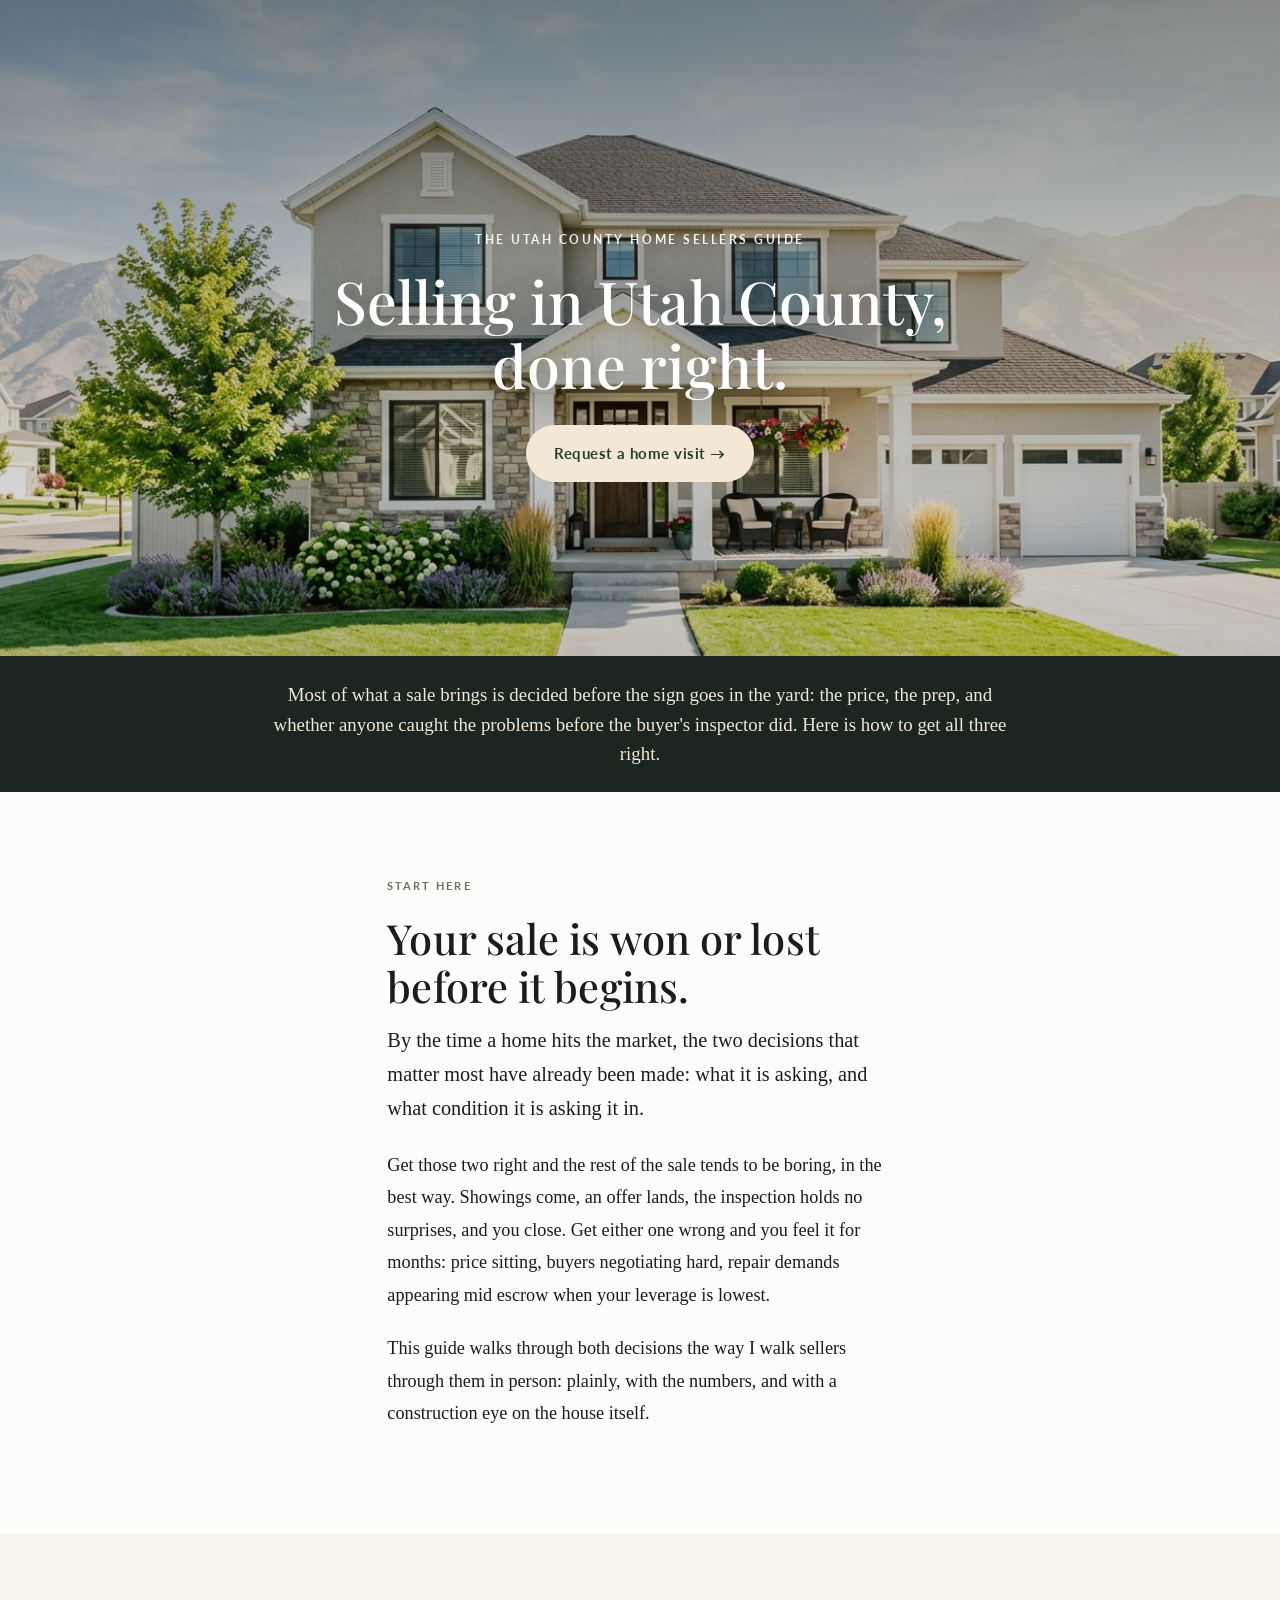
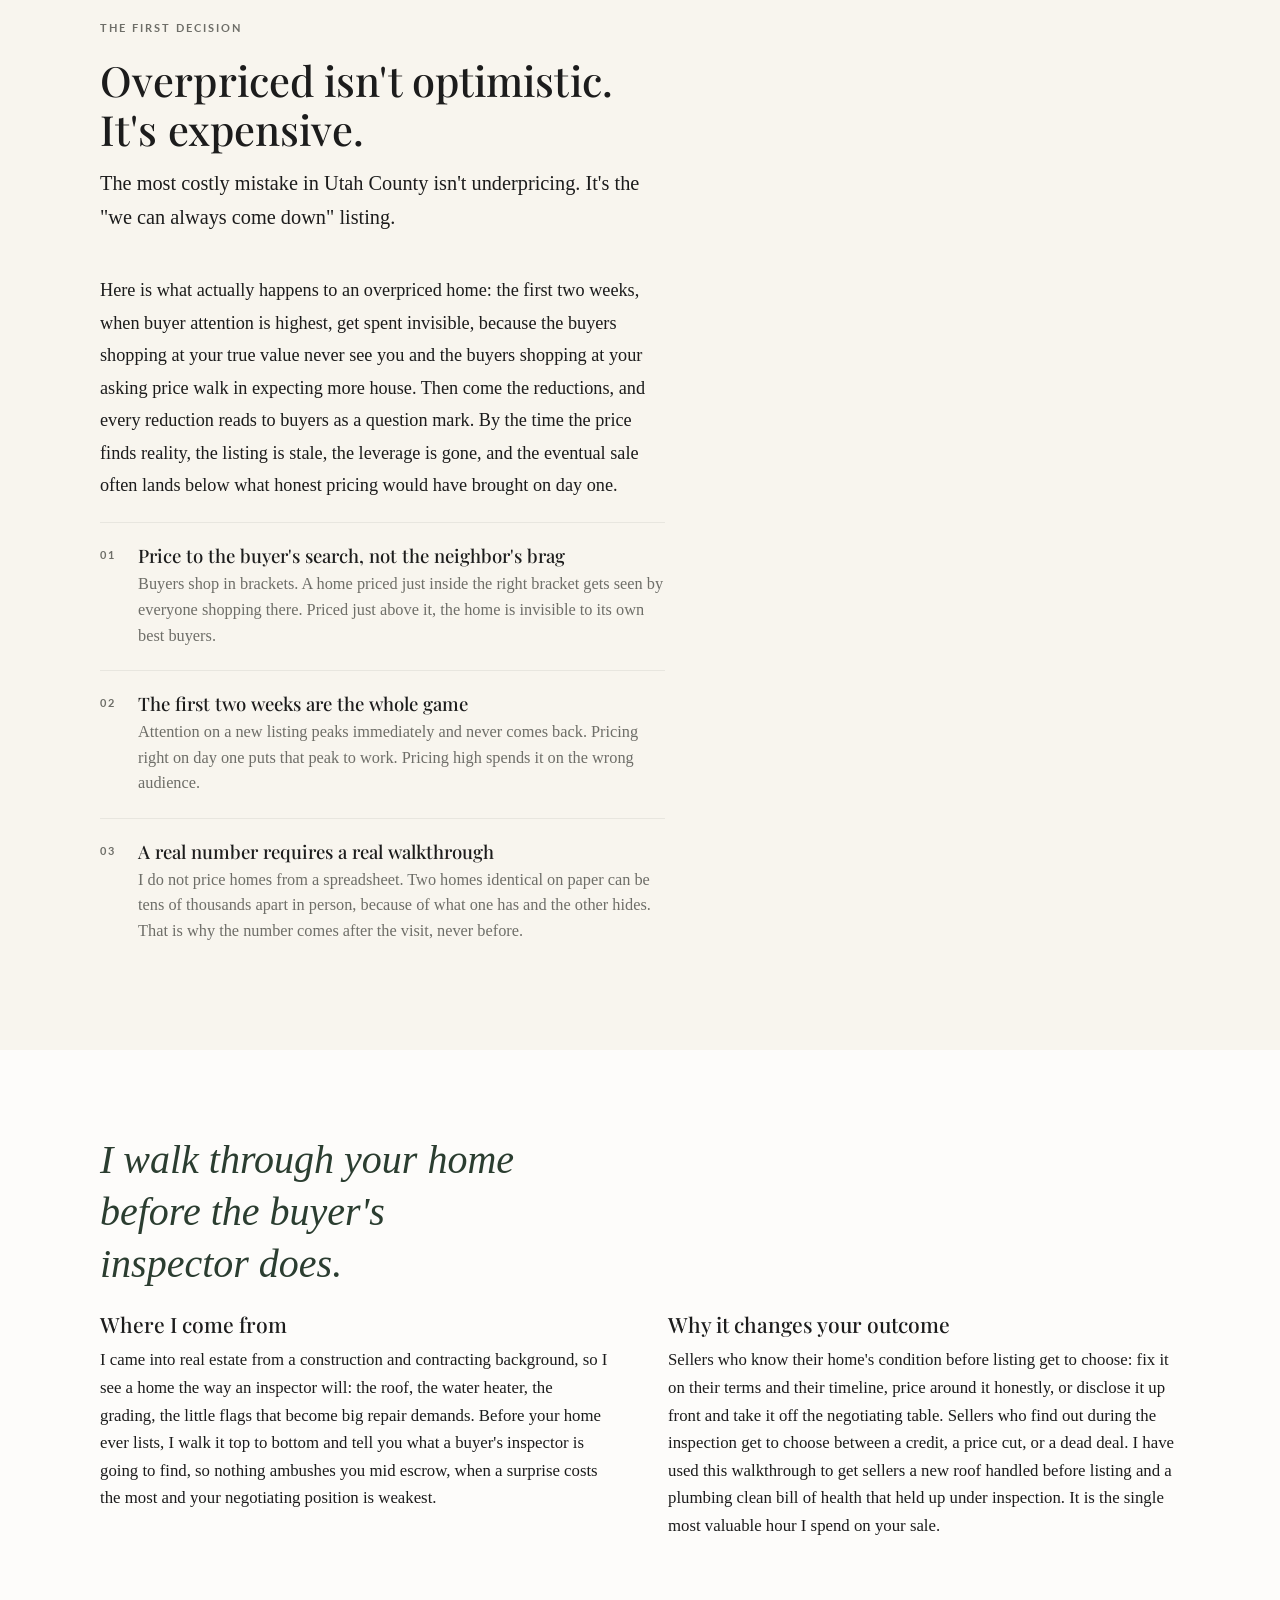
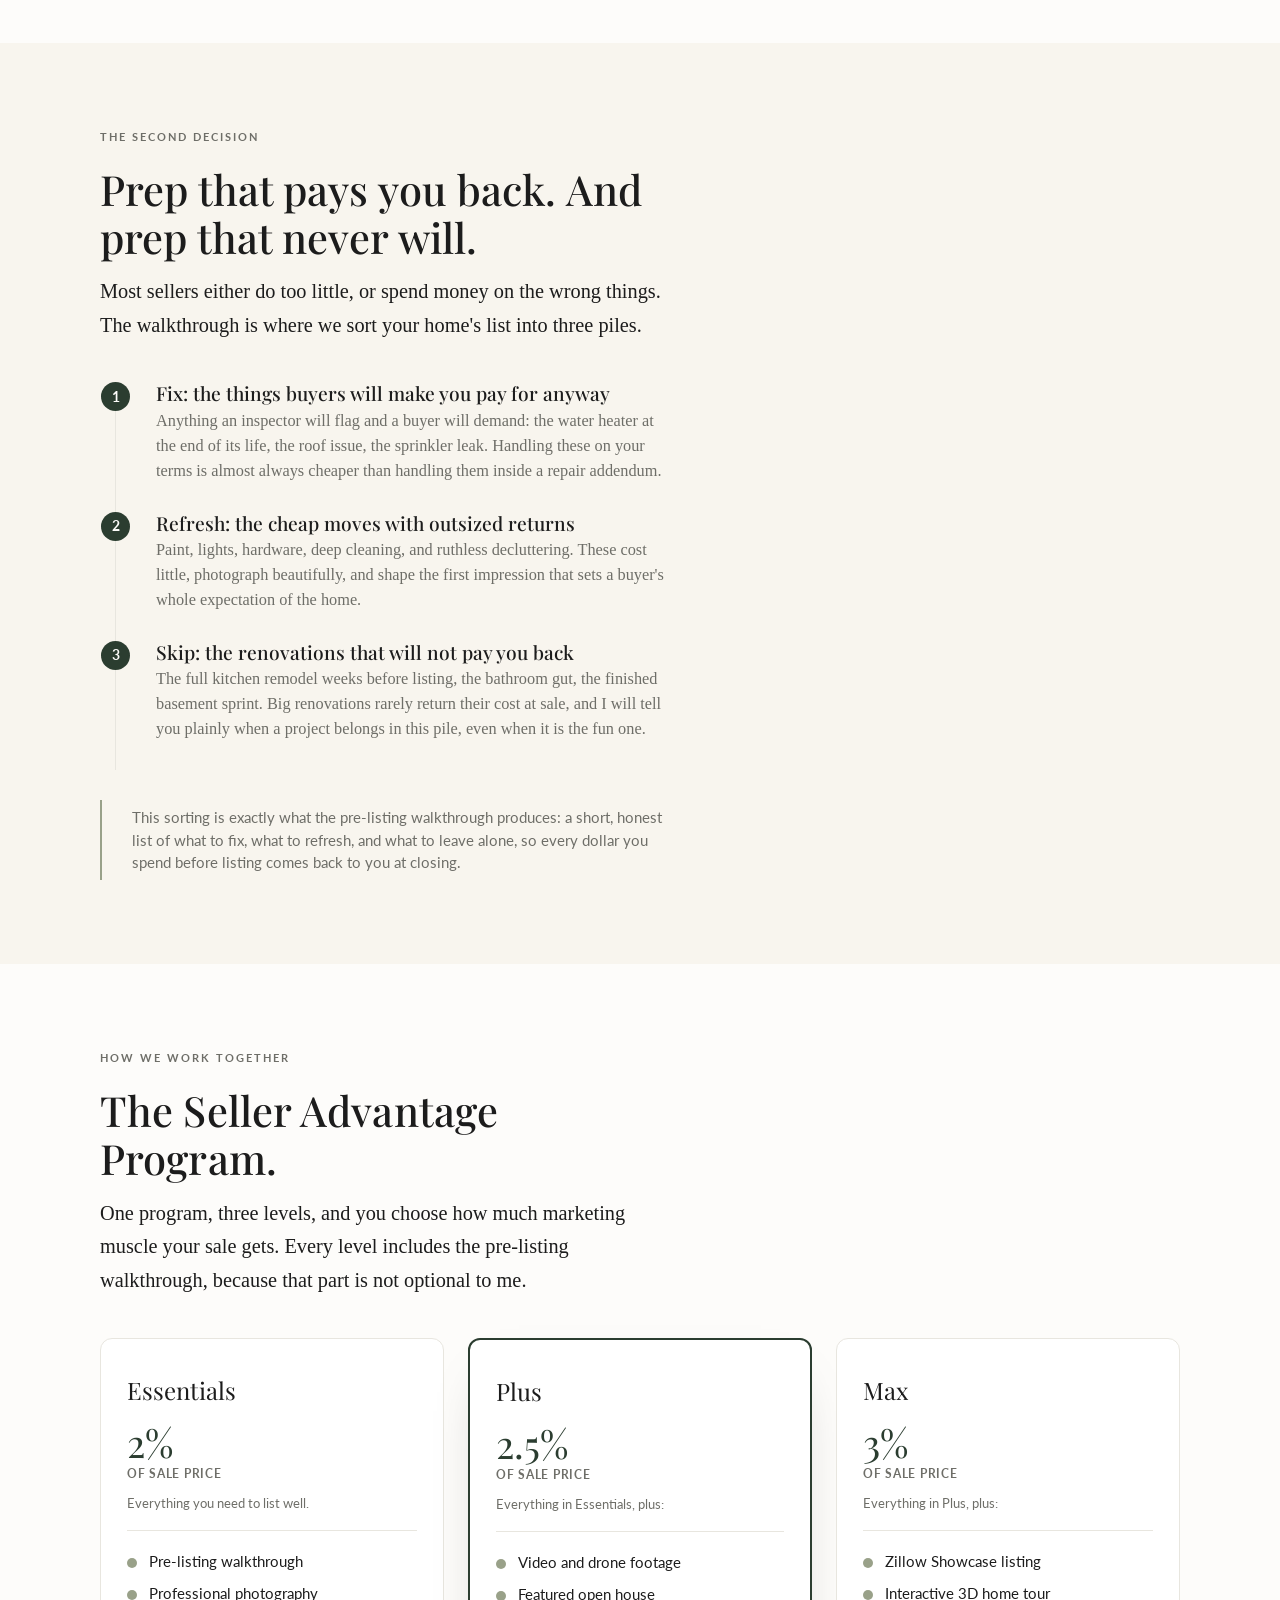
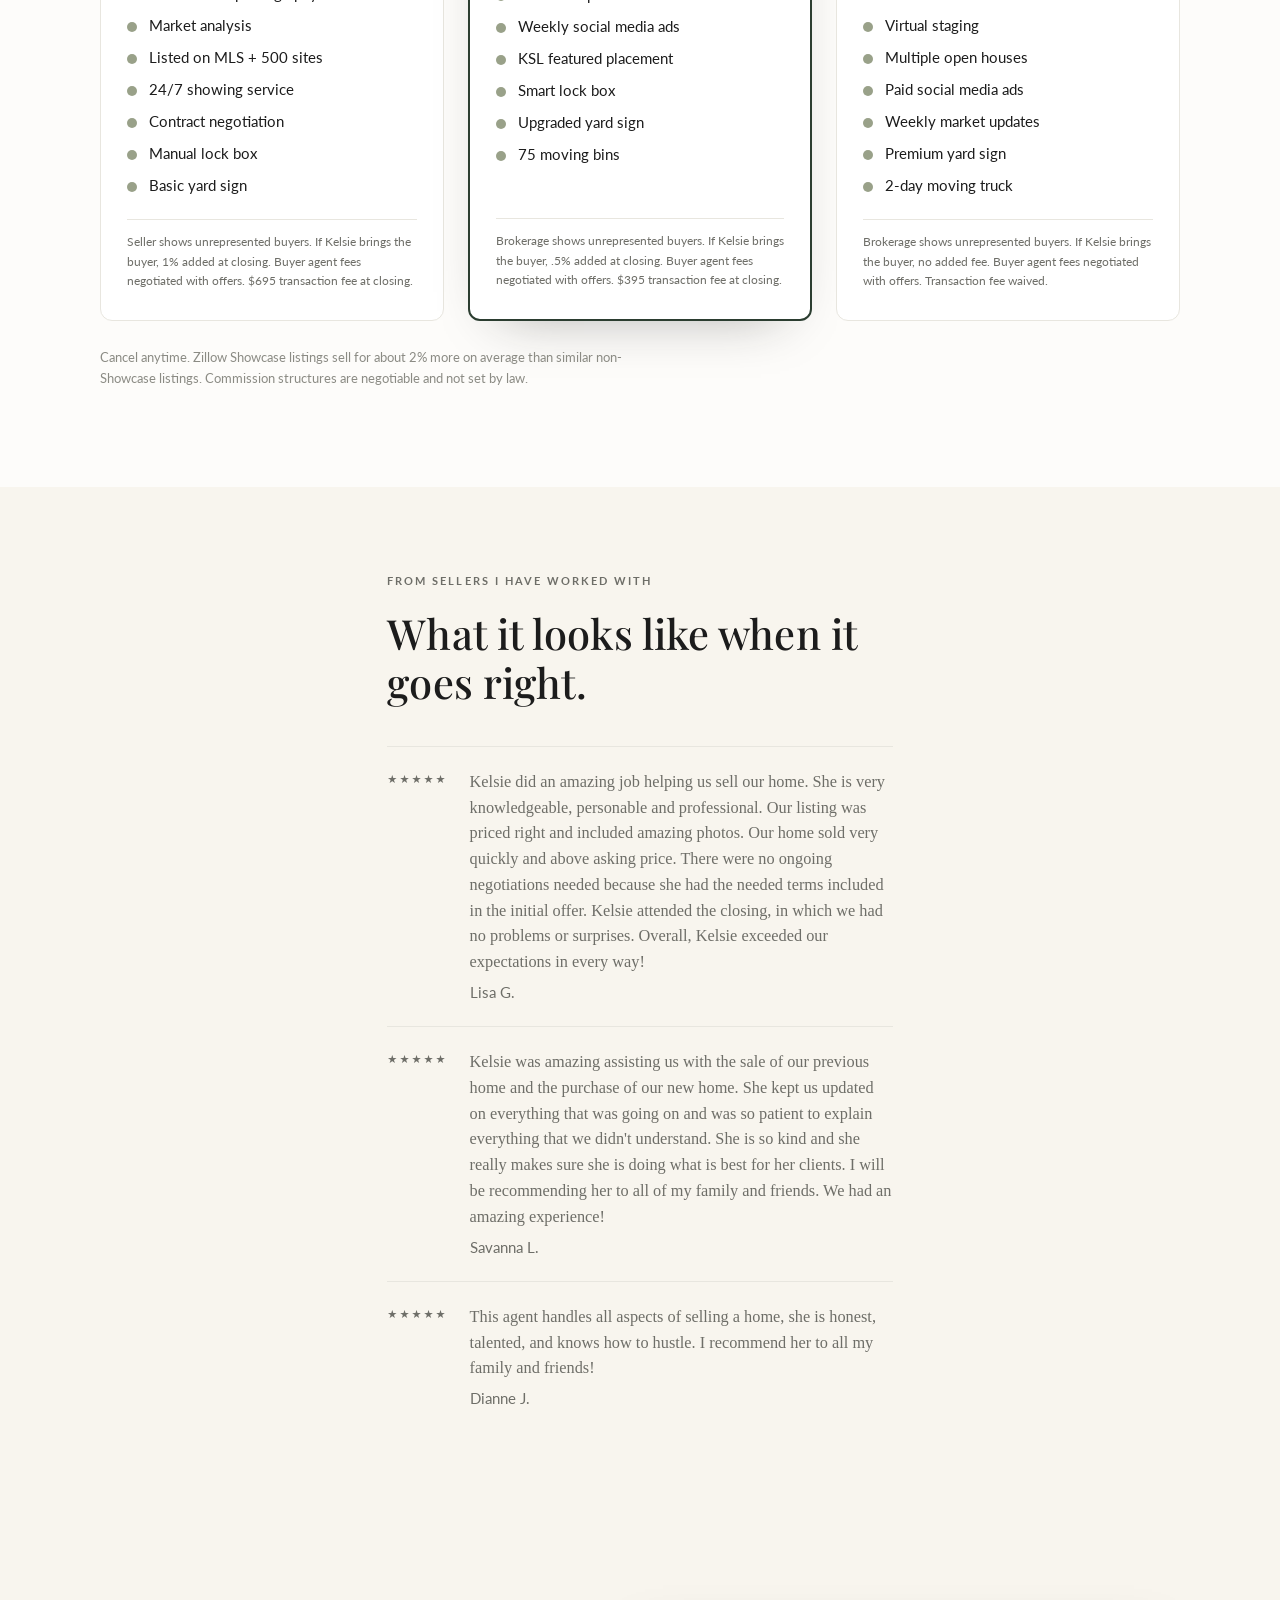
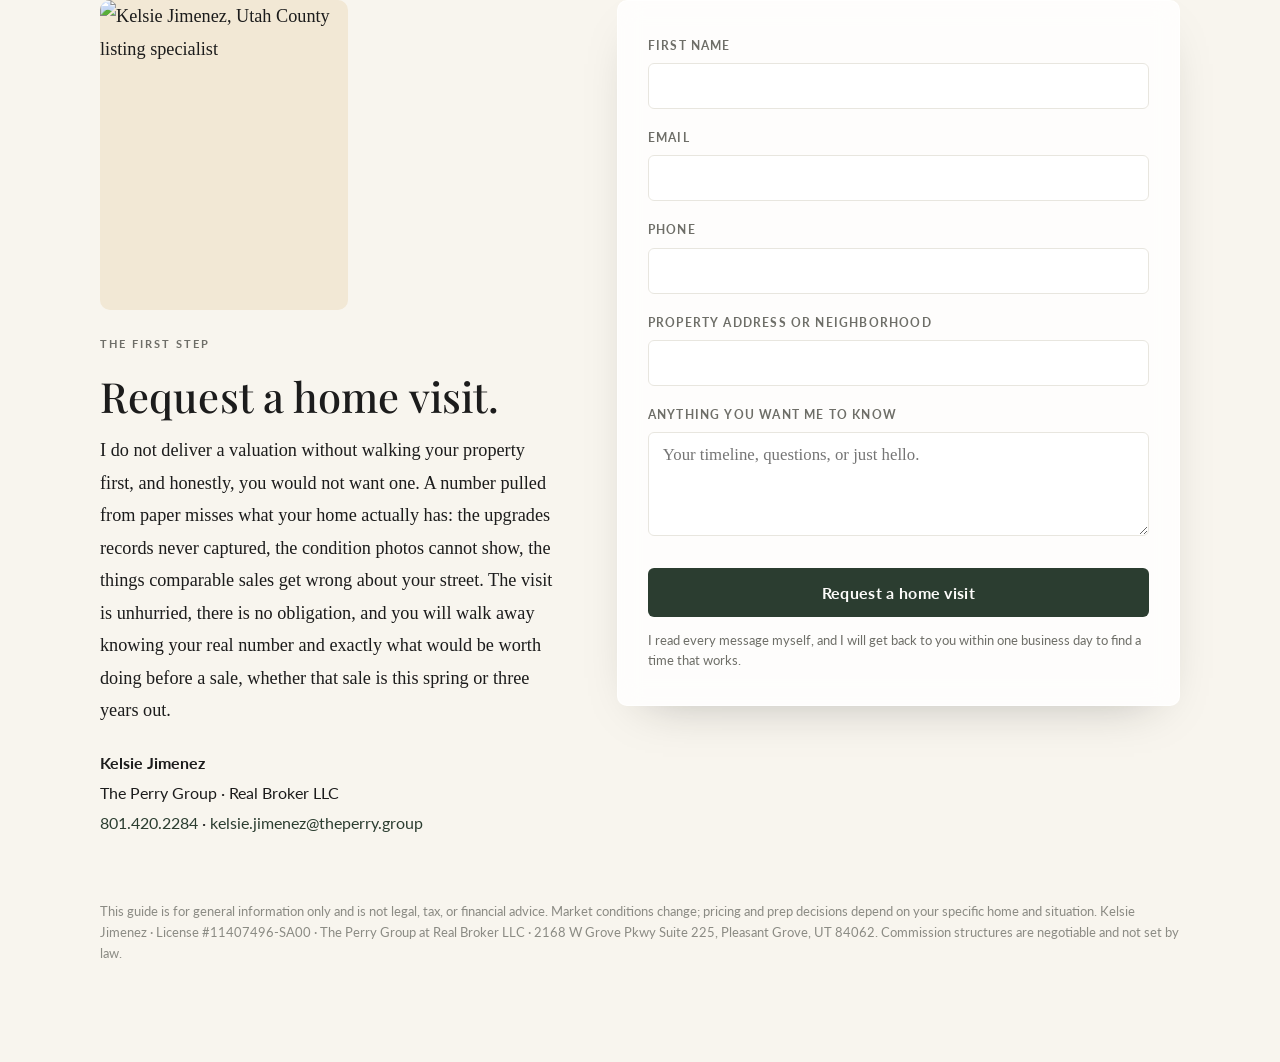
==== index.html @ 4721c277 "Convert italic accents from Playfair Display to Times New Roman italic Per CLAUDE.md brand rules: Pl" ====
<!DOCTYPE html>
<html lang="en">
<head>
<meta charset="UTF-8" />
<meta name="viewport" content="width=device-width, initial-scale=1.0" />
<title>The Utah County Home Sellers Guide | Pricing, Prep &amp; the Pre-Listing Walkthrough | Kelsie Jimenez</title>
<link rel="canonical" href="https://sellers.kelsiejimenez.com/" />
<meta name="description" content="How to sell a home in Utah County without leaving money on the table: honest pricing, prep that pays you back, and the pre-listing walkthrough that catches problems before a buyer's inspector does. From listing specialist Kelsie Jimenez." />
<meta property="og:title" content="The Utah County Home Sellers Guide | Kelsie Jimenez" />
<meta property="og:description" content="Pricing, prep, and the pre-listing walkthrough that catches problems before the buyer's inspector does. Selling in Utah County, done right." />
<meta property="og:type" content="website" />
<meta property="og:url" content="https://sellers.kelsiejimenez.com/" />
<link rel="preconnect" href="https://fonts.googleapis.com" />
<link rel="preconnect" href="https://fonts.gstatic.com" crossorigin />
<link href="https://fonts.googleapis.com/css2?family=Lato:wght@400;700&family=Playfair+Display:ital,wght@0,400;0,500;0,600;1,400;1,500&display=swap" rel="stylesheet" />
<script type="application/ld+json">
{
  "@context": "https://schema.org",
  "@type": "RealEstateAgent",
  "name": "Kelsie Jimenez",
  "image": "https://kelsiejimenez.com/wp-content/uploads/2026/06/headshot.jpg",
  "url": "https://sellers.kelsiejimenez.com/",
  "telephone": "+1-801-420-2284",
  "email": "kelsie.jimenez@theperry.group",
  "priceRange": "$$",
  "areaServed": {
    "@type": "AdministrativeArea",
    "name": "Utah County, Utah"
  },
  "worksFor": {
    "@type": "Organization",
    "name": "The Perry Group | Real Broker LLC"
  },
  "address": {
    "@type": "PostalAddress",
    "streetAddress": "2168 W Grove Pkwy, Suite 225",
    "addressLocality": "Pleasant Grove",
    "addressRegion": "UT",
    "postalCode": "84062",
    "addressCountry": "US"
  },
  "knowsAbout": [
    "Selling a home in Utah County",
    "Home pricing strategy",
    "Pre-listing home preparation",
    "Listing marketing",
    "Cedar Hills real estate"
  ],
  "description": "Kelsie Jimenez is a Utah County listing specialist with The Perry Group | Real Broker LLC. With a construction and contracting background, she walks every listing before the buyer's inspector does, so sellers price right, prep smart, and close without surprises."
}
</script>
<style>
  :root{
    --bg:#FDFCFA; --bg-warm:#F8F5EE; --sand:#F2E8D5;
    --ink:#1C1C1C; --ink-soft:#6E6E68;
    --forest:#2B3D30; --forest-2:#344A39; --bar:#1b2620; --sage:#99A189;
    --line:#E8E6DF; --glass:rgba(255,255,255,.82); --cream:#F2E8D5;
    --display:"Playfair Display", Georgia, serif;
    --body:"Times New Roman", Times, serif;
    --util:"Lato", system-ui, sans-serif;
    --maxw:1140px; --readw:62ch;
  }
  *{box-sizing:border-box;}
  html{scroll-behavior:smooth;}
  @media (prefers-reduced-motion:reduce){ html{scroll-behavior:auto;} }
  body{margin:0;background:var(--bg);color:var(--ink);font-family:var(--body);font-size:1.14rem;line-height:1.78;-webkit-font-smoothing:antialiased;text-rendering:optimizeLegibility;}
  .wrap{max-width:var(--maxw);margin:0 auto;padding:0 30px;}
  .read{max-width:var(--readw);}
  h1,h2,h3{font-family:var(--display);font-weight:500;line-height:1.16;margin:0;}
  p{margin:0 0 1.15em;}
  a{color:var(--forest);text-underline-offset:3px;}
  .label{font-family:var(--util);text-transform:uppercase;letter-spacing:.18em;font-size:.7rem;font-weight:700;color:var(--ink-soft);margin:0 0 18px;display:block;}
  section{padding:84px 0;}
  .band-warm{background:var(--bg-warm);}
  h2{font-size:clamp(1.9rem,3.4vw,2.6rem);margin-bottom:14px;letter-spacing:.1px;}
  .lede{font-size:1.27rem;line-height:1.66;color:var(--ink);}
  .section-head{margin-bottom:40px;}

  /* HERO */
  .hero{position:relative;min-height:88vh;display:flex;flex-direction:column;overflow:hidden;background:var(--forest-2);}
  .hero-img{position:absolute;inset:0;width:100%;height:100%;object-fit:cover;object-position:center;display:block;}
  .hero-scrim{position:absolute;inset:0;background:linear-gradient(180deg, rgba(18,22,18,.50) 0%, rgba(18,22,18,.26) 38%, rgba(18,22,18,.18) 62%, rgba(18,22,18,.30) 100%);}
  .hero-center{position:relative;z-index:2;flex:1;display:flex;flex-direction:column;justify-content:center;align-items:center;text-align:center;padding:96px 30px 40px;color:#fff;}
  .hero-center-inner{max-width:760px;}
  .hero-eyebrow{font-family:var(--util);font-size:11.5px;letter-spacing:.22em;text-transform:uppercase;opacity:.9;font-weight:700;margin-bottom:18px;display:block;color:#fff;}
  .hero-title{font-family:var(--display);font-weight:500;font-size:clamp(2.2rem,5.4vw,3.7rem);line-height:1.08;margin:0;color:#fff;text-shadow:0 2px 30px rgba(0,0,0,.5);}
  .hero-cta{display:inline-block;margin-top:28px;background:var(--cream);color:var(--forest);font-family:var(--util);font-size:.95rem;font-weight:700;letter-spacing:.03em;text-decoration:none;border-radius:100px;padding:15px 28px;transition:opacity .18s ease;}
  .hero-cta:hover,.hero-cta:focus{opacity:.9;outline:2px solid var(--sage);outline-offset:2px;}
  .hero-bar{position:relative;z-index:2;background:var(--bar);padding:24px 30px;}
  .hero-sub{font-family:var(--body);font-size:clamp(1.02rem,1.5vw,1.18rem);line-height:1.55;color:var(--cream);text-align:center;max-width:760px;margin:0 auto;}

  .note{margin-top:30px;padding:24px 0 4px;border-top:1px solid var(--line);}
  .note h3{font-family:var(--display);font-size:1.3rem;color:var(--forest);margin-bottom:8px;}

  .panel{border-left:2px solid var(--sage);padding:6px 0 6px 30px;margin-top:8px;}
  .panel .fine{font-family:var(--util);font-size:.92rem;line-height:1.55;color:var(--ink-soft);margin:0;}

  .pull{font-family:var(--display);font-style:italic;font-weight:400;font-size:clamp(1.7rem,3.4vw,2.5rem);line-height:1.3;color:var(--forest);max-width:22ch;margin:0 0 22px;}
  .why-grid{display:grid;grid-template-columns:1fr 1fr;gap:56px;margin-top:10px;}
  @media (max-width:820px){ .why-grid{grid-template-columns:1fr;gap:36px;} }
  .why h3{font-size:1.32rem;margin-bottom:10px;}
  .why p{font-size:1.05rem;line-height:1.64;}

  .step{position:relative;padding:0 0 28px 40px;margin-left:15px;border-left:1px solid var(--line);}
  .step:last-child{padding-bottom:0;}
  .step::before{content:attr(data-n);position:absolute;left:-15px;top:0;width:29px;height:29px;border-radius:50%;background:var(--forest);color:var(--bg);font-family:var(--util);font-size:.85rem;font-weight:700;display:flex;align-items:center;justify-content:center;}
  .step h3{font-size:1.2rem;margin-bottom:3px;}
  .step p{margin:0;font-size:1.02rem;line-height:1.55;color:var(--ink-soft);}

  .mistake{display:grid;grid-template-columns:auto 1fr;gap:22px;padding:22px 0;border-top:1px solid var(--line);}
  .mistake h3{font-size:1.16rem;margin-bottom:4px;}
  .mistake p{margin:0;font-size:1.02rem;line-height:1.58;color:var(--ink-soft);}

  /* PROGRAM TIERS */
  .tiers{display:grid;grid-template-columns:repeat(3,1fr);gap:24px;margin-top:8px;}
  @media (max-width:900px){ .tiers{grid-template-columns:1fr;max-width:480px;margin-left:auto;margin-right:auto;} }
  .tier{background:#fff;border:1px solid var(--line);border-radius:12px;padding:30px 26px;display:flex;flex-direction:column;}
  .tier.featured{border:2px solid var(--forest);box-shadow:0 22px 55px -32px rgba(28,28,26,.4);}
  .tier-name{font-family:var(--display);font-size:1.5rem;margin-bottom:2px;}
  .tier-pct{font-family:var(--display);font-size:2.4rem;color:var(--forest);line-height:1;margin:10px 0 2px;}
  .tier-pct span{font-family:var(--util);font-size:.78rem;color:var(--ink-soft);font-weight:700;letter-spacing:.06em;text-transform:uppercase;display:block;margin-top:6px;}
  .tier-tag{font-family:var(--util);font-size:.8rem;color:var(--ink-soft);margin:12px 0 16px;line-height:1.5;}
  .tier ul{list-style:none;margin:0 0 18px;padding:14px 0 0;border-top:1px solid var(--line);flex:1;}
  .tier li{font-family:var(--util);font-size:.92rem;line-height:1.5;padding:5px 0 5px 22px;position:relative;color:var(--ink);}
  .tier li::before{content:"";position:absolute;left:0;top:13px;width:10px;height:10px;border-radius:50%;background:var(--sage);}
  .tier li.plusline{color:var(--ink-soft);font-style:italic;padding-left:0;}
  .tier li.plusline::before{display:none;}
  .tier-fine{font-family:var(--util);font-size:.78rem;color:var(--ink-soft);line-height:1.55;margin:0;padding-top:12px;border-top:1px solid var(--line);}

  .close-grid{display:grid;grid-template-columns:0.9fr 1.1fr;gap:56px;align-items:start;}
  @media (max-width:860px){ .close-grid{grid-template-columns:1fr;gap:38px;} }
  .headshot{width:248px;max-width:62%;aspect-ratio:4/5;border-radius:10px;overflow:hidden;background:var(--sand);margin-bottom:24px;}
  .headshot img{width:100%;height:100%;object-fit:cover;display:block;}
  .close-copy .contact{font-family:var(--util);font-size:1rem;line-height:1.9;margin-top:20px;}
  .close-copy .contact a{color:var(--forest);text-decoration:none;}
  .close-copy .contact a:hover,.close-copy .contact a:focus{text-decoration:underline;}

  form{background:var(--glass);backdrop-filter:blur(12px);-webkit-backdrop-filter:blur(12px);border:1px solid rgba(255,255,255,.7);border-radius:10px;padding:34px 30px;box-shadow:0 18px 50px -28px rgba(28,28,26,.35);}
  .field{margin-bottom:18px;}
  label{display:block;font-family:var(--util);font-size:.74rem;font-weight:700;letter-spacing:.1em;text-transform:uppercase;color:var(--ink-soft);margin-bottom:7px;}
  input,textarea{width:100%;font-family:var(--body);font-size:1.05rem;color:var(--ink);background:#fff;border:1px solid var(--line);border-radius:6px;padding:12px 14px;}
  textarea{min-height:104px;resize:vertical;}
  input:focus,textarea:focus{outline:2px solid var(--sage);outline-offset:1px;border-color:var(--forest);}
  .btn{appearance:none;cursor:pointer;width:100%;background:var(--forest);color:var(--bg);font-family:var(--util);font-size:1rem;font-weight:700;letter-spacing:.02em;border:none;border-radius:6px;padding:15px 18px;margin-top:4px;transition:background .18s ease;}
  .btn:hover,.btn:focus{background:var(--forest-2);outline:2px solid var(--sage);outline-offset:2px;}
  .form-note{font-family:var(--util);font-size:.82rem;color:var(--ink-soft);margin:14px 0 0;line-height:1.5;}

  .disclaimer{font-size:.8rem;line-height:1.62;color:#8B8B84;font-family:var(--util);}

  .reveal{opacity:0;transform:translateY(12px);transition:opacity .6s ease, transform .6s ease;}
  .reveal.in{opacity:1;transform:none;}
  @media (prefers-reduced-motion:reduce){ .reveal{opacity:1;transform:none;transition:none;} }
  a.skip{position:absolute;left:-9999px;}
  a.skip:focus{left:16px;top:16px;position:fixed;background:var(--bg);color:var(--forest);padding:10px 16px;border-radius:4px;z-index:50;border:1px solid var(--line);}

  /* italic-accent-fix: 2026-07-03 */
  /* Italic display accents use Times New Roman. Playfair Display italic capitals (Q, J, Z) render poorly. */
  h1 em, h2 em, h3 em, h4 em, h5 em, h6 em,
  .section-title em, .nextband h2 em, .w-hero h2 em, .offramp h2,
  .pull, .letter-quote, .kelsie-note-text, .opt__no {
    font-family: 'Times New Roman', Georgia, serif;
    font-style: italic;
  }
  </style></head>
<body>
<a class="skip" href="#start">Skip to guide</a>

<header class="hero">
  <img class="hero-img" src="hero.jpg" alt="A well-kept Utah County home in warm morning light" />
  <div class="hero-scrim"></div>
  <div class="hero-center">
    <div class="hero-center-inner">
      <span class="hero-eyebrow">The Utah County Home Sellers Guide</span>
      <h1 class="hero-title">Selling in Utah County, done right.</h1>
      <a class="hero-cta" href="#visit">Request a home visit &rarr;</a>
    </div>
  </div>
  <div class="hero-bar">
    <p class="hero-sub">Most of what a sale brings is decided before the sign goes in the yard: the price, the prep, and whether anyone caught the problems before the buyer's inspector did. Here is how to get all three right.</p>
  </div>
</header>

<!-- START -->
<section id="start">
  <div class="wrap read reveal">
    <span class="label">Start here</span>
    <h2>Your sale is won or lost before it begins.</h2>
    <p class="lede">By the time a home hits the market, the two decisions that matter most have already been made: what it is asking, and what condition it is asking it in.</p>
    <p>Get those two right and the rest of the sale tends to be boring, in the best way. Showings come, an offer lands, the inspection holds no surprises, and you close. Get either one wrong and you feel it for months: price sitting, buyers negotiating hard, repair demands appearing mid escrow when your leverage is lowest.</p>
    <p>This guide walks through both decisions the way I walk sellers through them in person: plainly, with the numbers, and with a construction eye on the house itself.</p>
  </div>
</section>

<!-- PRICING -->
<section class="band-warm">
  <div class="wrap reveal">
    <div class="section-head read">
      <span class="label">The first decision</span>
      <h2>Overpriced isn't optimistic. It's expensive.</h2>
      <p class="lede">The most costly mistake in Utah County isn't underpricing. It's the "we can always come down" listing.</p>
    </div>
    <div class="read">
      <p>Here is what actually happens to an overpriced home: the first two weeks, when buyer attention is highest, get spent invisible, because the buyers shopping at your true value never see you and the buyers shopping at your asking price walk in expecting more house. Then come the reductions, and every reduction reads to buyers as a question mark. By the time the price finds reality, the listing is stale, the leverage is gone, and the eventual sale often lands below what honest pricing would have brought on day one.</p>
      <div class="mistake">
        <div class="label" style="margin:0;">01</div>
        <div><h3>Price to the buyer's search, not the neighbor's brag</h3><p>Buyers shop in brackets. A home priced just inside the right bracket gets seen by everyone shopping there. Priced just above it, the home is invisible to its own best buyers.</p></div>
      </div>
      <div class="mistake">
        <div class="label" style="margin:0;">02</div>
        <div><h3>The first two weeks are the whole game</h3><p>Attention on a new listing peaks immediately and never comes back. Pricing right on day one puts that peak to work. Pricing high spends it on the wrong audience.</p></div>
      </div>
      <div class="mistake">
        <div class="label" style="margin:0;">03</div>
        <div><h3>A real number requires a real walkthrough</h3><p>I do not price homes from a spreadsheet. Two homes identical on paper can be tens of thousands apart in person, because of what one has and the other hides. That is why the number comes after the visit, never before.</p></div>
      </div>
    </div>
  </div>
</section>

<!-- DIFFERENTIATOR -->
<section>
  <div class="wrap reveal">
    <p class="pull">I walk through your home before the buyer's inspector does.</p>
    <div class="why-grid">
      <div class="why"><h3>Where I come from</h3><p>I came into real estate from a construction and contracting background, so I see a home the way an inspector will: the roof, the water heater, the grading, the little flags that become big repair demands. Before your home ever lists, I walk it top to bottom and tell you what a buyer's inspector is going to find, so nothing ambushes you mid escrow, when a surprise costs the most and your negotiating position is weakest.</p></div>
      <div class="why"><h3>Why it changes your outcome</h3><p>Sellers who know their home's condition before listing get to choose: fix it on their terms and their timeline, price around it honestly, or disclose it up front and take it off the negotiating table. Sellers who find out during the inspection get to choose between a credit, a price cut, or a dead deal. I have used this walkthrough to get sellers a new roof handled before listing and a plumbing clean bill of health that held up under inspection. It is the single most valuable hour I spend on your sale.</p></div>
    </div>
  </div>
</section>

<!-- PREP -->
<section class="band-warm">
  <div class="wrap reveal">
    <div class="section-head read">
      <span class="label">The second decision</span>
      <h2>Prep that pays you back. And prep that never will.</h2>
      <p class="lede">Most sellers either do too little, or spend money on the wrong things. The walkthrough is where we sort your home's list into three piles.</p>
    </div>
    <div class="read">
      <div class="step" data-n="1">
        <h3>Fix: the things buyers will make you pay for anyway</h3>
        <p>Anything an inspector will flag and a buyer will demand: the water heater at the end of its life, the roof issue, the sprinkler leak. Handling these on your terms is almost always cheaper than handling them inside a repair addendum.</p>
      </div>
      <div class="step" data-n="2">
        <h3>Refresh: the cheap moves with outsized returns</h3>
        <p>Paint, lights, hardware, deep cleaning, and ruthless decluttering. These cost little, photograph beautifully, and shape the first impression that sets a buyer's whole expectation of the home.</p>
      </div>
      <div class="step" data-n="3">
        <h3>Skip: the renovations that will not pay you back</h3>
        <p>The full kitchen remodel weeks before listing, the bathroom gut, the finished basement sprint. Big renovations rarely return their cost at sale, and I will tell you plainly when a project belongs in this pile, even when it is the fun one.</p>
      </div>
      <div class="panel" style="margin-top:30px;"><p class="fine">This sorting is exactly what the pre-listing walkthrough produces: a short, honest list of what to fix, what to refresh, and what to leave alone, so every dollar you spend before listing comes back to you at closing.</p></div>
    </div>
  </div>
</section>

<!-- SELLER ADVANTAGE PROGRAM -->
<section>
  <div class="wrap reveal">
    <div class="section-head read">
      <span class="label">How we work together</span>
      <h2>The Seller Advantage Program.</h2>
      <p class="lede">One program, three levels, and you choose how much marketing muscle your sale gets. Every level includes the pre-listing walkthrough, because that part is not optional to me.</p>
    </div>
    <div class="tiers">
      <div class="tier">
        <div class="tier-name">Essentials</div>
        <div class="tier-pct">2%<span>of sale price</span></div>
        <p class="tier-tag">Everything you need to list well.</p>
        <ul>
          <li>Pre-listing walkthrough</li>
          <li>Professional photography</li>
          <li>Market analysis</li>
          <li>Listed on MLS + 500 sites</li>
          <li>24/7 showing service</li>
          <li>Contract negotiation</li>
          <li>Manual lock box</li>
          <li>Basic yard sign</li>
        </ul>
        <p class="tier-fine">Seller shows unrepresented buyers. If Kelsie brings the buyer, 1% added at closing. Buyer agent fees negotiated with offers. $695 transaction fee at closing.</p>
      </div>
      <div class="tier featured">
        <div class="tier-name">Plus</div>
        <div class="tier-pct">2.5%<span>of sale price</span></div>
        <p class="tier-tag">Everything in Essentials, plus:</p>
        <ul>
          <li>Video and drone footage</li>
          <li>Featured open house</li>
          <li>Weekly social media ads</li>
          <li>KSL featured placement</li>
          <li>Smart lock box</li>
          <li>Upgraded yard sign</li>
          <li>75 moving bins</li>
        </ul>
        <p class="tier-fine">Brokerage shows unrepresented buyers. If Kelsie brings the buyer, .5% added at closing. Buyer agent fees negotiated with offers. $395 transaction fee at closing.</p>
      </div>
      <div class="tier">
        <div class="tier-name">Max</div>
        <div class="tier-pct">3%<span>of sale price</span></div>
        <p class="tier-tag">Everything in Plus, plus:</p>
        <ul>
          <li>Zillow Showcase listing</li>
          <li>Interactive 3D home tour</li>
          <li>Virtual staging</li>
          <li>Multiple open houses</li>
          <li>Paid social media ads</li>
          <li>Weekly market updates</li>
          <li>Premium yard sign</li>
          <li>2-day moving truck</li>
        </ul>
        <p class="tier-fine">Brokerage shows unrepresented buyers. If Kelsie brings the buyer, no added fee. Buyer agent fees negotiated with offers. Transaction fee waived.</p>
      </div>
    </div>
    <div class="read" style="margin-top:26px;">
      <p class="disclaimer">Cancel anytime. Zillow Showcase listings sell for about 2% more on average than similar non-Showcase listings. Commission structures are negotiable and not set by law.</p>
    </div>
  </div>
</section>

<!-- REVIEWS -->
<section class="band-warm">
  <div class="wrap read reveal">
    <div class="section-head">
      <span class="label">From sellers I have worked with</span>
      <h2>What it looks like when it goes right.</h2>
    </div>
    <div class="mistake">
      <div class="label" style="margin:0;">&#9733;&#9733;&#9733;&#9733;&#9733;</div>
      <div><p>Kelsie did an amazing job helping us sell our home. She is very knowledgeable, personable and professional. Our listing was priced right and included amazing photos. Our home sold very quickly and above asking price. There were no ongoing negotiations needed because she had the needed terms included in the initial offer. Kelsie attended the closing, in which we had no problems or surprises. Overall, Kelsie exceeded our expectations in every way!</p><p class="fine" style="margin-top:6px;font-family:var(--util);font-size:.92rem;color:var(--ink-soft);">Lisa G.</p></div>
    </div>
    <div class="mistake">
      <div class="label" style="margin:0;">&#9733;&#9733;&#9733;&#9733;&#9733;</div>
      <div><p>Kelsie was amazing assisting us with the sale of our previous home and the purchase of our new home. She kept us updated on everything that was going on and was so patient to explain everything that we didn't understand. She is so kind and she really makes sure she is doing what is best for her clients. I will be recommending her to all of my family and friends. We had an amazing experience!</p><p class="fine" style="margin-top:6px;font-family:var(--util);font-size:.92rem;color:var(--ink-soft);">Savanna L.</p></div>
    </div>
    <div class="mistake">
      <div class="label" style="margin:0;">&#9733;&#9733;&#9733;&#9733;&#9733;</div>
      <div><p>This agent handles all aspects of selling a home, she is honest, talented, and knows how to hustle. I recommend her to all my family and friends!</p><p class="fine" style="margin-top:6px;font-family:var(--util);font-size:.92rem;color:var(--ink-soft);">Dianne J.</p></div>
    </div>
  </div>
</section>

<!-- CONTACT / HOME VISIT -->
<section class="band-warm" id="visit">
  <div class="wrap reveal">
    <div class="close-grid">
      <div class="close-copy">
        <div class="headshot"><img src="https://kelsiejimenez.com/wp-content/uploads/2026/06/headshot.jpg" alt="Kelsie Jimenez, Utah County listing specialist" /></div>
        <span class="label">The first step</span>
        <h2>Request a home visit.</h2>
        <p>I do not deliver a valuation without walking your property first, and honestly, you would not want one. A number pulled from paper misses what your home actually has: the upgrades records never captured, the condition photos cannot show, the things comparable sales get wrong about your street. The visit is unhurried, there is no obligation, and you will walk away knowing your real number and exactly what would be worth doing before a sale, whether that sale is this spring or three years out.</p>
        <div class="contact">
          <p><strong>Kelsie Jimenez</strong><br />The Perry Group &middot; Real Broker LLC<br /><a href="tel:8014202284">801.420.2284</a> &middot; <a href="mailto:kelsie.jimenez@theperry.group">kelsie.jimenez@theperry.group</a></p>
        </div>
      </div>
      <!-- TODO: wire Formspree endpoint after DNS propagates. Replace YOUR_SELLERS_FORM_ID with the real form ID. -->
      <form action="https://formspree.io/f/YOUR_SELLERS_FORM_ID" method="POST">
        <input type="hidden" name="_subject" value="Home visit request from your sellers guide" />
        <input type="text" name="_gotcha" tabindex="-1" autocomplete="off" style="position:absolute;left:-9999px;" aria-hidden="true" />
        <div class="field"><label for="name">First name</label><input id="name" name="name" type="text" autocomplete="given-name" required /></div>
        <div class="field"><label for="email">Email</label><input id="email" name="email" type="email" autocomplete="email" required /></div>
        <div class="field"><label for="phone">Phone</label><input id="phone" name="phone" type="tel" autocomplete="tel" required /></div>
        <div class="field"><label for="address">Property address or neighborhood</label><input id="address" name="address" type="text" autocomplete="street-address" /></div>
        <div class="field"><label for="message">Anything you want me to know</label><textarea id="message" name="message" placeholder="Your timeline, questions, or just hello."></textarea></div>
        <button class="btn" type="submit">Request a home visit</button>
        <p class="form-note">I read every message myself, and I will get back to you within one business day to find a time that works.</p>
      </form>
    </div>
    <div style="margin-top:44px;"><p class="disclaimer">This guide is for general information only and is not legal, tax, or financial advice. Market conditions change; pricing and prep decisions depend on your specific home and situation. Kelsie Jimenez &middot; License #11407496-SA00 &middot; The Perry Group at Real Broker LLC &middot; 2168 W Grove Pkwy Suite 225, Pleasant Grove, UT 84062. Commission structures are negotiable and not set by law.</p></div>
  </div>
</section>

<script>
  (function(){
    var reduce = window.matchMedia && window.matchMedia('(prefers-reduced-motion: reduce)').matches;
    var items = document.querySelectorAll('.reveal');
    if(reduce || !('IntersectionObserver' in window)){ items.forEach(function(el){el.classList.add('in');}); return; }
    var obs = new IntersectionObserver(function(entries){ entries.forEach(function(e){ if(e.isIntersecting){ e.target.classList.add('in'); obs.unobserve(e.target); } }); }, {threshold:0.12});
    items.forEach(function(el){ obs.observe(el); });
  })();
</script>
</body>
</html>
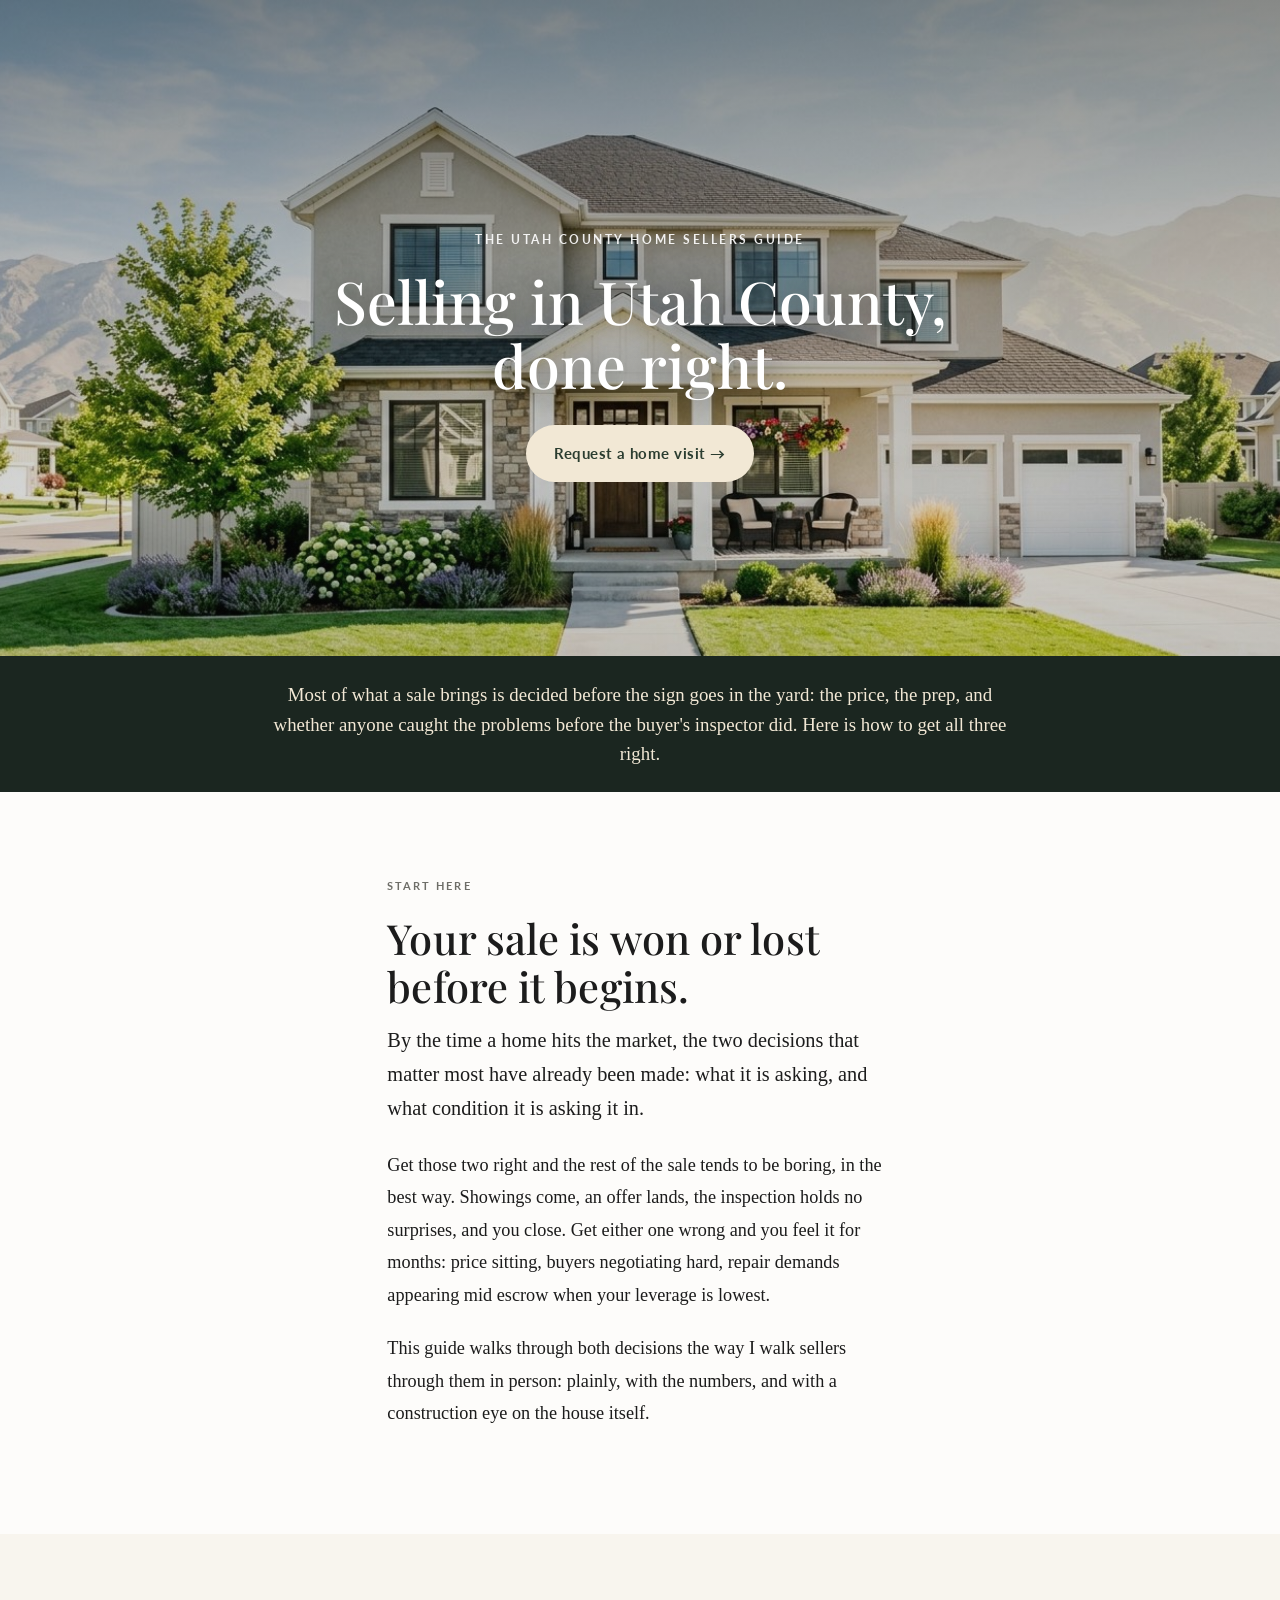
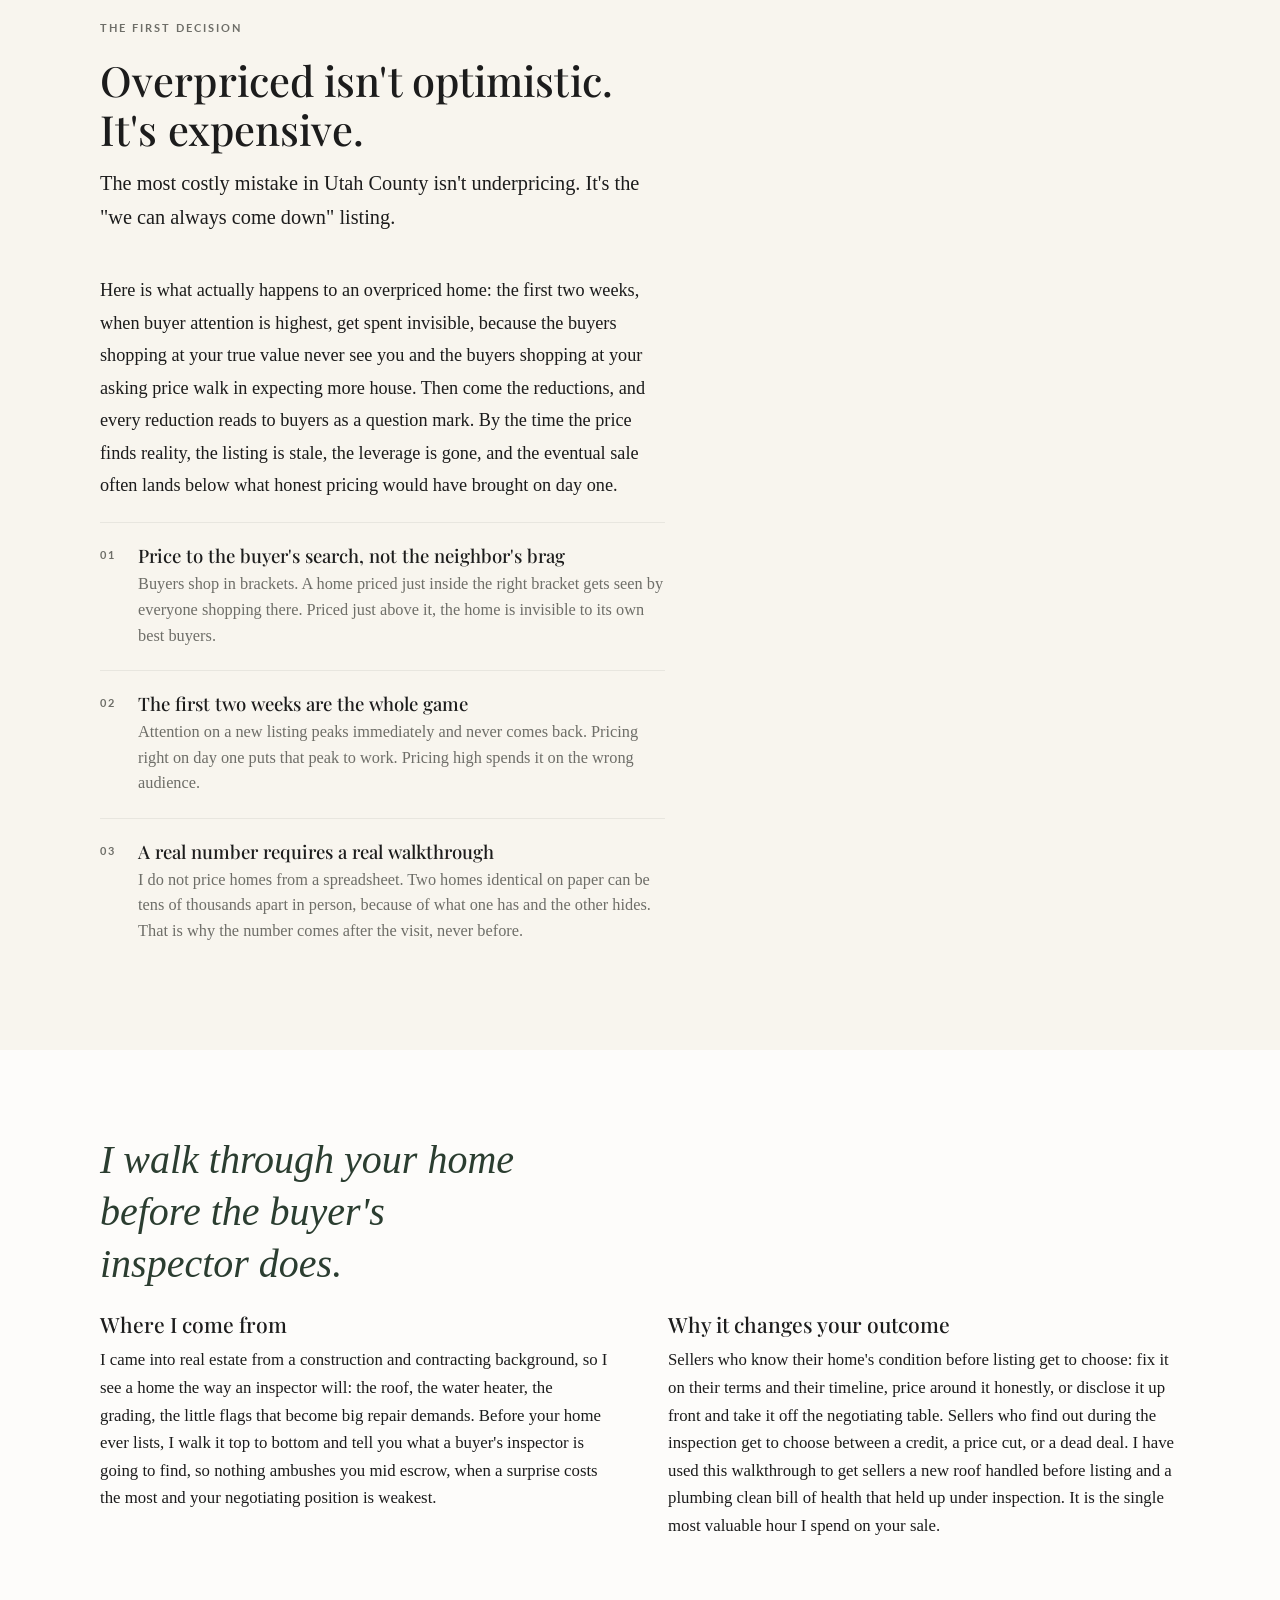
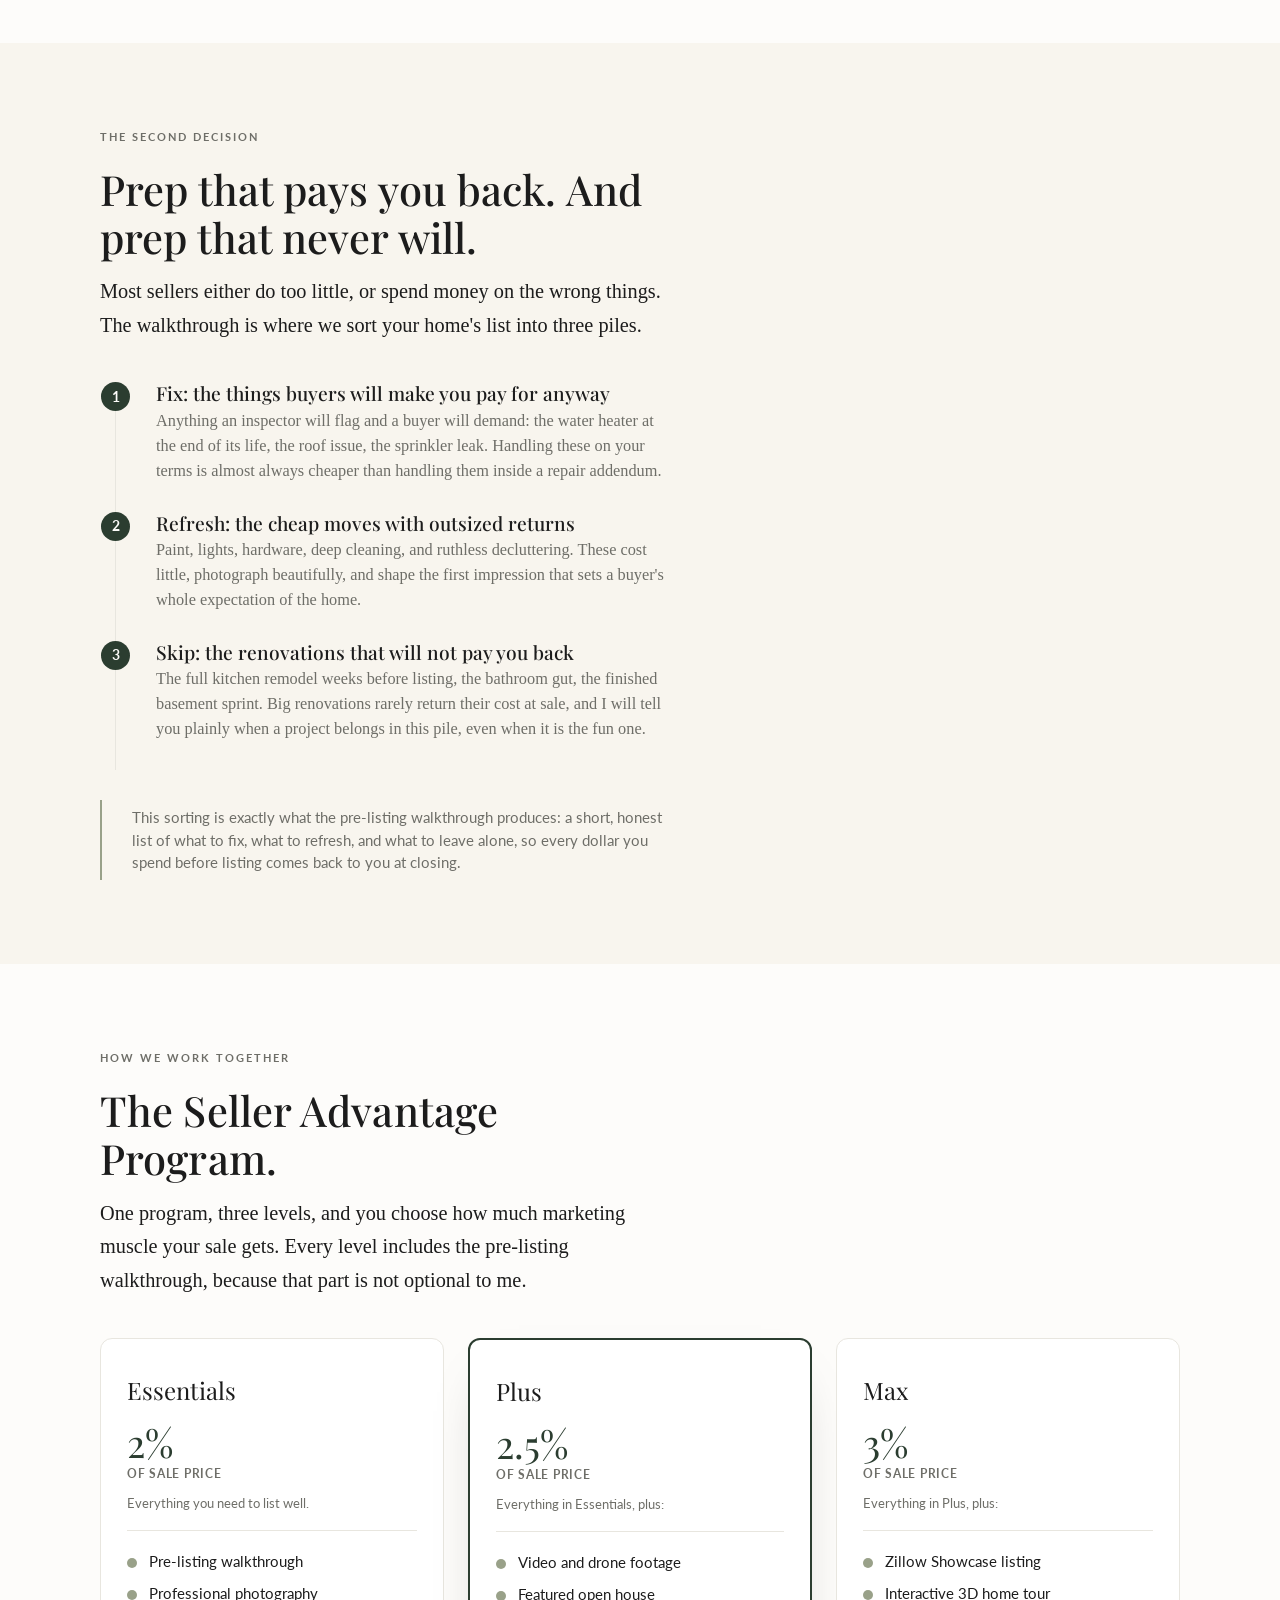
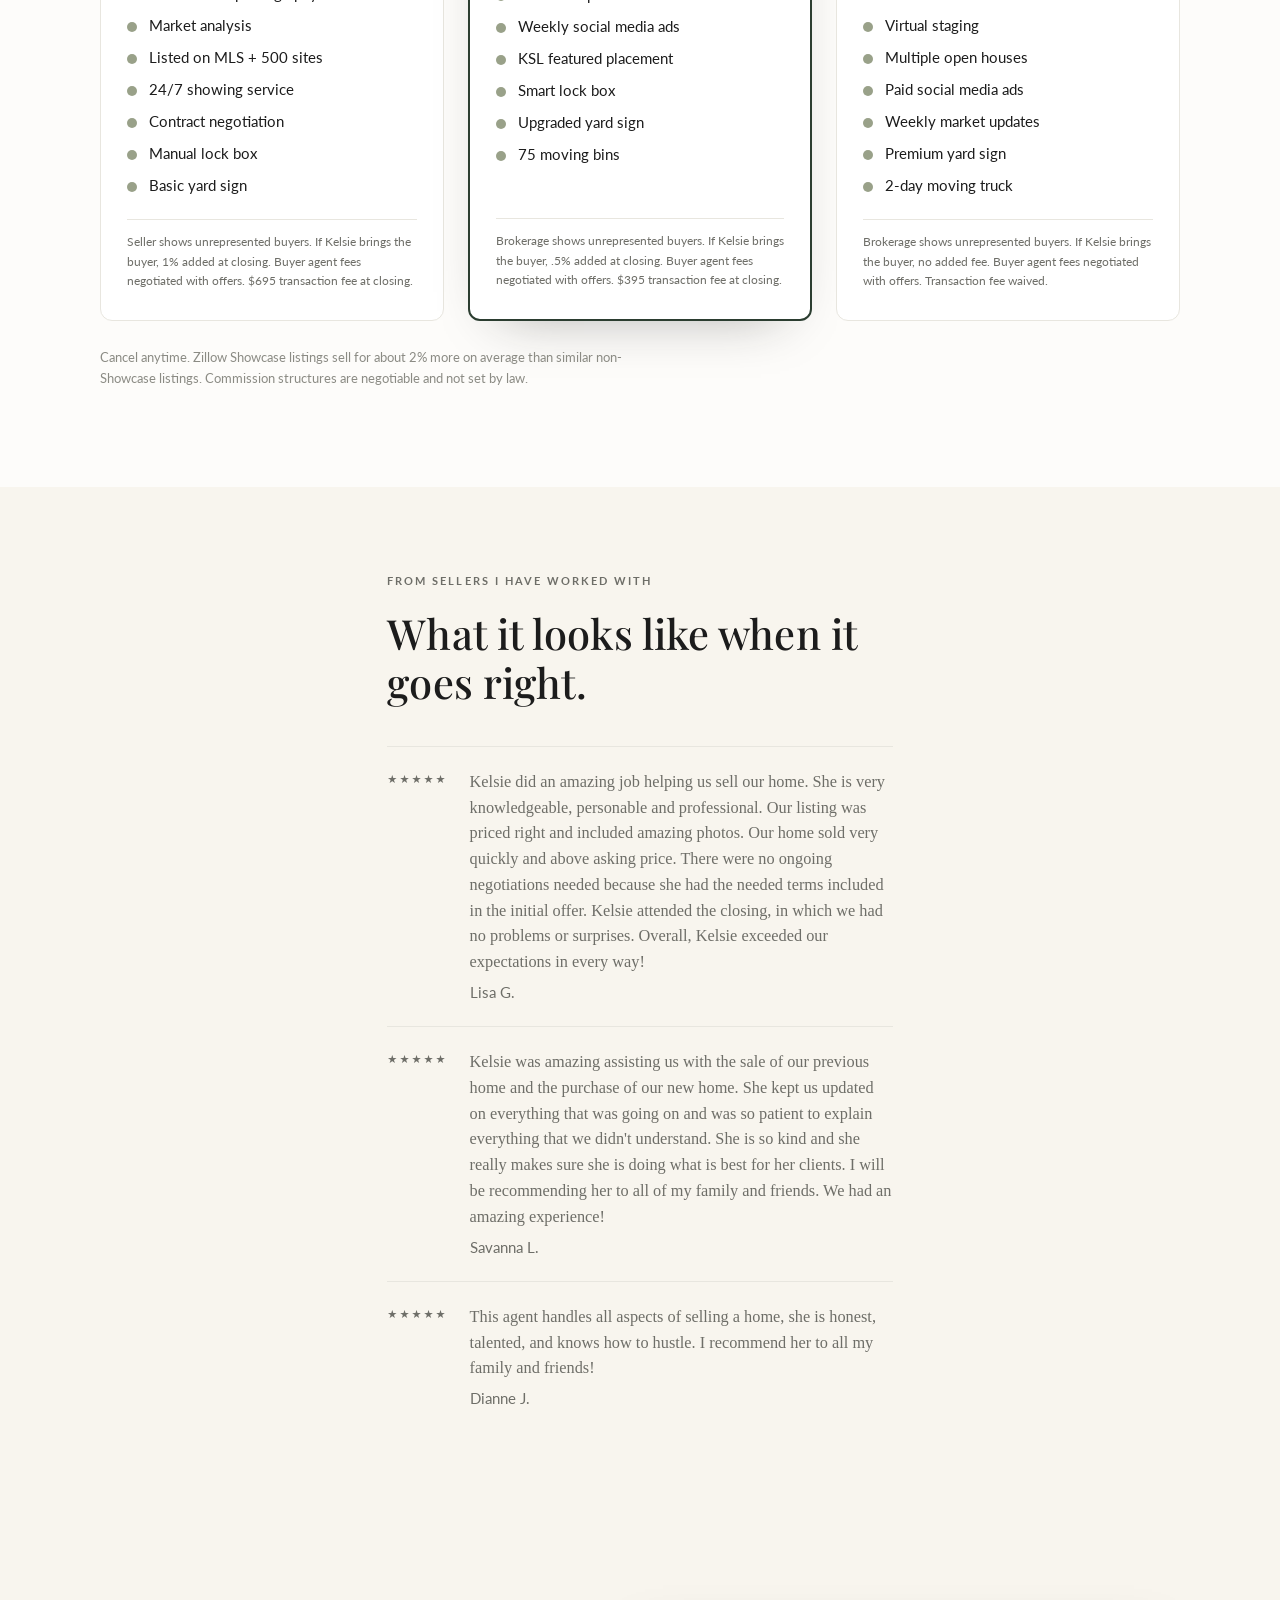
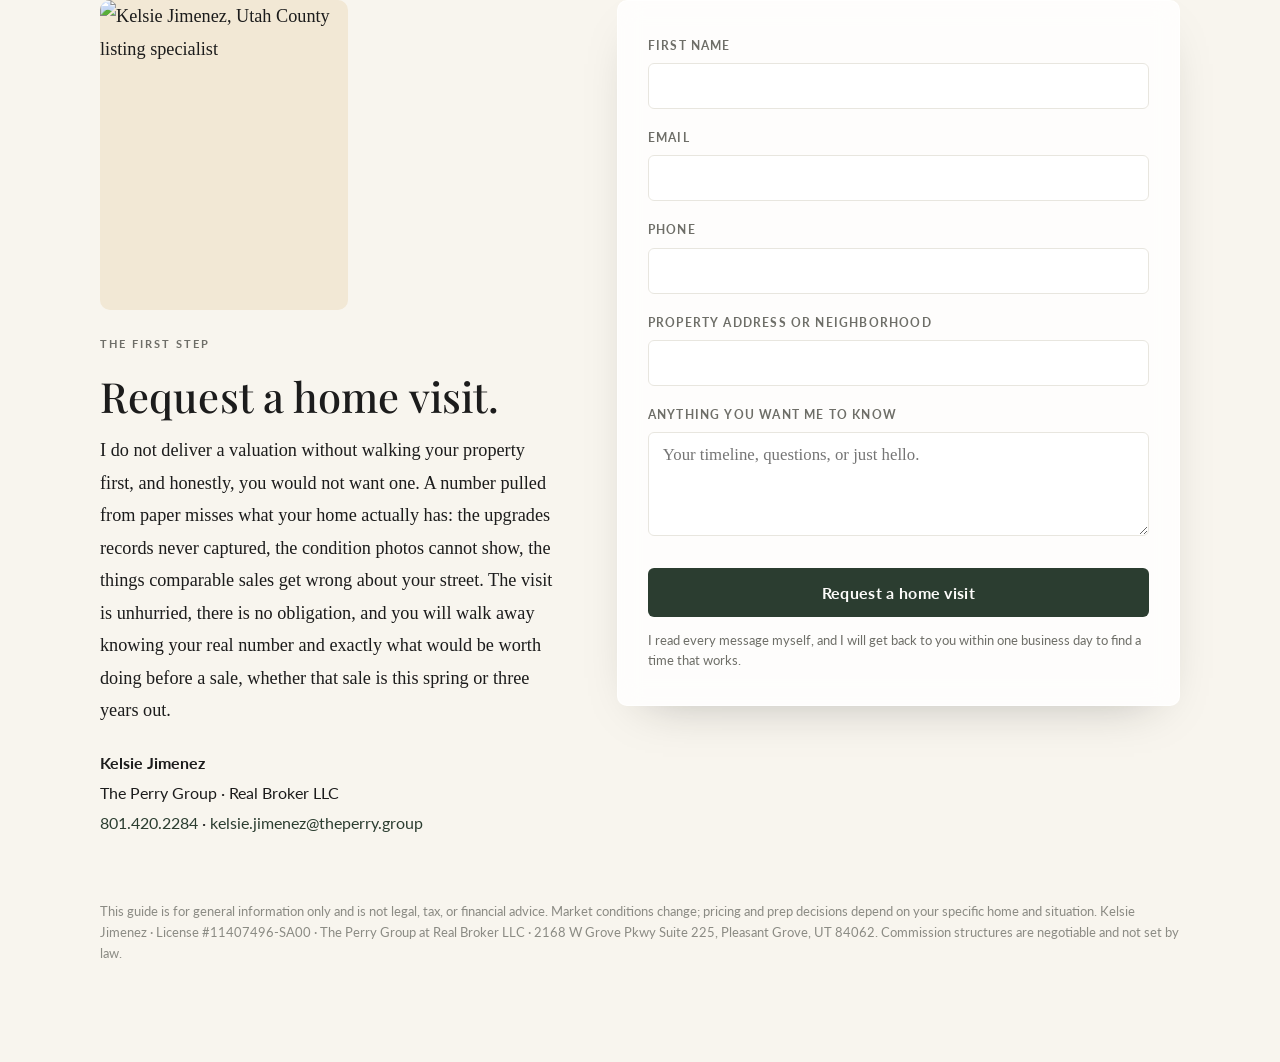
==== commit 24179c1e: "Force real content change to trigger Pages redeploy Previous empty commits (c1879ec, 39d81c4) report" ====
--- a/index.html
+++ b/index.html
@@ -1,4 +1,5 @@
 <!DOCTYPE html>
+<!-- deploy sync 2026-07-03 -->
 <html lang="en">
 <head>
 <meta charset="UTF-8" />
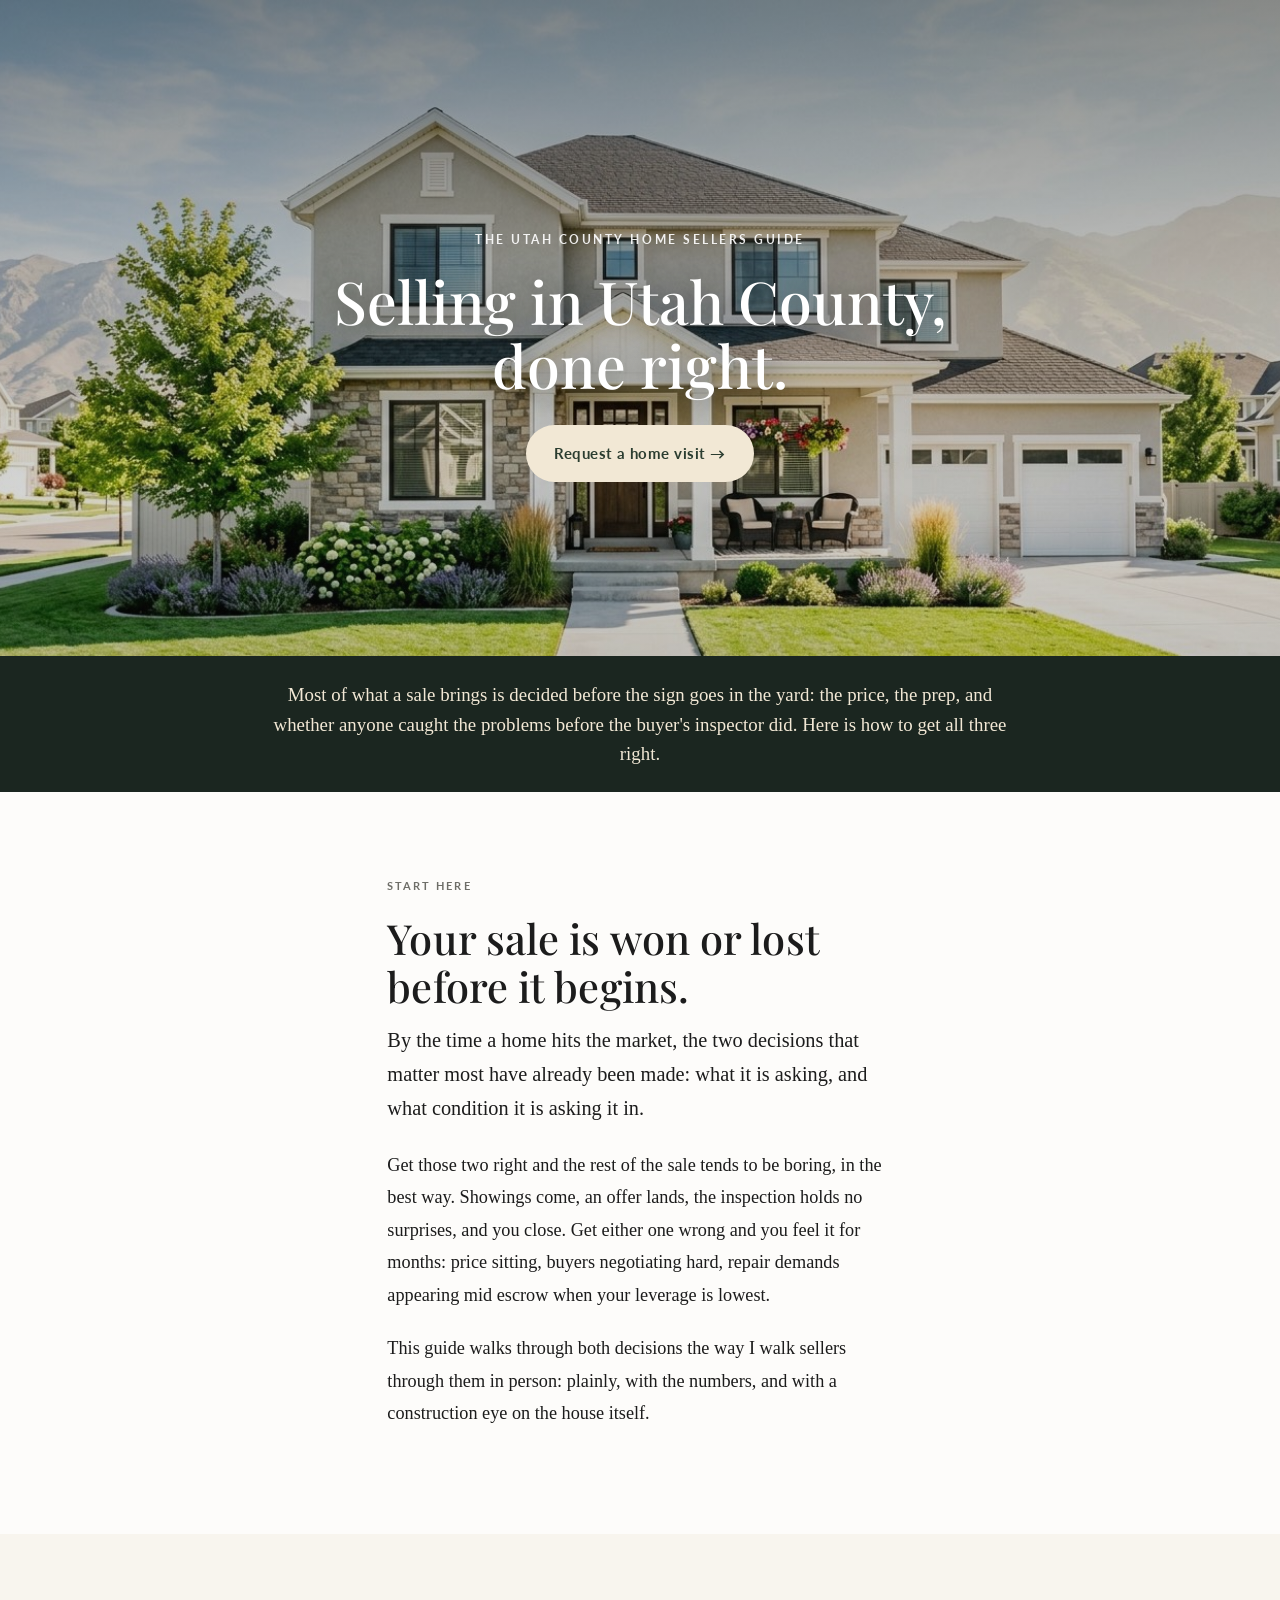
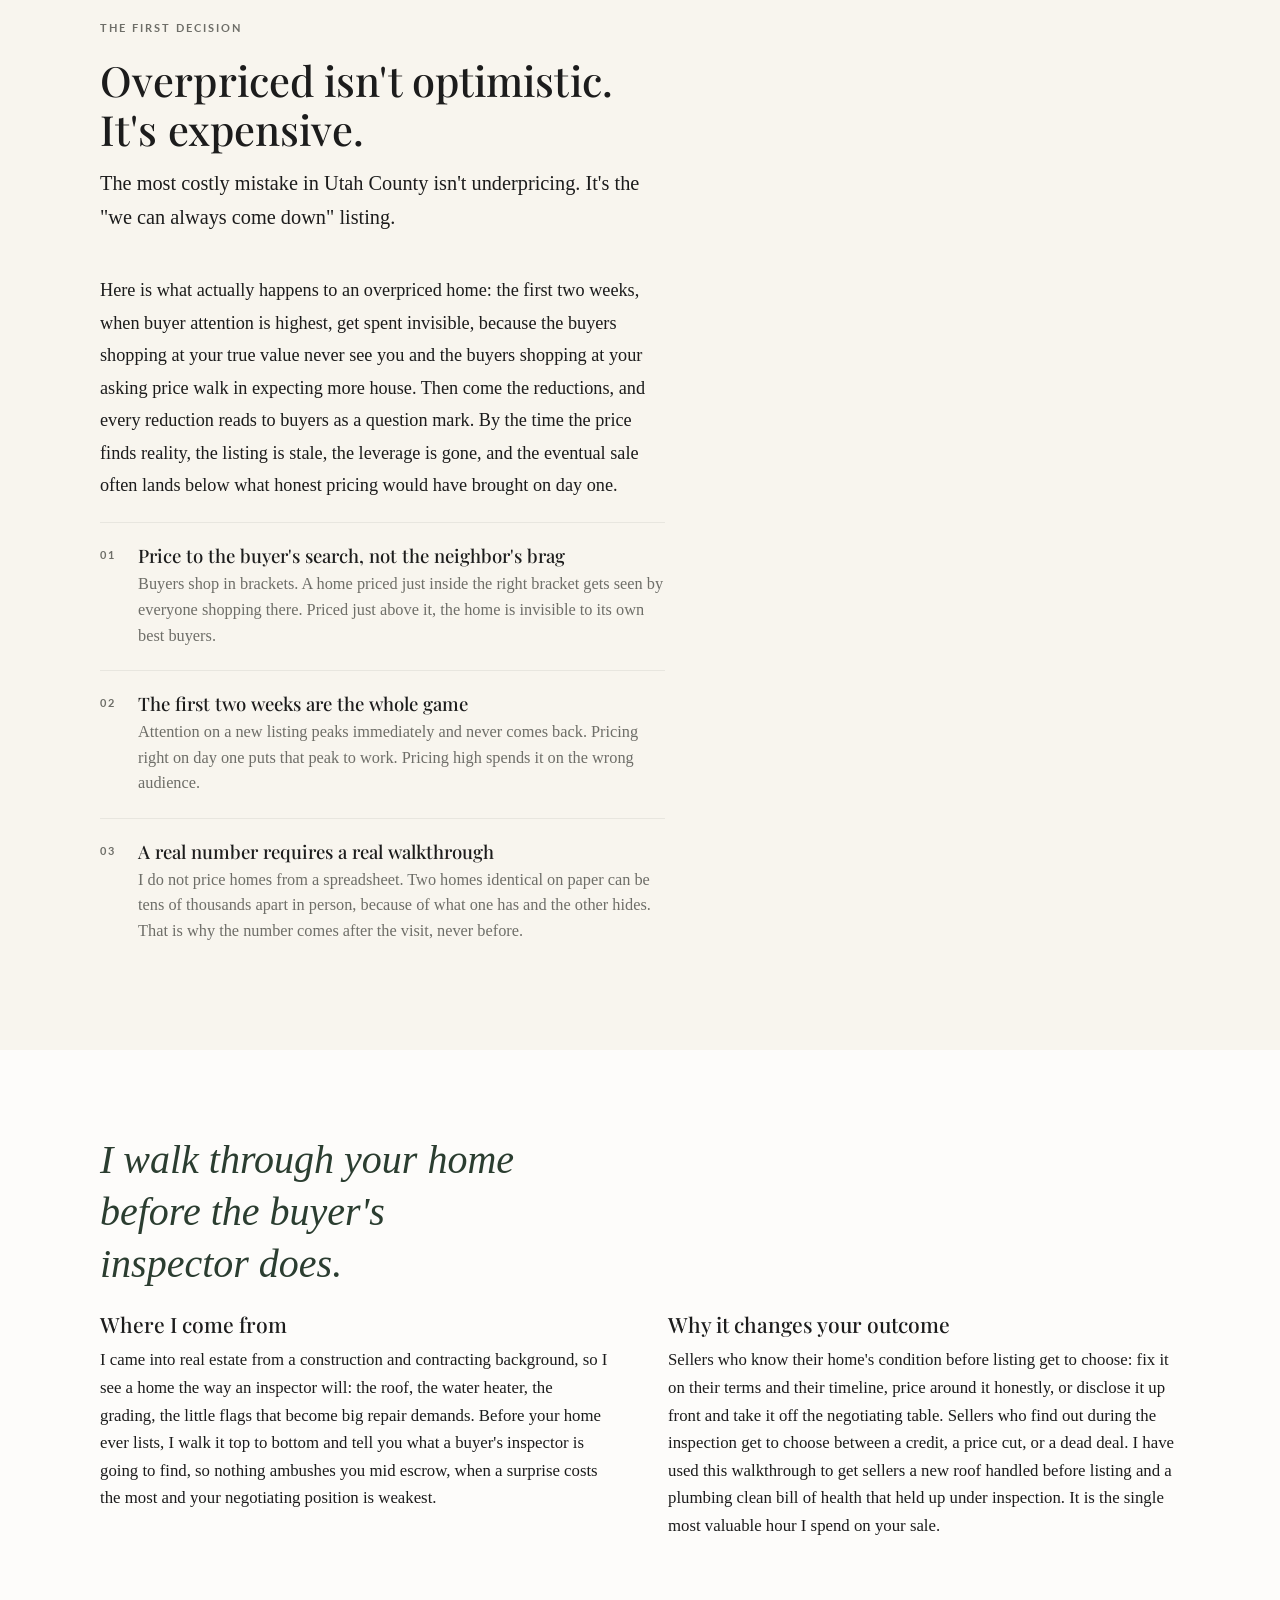
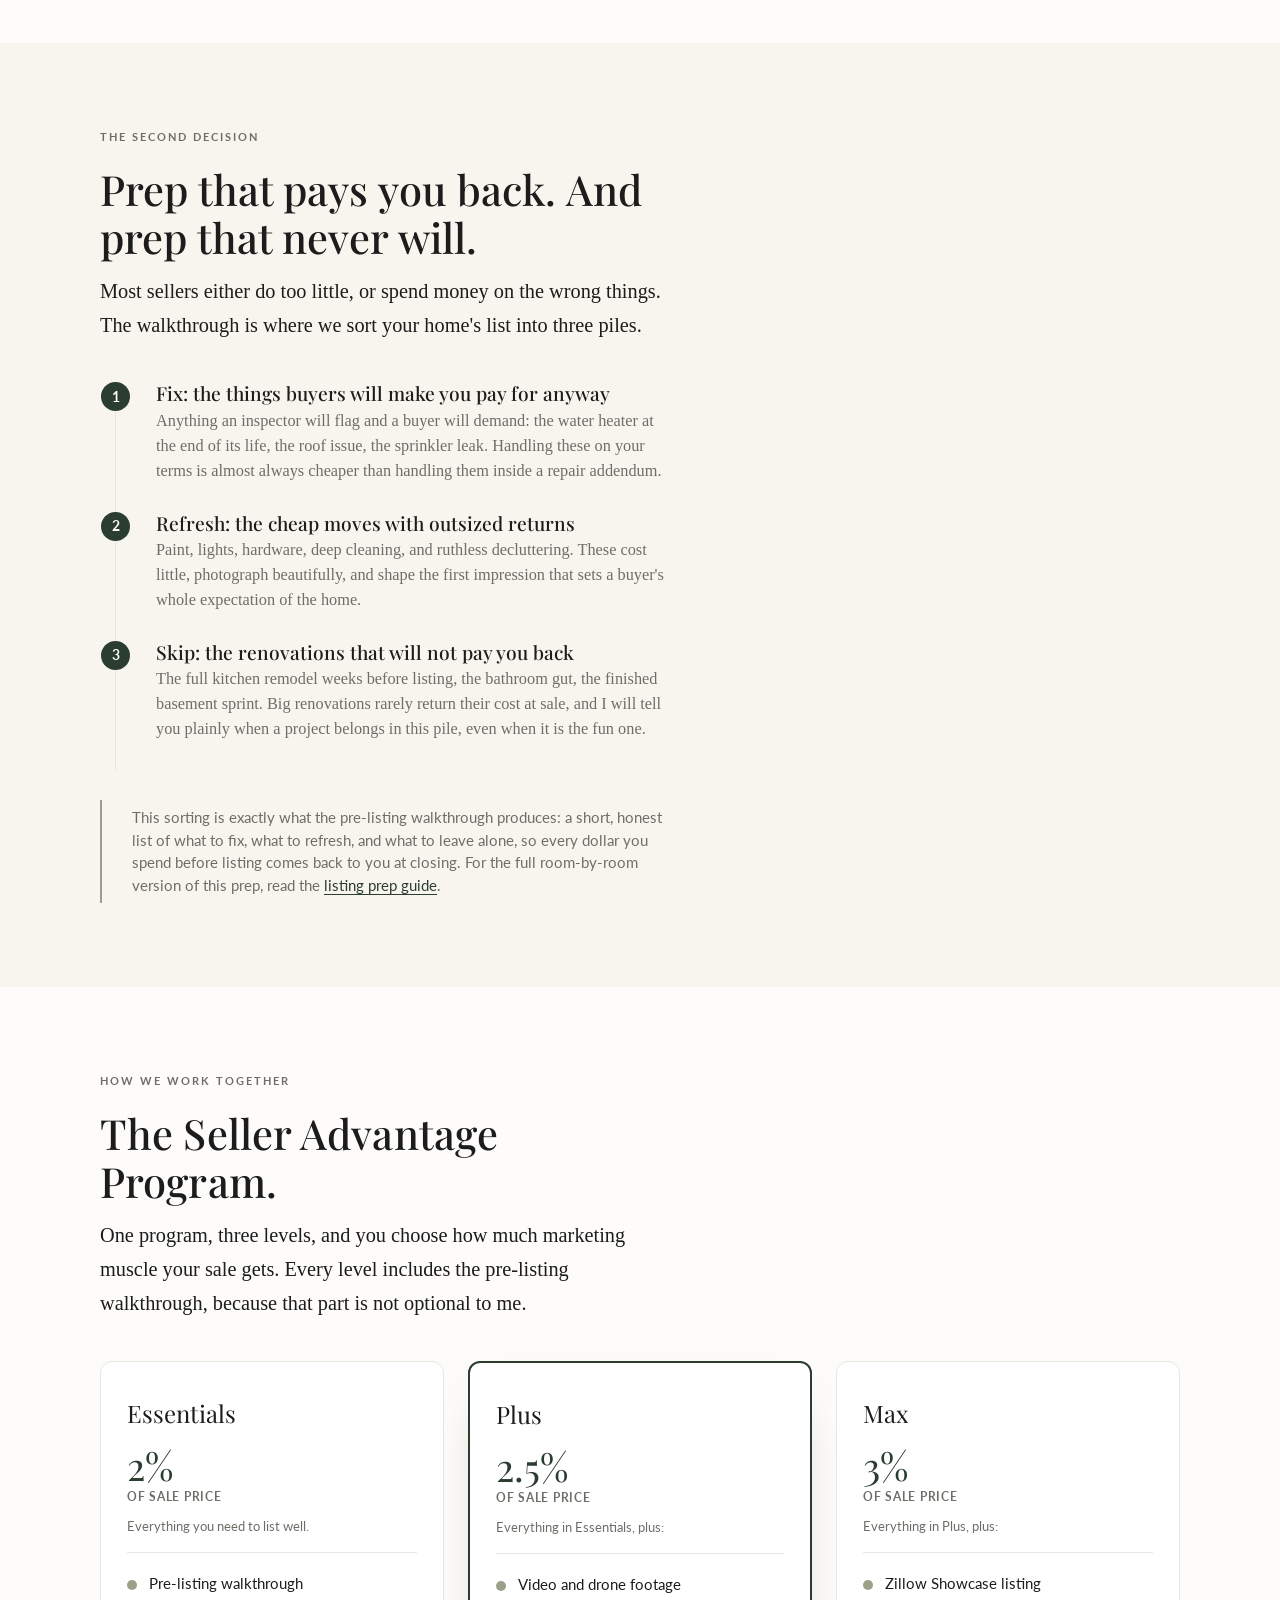
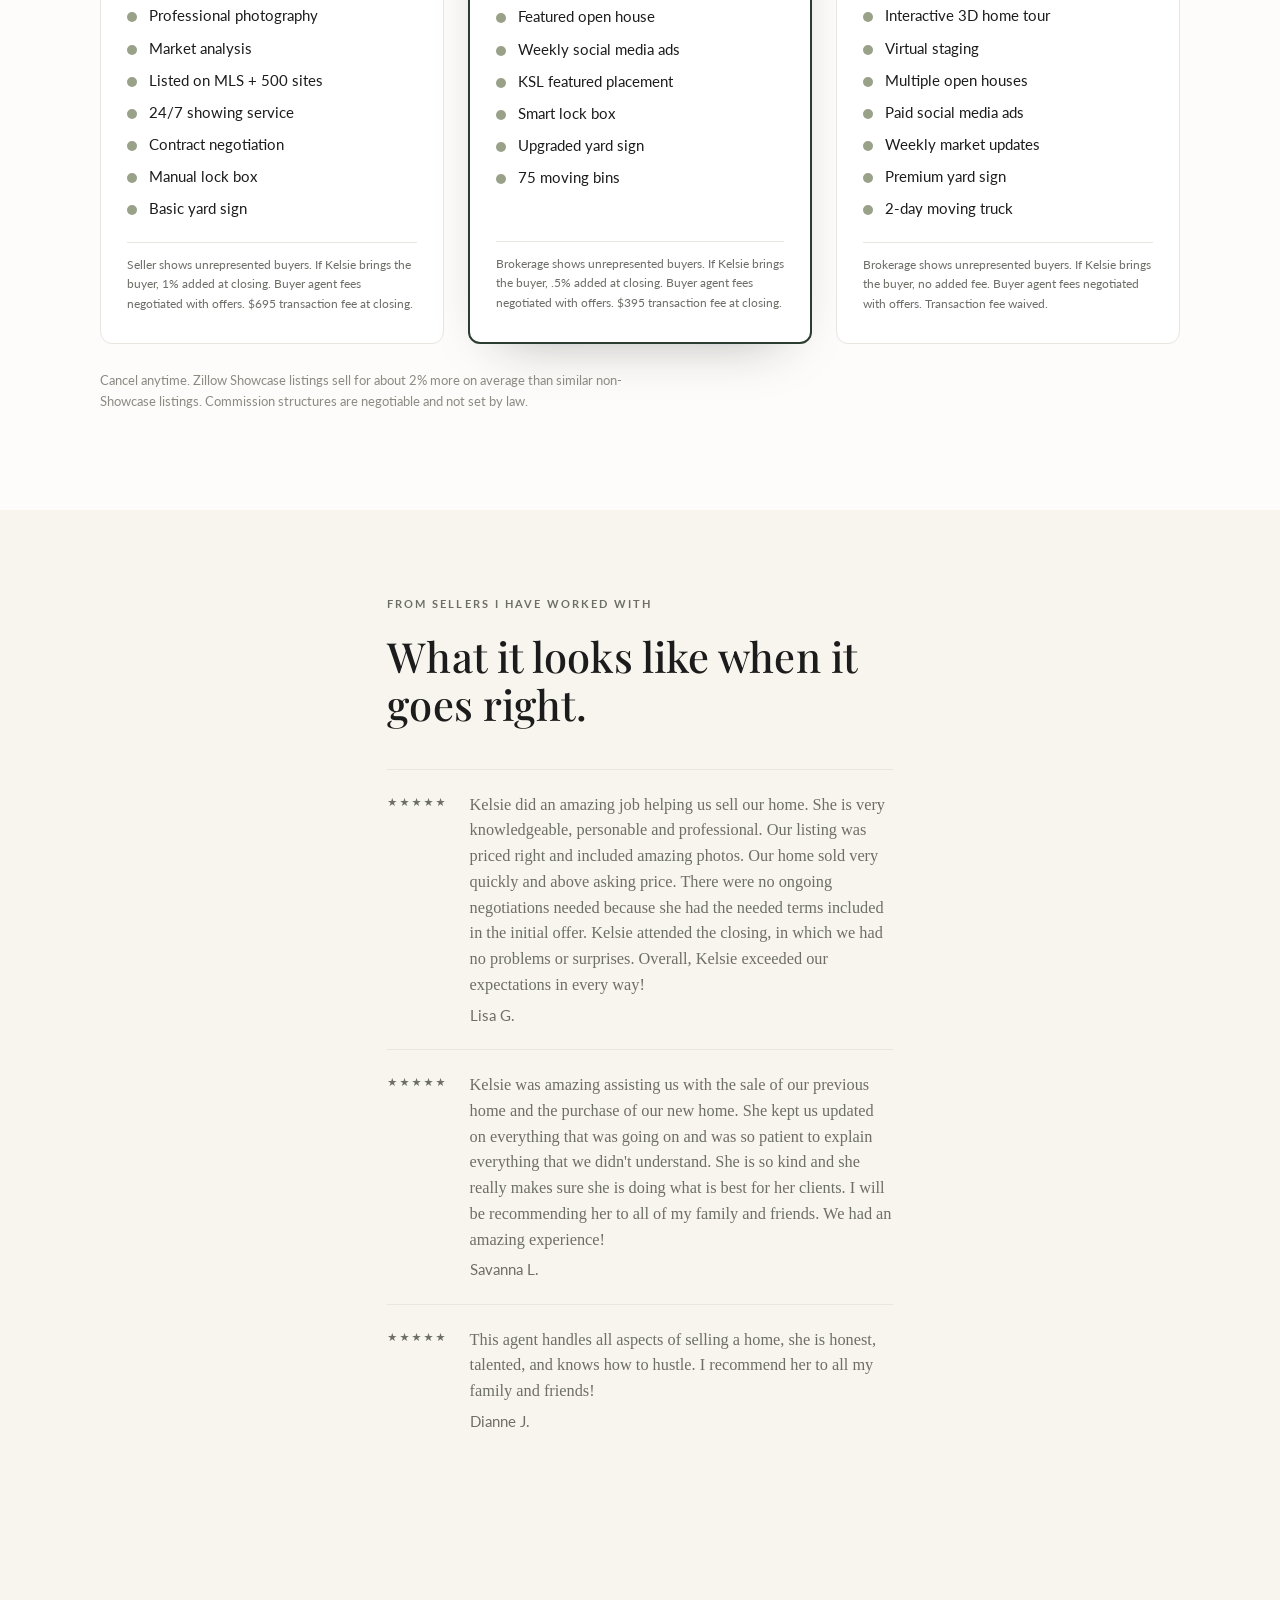
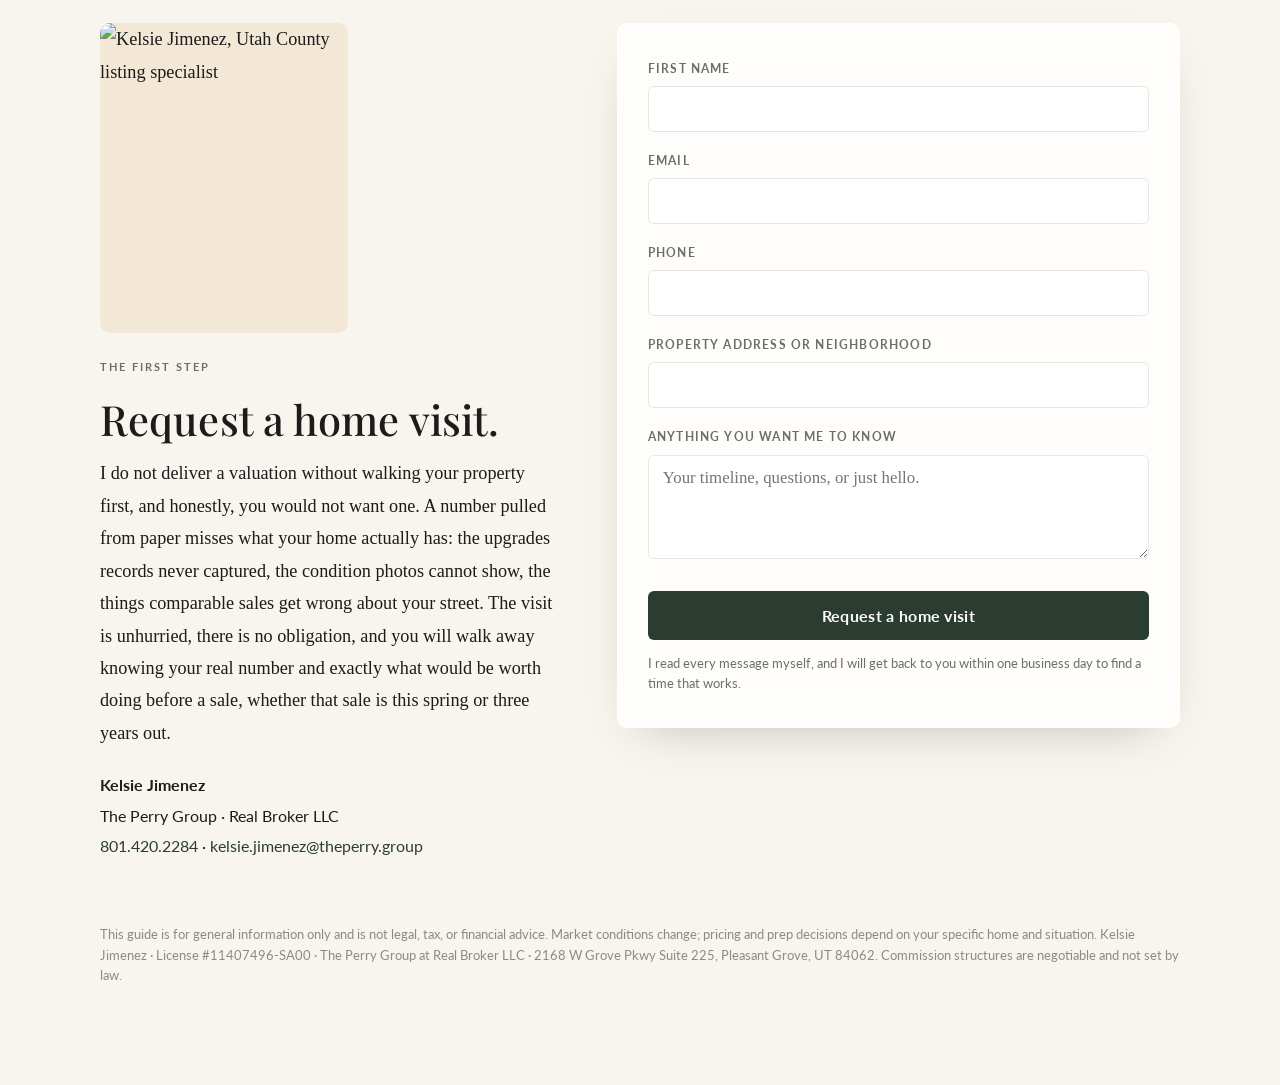
==== commit 45b32792: "Cross-link from sellers-guide prep panel to listing-prep-guide" ====
--- a/index.html
+++ b/index.html
@@ -250,7 +250,7 @@
         <h3>Skip: the renovations that will not pay you back</h3>
         <p>The full kitchen remodel weeks before listing, the bathroom gut, the finished basement sprint. Big renovations rarely return their cost at sale, and I will tell you plainly when a project belongs in this pile, even when it is the fun one.</p>
       </div>
-      <div class="panel" style="margin-top:30px;"><p class="fine">This sorting is exactly what the pre-listing walkthrough produces: a short, honest list of what to fix, what to refresh, and what to leave alone, so every dollar you spend before listing comes back to you at closing.</p></div>
+      <div class="panel" style="margin-top:30px;"><p class="fine">This sorting is exactly what the pre-listing walkthrough produces: a short, honest list of what to fix, what to refresh, and what to leave alone, so every dollar you spend before listing comes back to you at closing. For the full room-by-room version of this prep, read the <a href="https://listingprep.kelsiejimenez.com/">listing prep guide</a>.</p></div>
     </div>
   </div>
 </section>
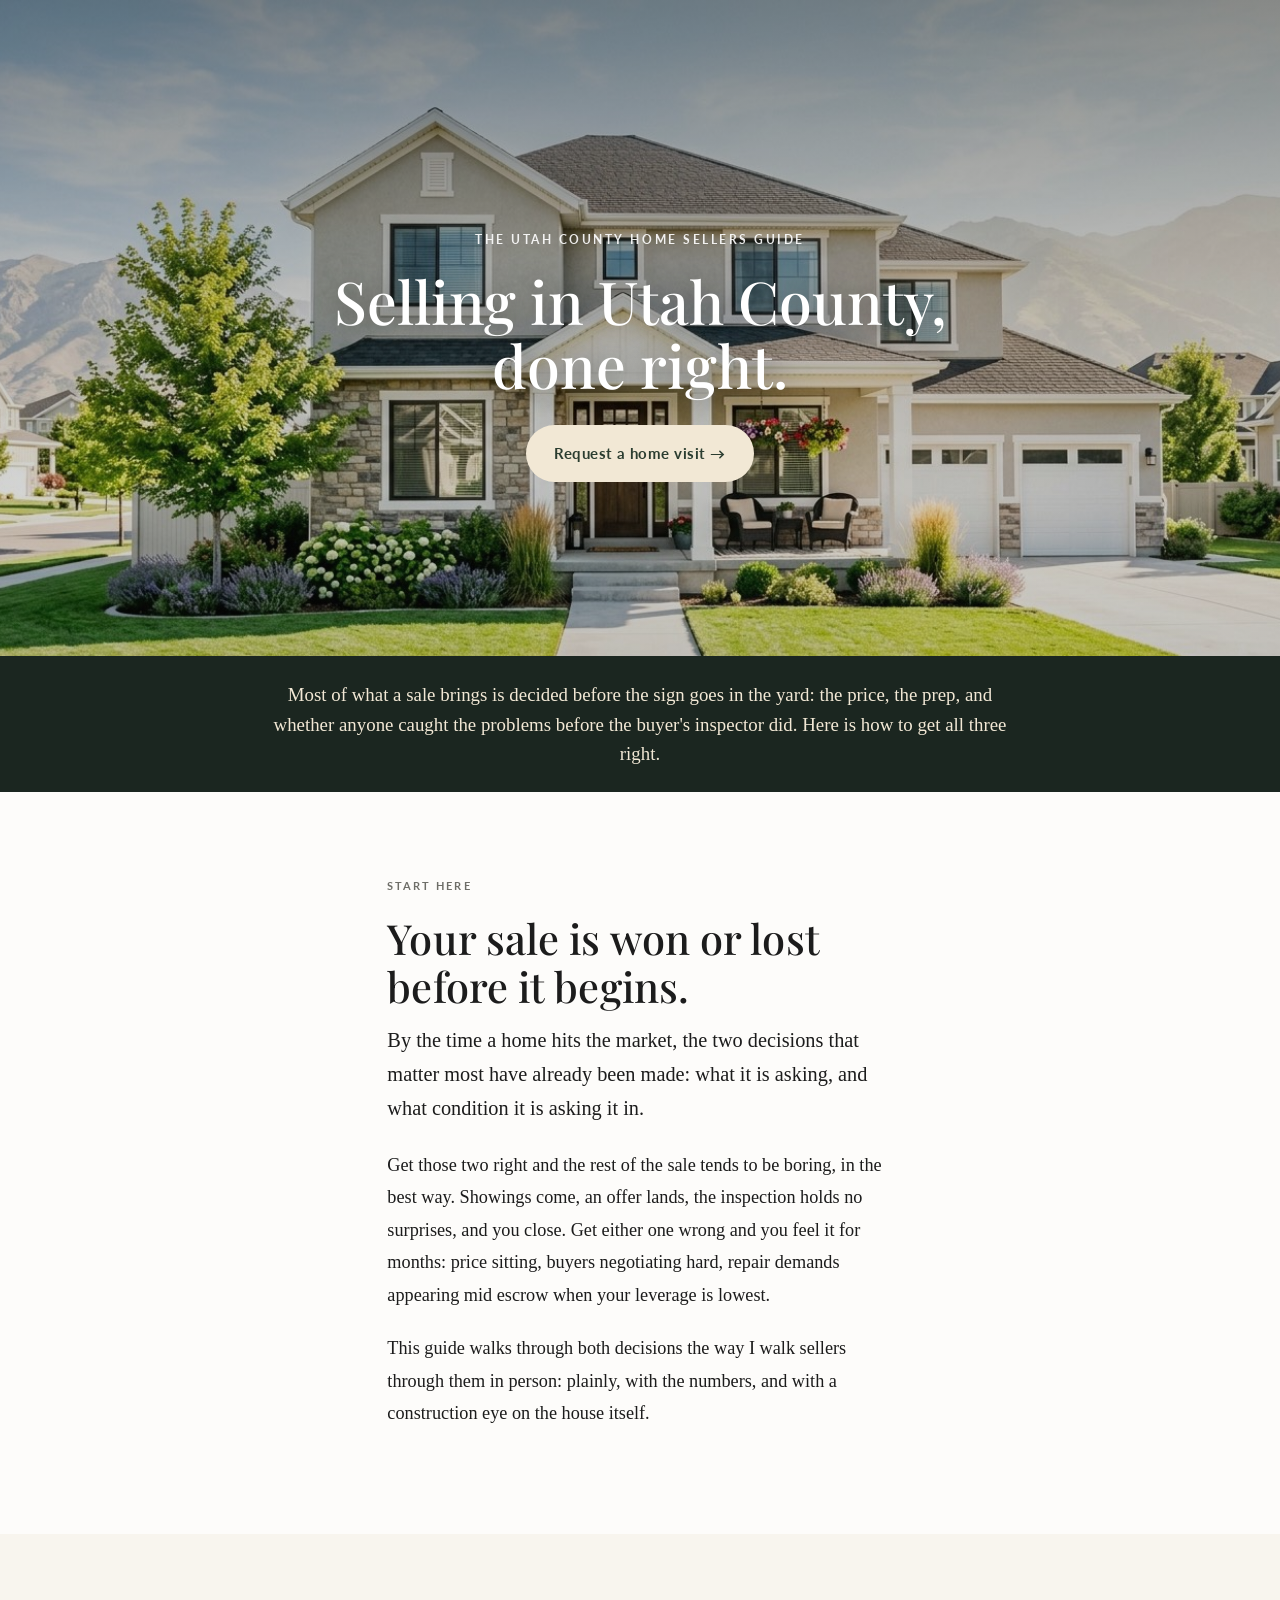
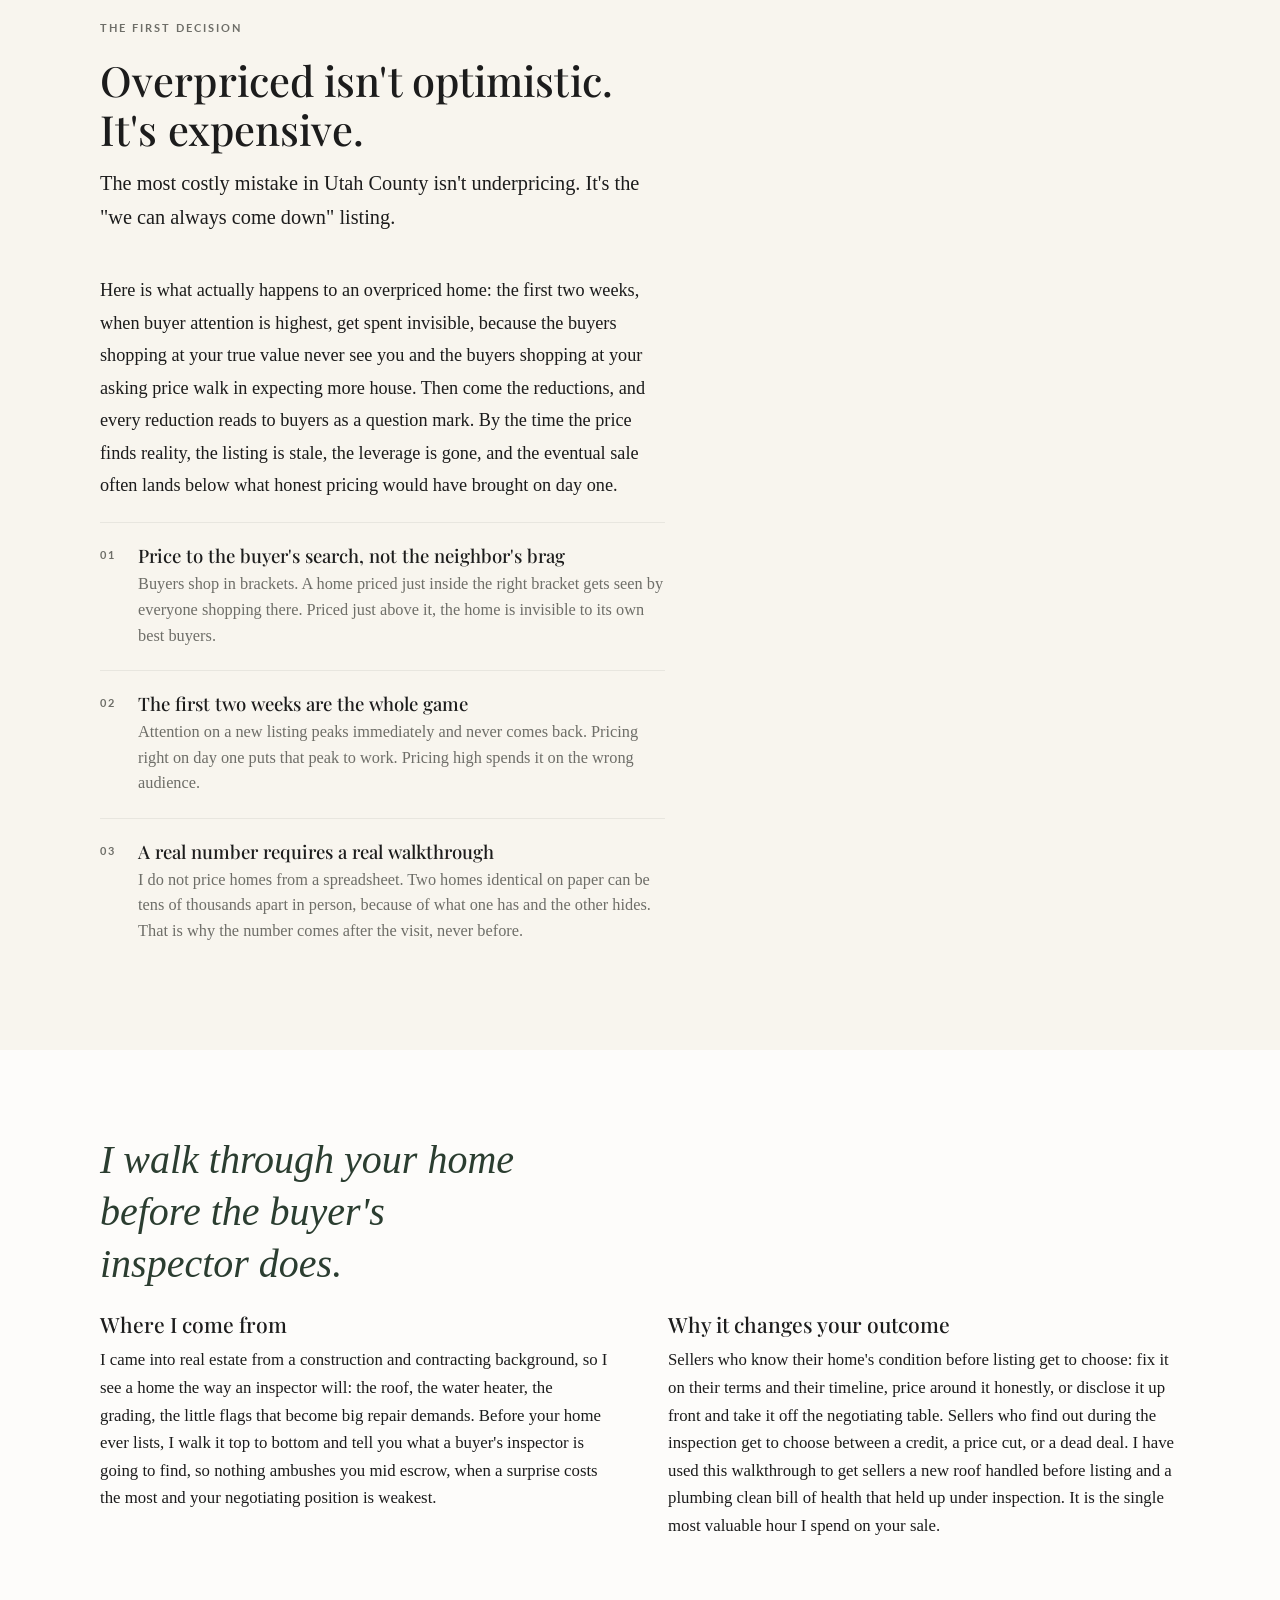
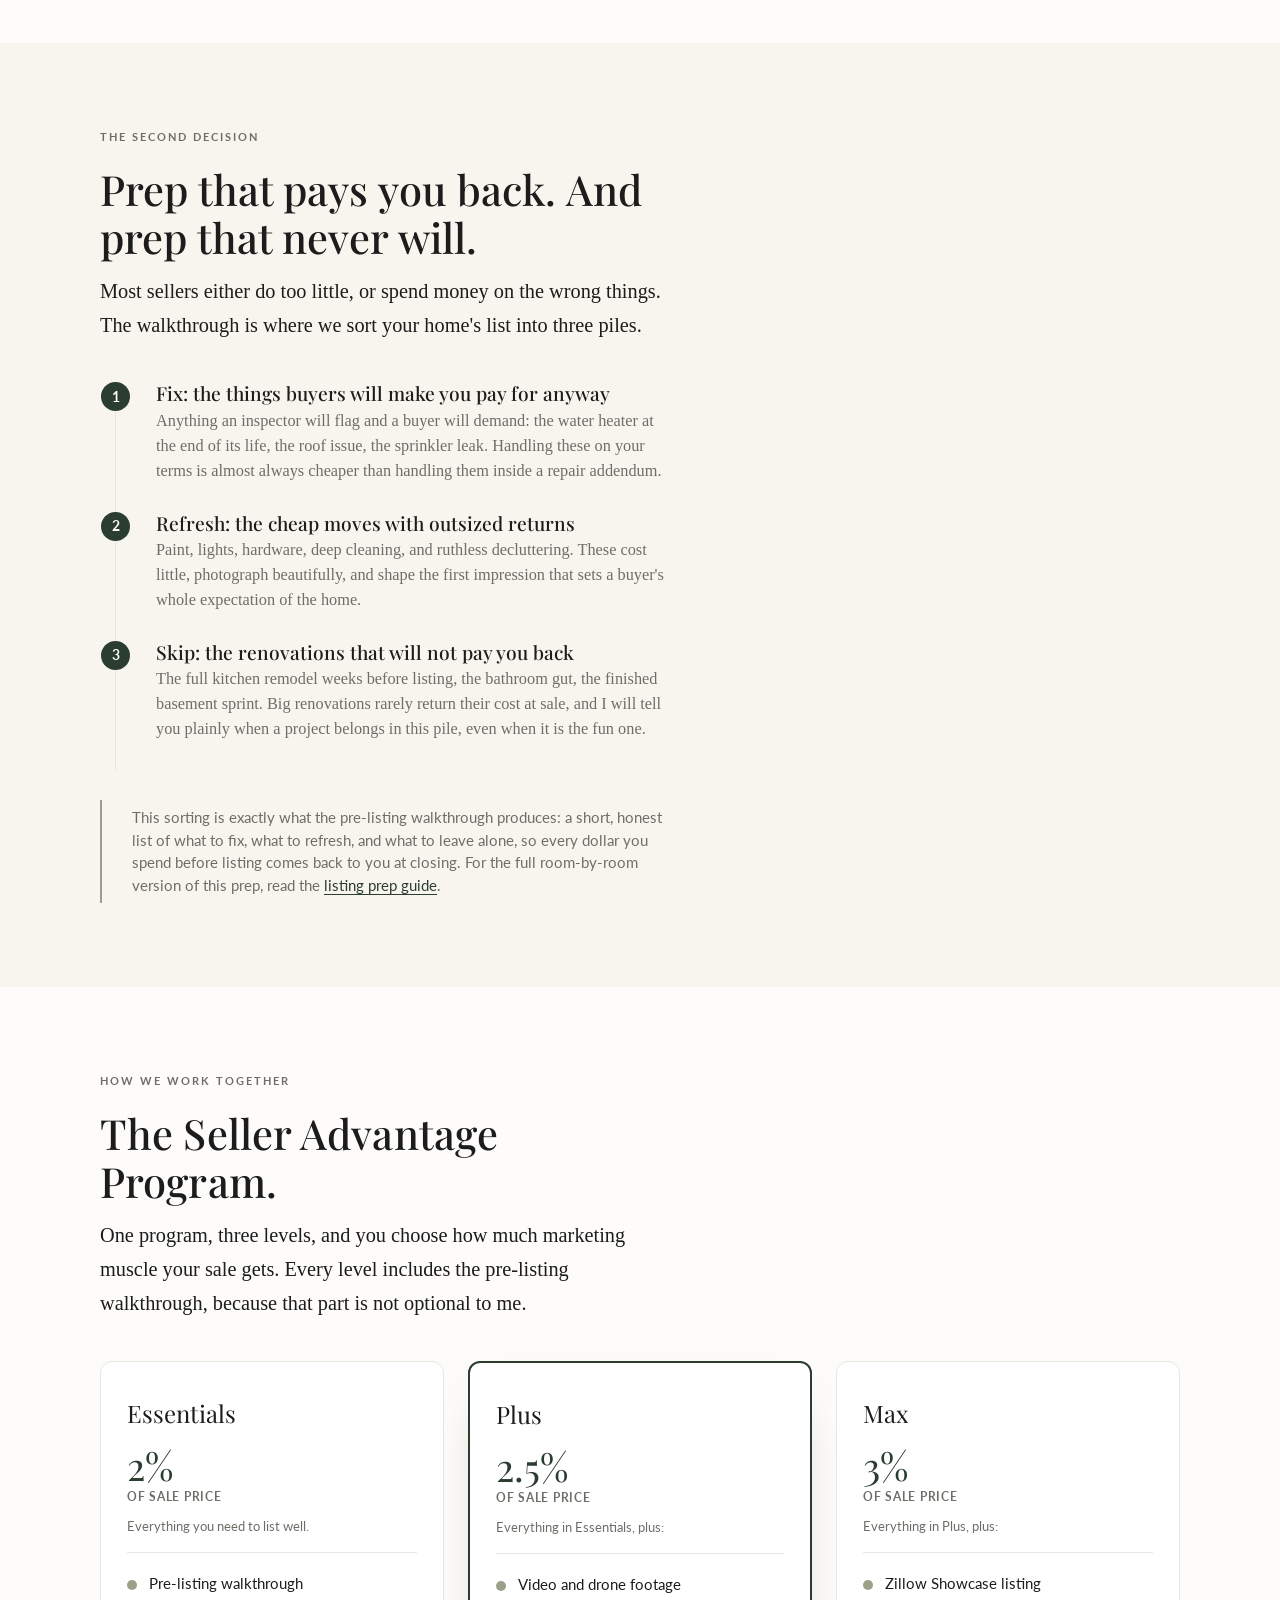
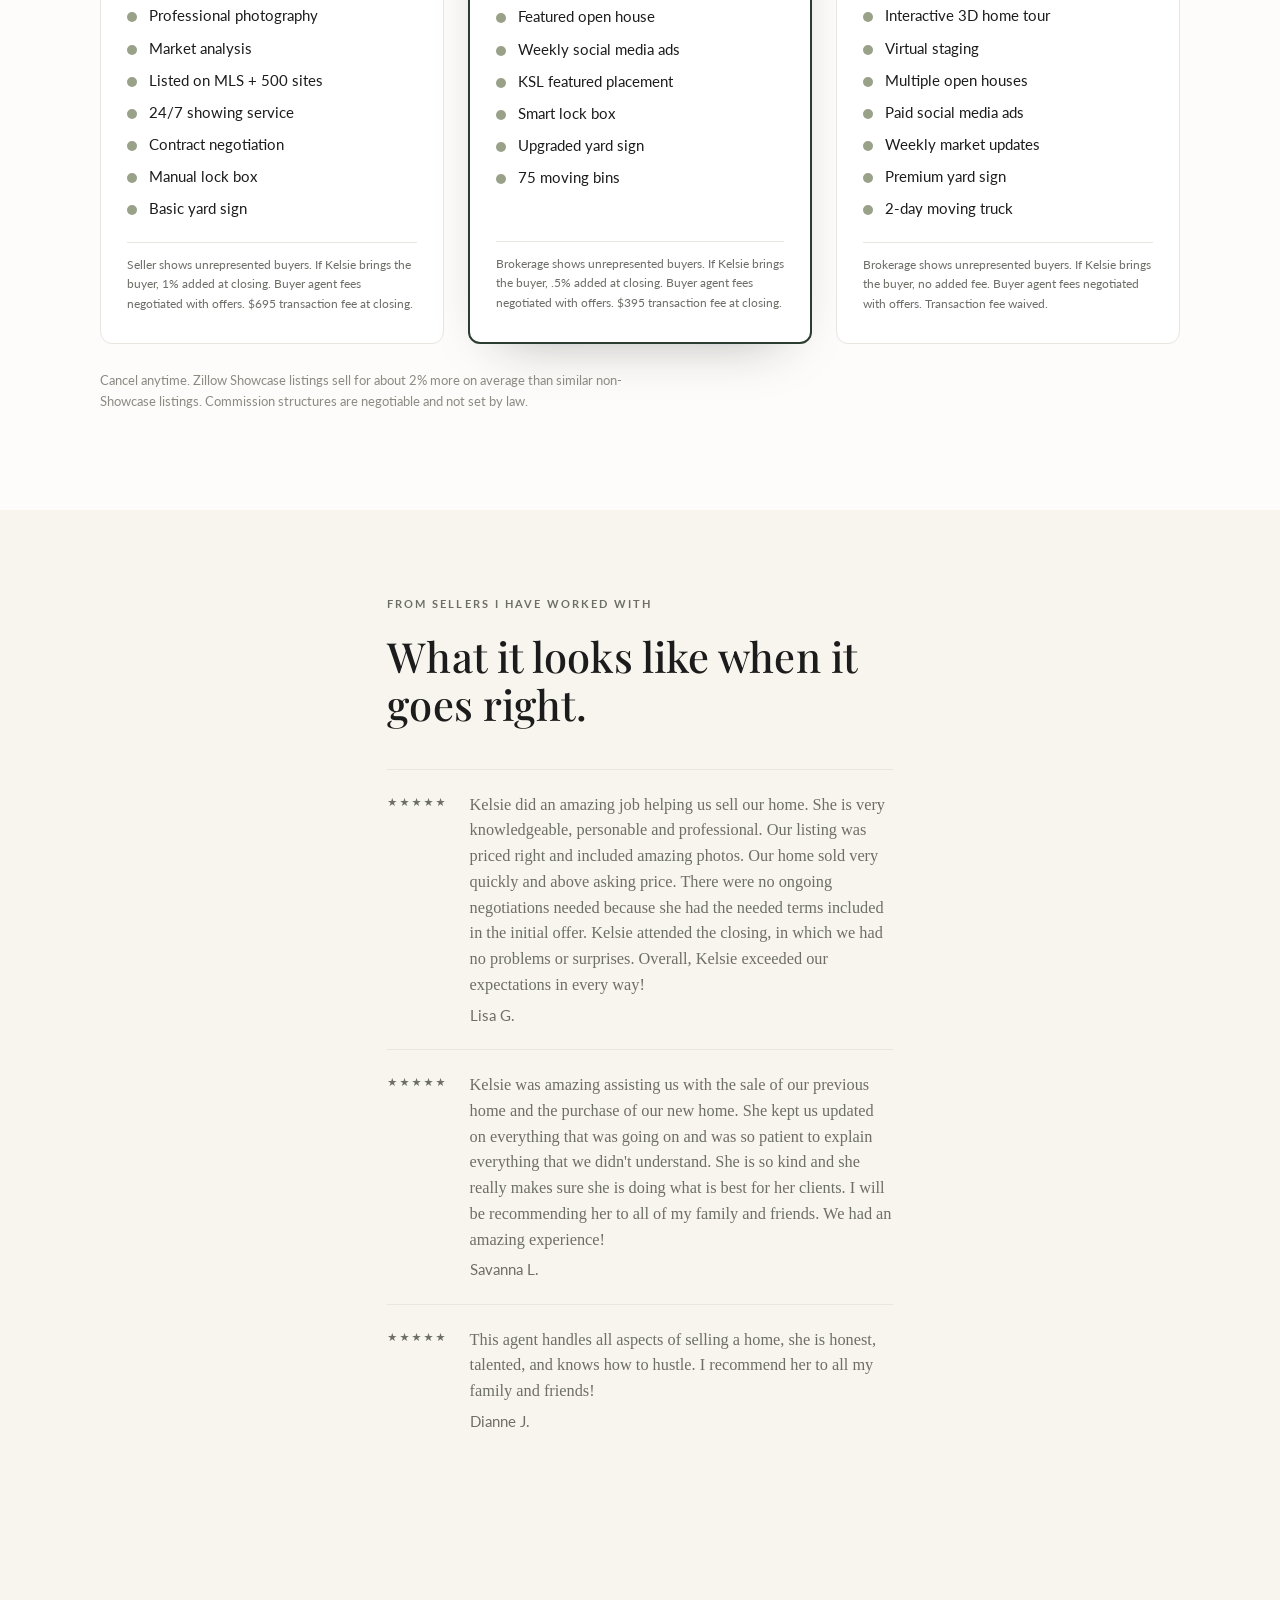
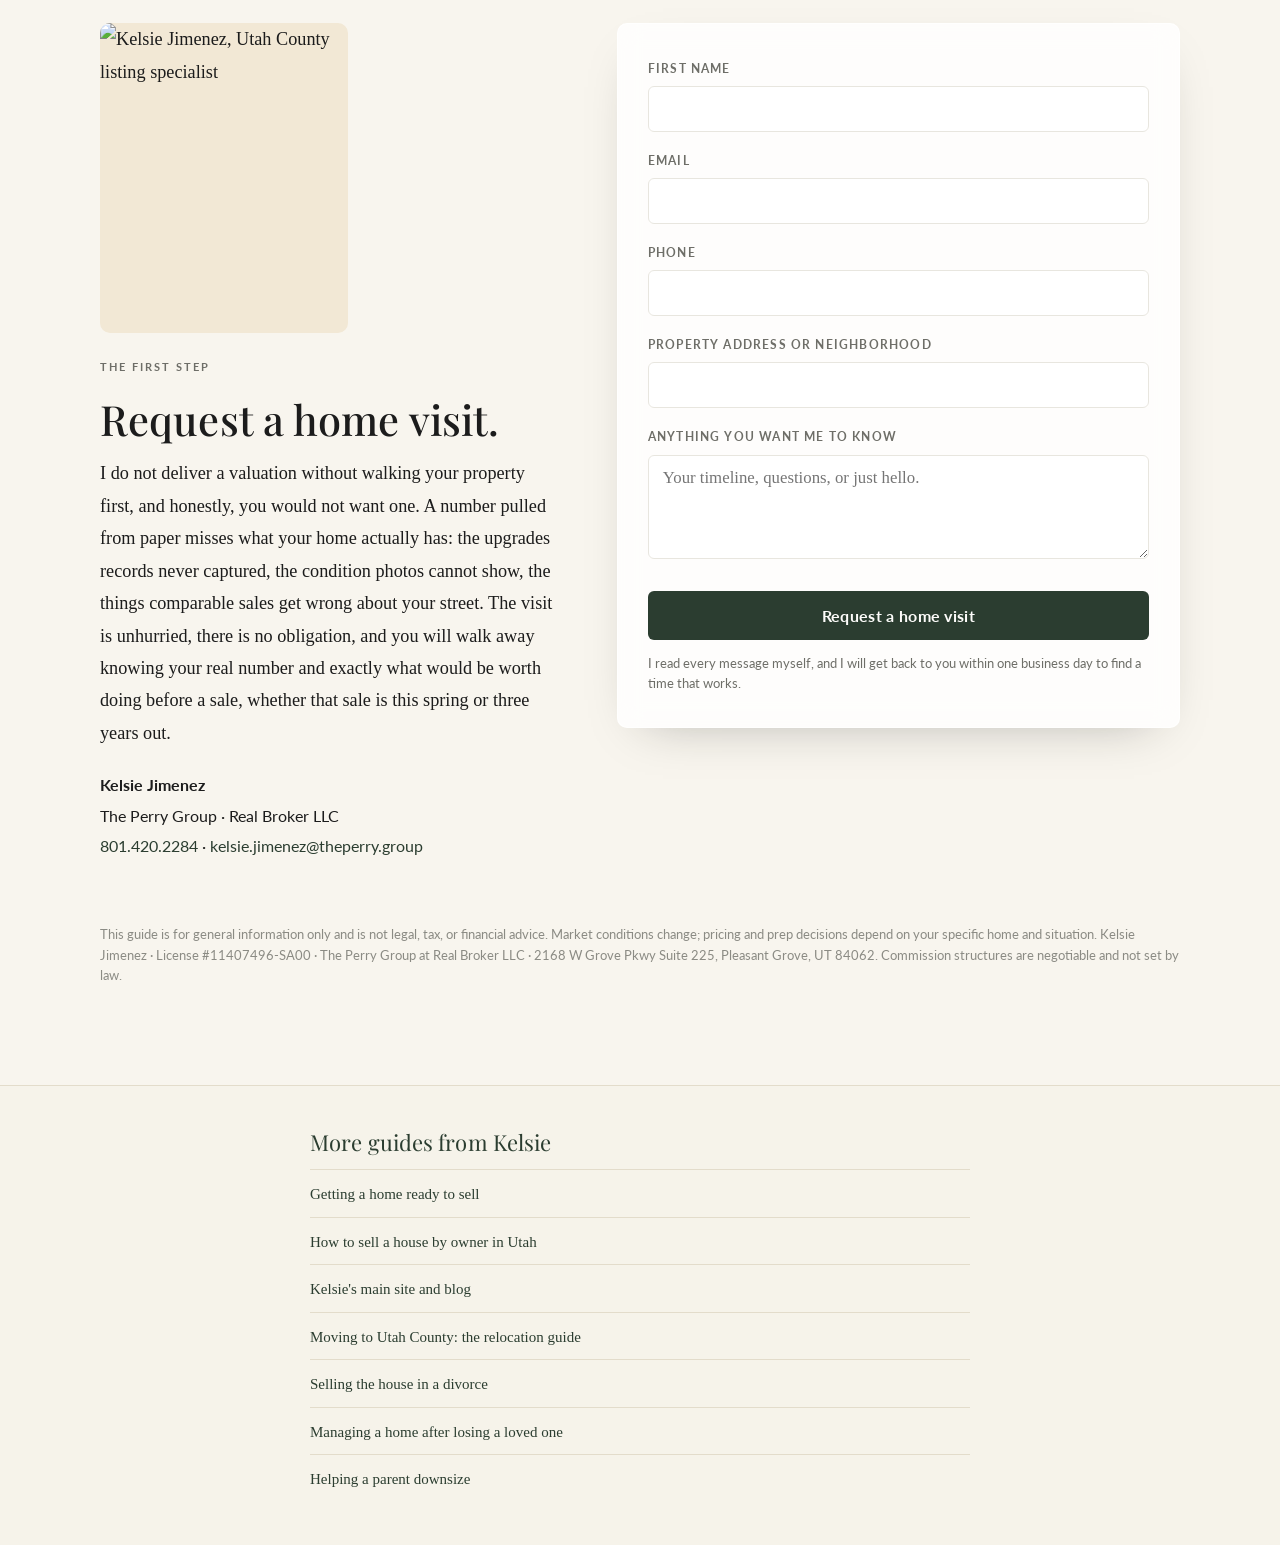
==== commit 94bf7ab3: "Add guide network cross-link footer to all pages Co-Authored-By: Claude Opus 5 <noreply@anthropic.co" ====
--- a/index.html
+++ b/index.html
@@ -379,5 +379,21 @@
     items.forEach(function(el){ obs.observe(el); });
   })();
 </script>
+
+<!-- GUIDE NETWORK CROSS-LINKS -->
+<nav class="guide-network-nav" aria-label="More guides from Kelsie" style="background:#F6F3EA; border-top:1px solid #E3DCCB; padding:44px 24px;">
+  <div style="max-width:660px; margin:0 auto;">
+    <h2 style="font-family:'Playfair Display',serif; font-weight:400; font-style:normal; font-size:22px; color:#2B3D30; margin:0 0 14px;">More guides from Kelsie</h2>
+    <ul style="list-style:none; margin:0; padding:0;">
+      <li style="padding:7px 0; border-top:1px solid #E3DCCB;"><a href="https://listingprep.kelsiejimenez.com/" style="color:#2B3D30; text-decoration:none; font-family:'Times New Roman',Times,serif; font-size:15px;">Getting a home ready to sell</a></li>
+      <li style="padding:7px 0; border-top:1px solid #E3DCCB;"><a href="https://forsalebyowner.kelsiejimenez.com/" style="color:#2B3D30; text-decoration:none; font-family:'Times New Roman',Times,serif; font-size:15px;">How to sell a house by owner in Utah</a></li>
+      <li style="padding:7px 0; border-top:1px solid #E3DCCB;"><a href="https://kelsiejimenez.com" style="color:#2B3D30; text-decoration:none; font-family:'Times New Roman',Times,serif; font-size:15px;">Kelsie's main site and blog</a></li>
+      <li style="padding:7px 0; border-top:1px solid #E3DCCB;"><a href="https://guide.kelsiejimenez.com/" style="color:#2B3D30; text-decoration:none; font-family:'Times New Roman',Times,serif; font-size:15px;">Moving to Utah County: the relocation guide</a></li>
+      <li style="padding:7px 0; border-top:1px solid #E3DCCB;"><a href="https://divorce.kelsiejimenez.com/" style="color:#2B3D30; text-decoration:none; font-family:'Times New Roman',Times,serif; font-size:15px;">Selling the house in a divorce</a></li>
+      <li style="padding:7px 0; border-top:1px solid #E3DCCB;"><a href="https://probate.kelsiejimenez.com/" style="color:#2B3D30; text-decoration:none; font-family:'Times New Roman',Times,serif; font-size:15px;">Managing a home after losing a loved one</a></li>
+      <li style="padding:7px 0; border-top:1px solid #E3DCCB;"><a href="https://downsizing.kelsiejimenez.com/" style="color:#2B3D30; text-decoration:none; font-family:'Times New Roman',Times,serif; font-size:15px;">Helping a parent downsize</a></li>
+    </ul>
+  </div>
+</nav>
 </body>
 </html>
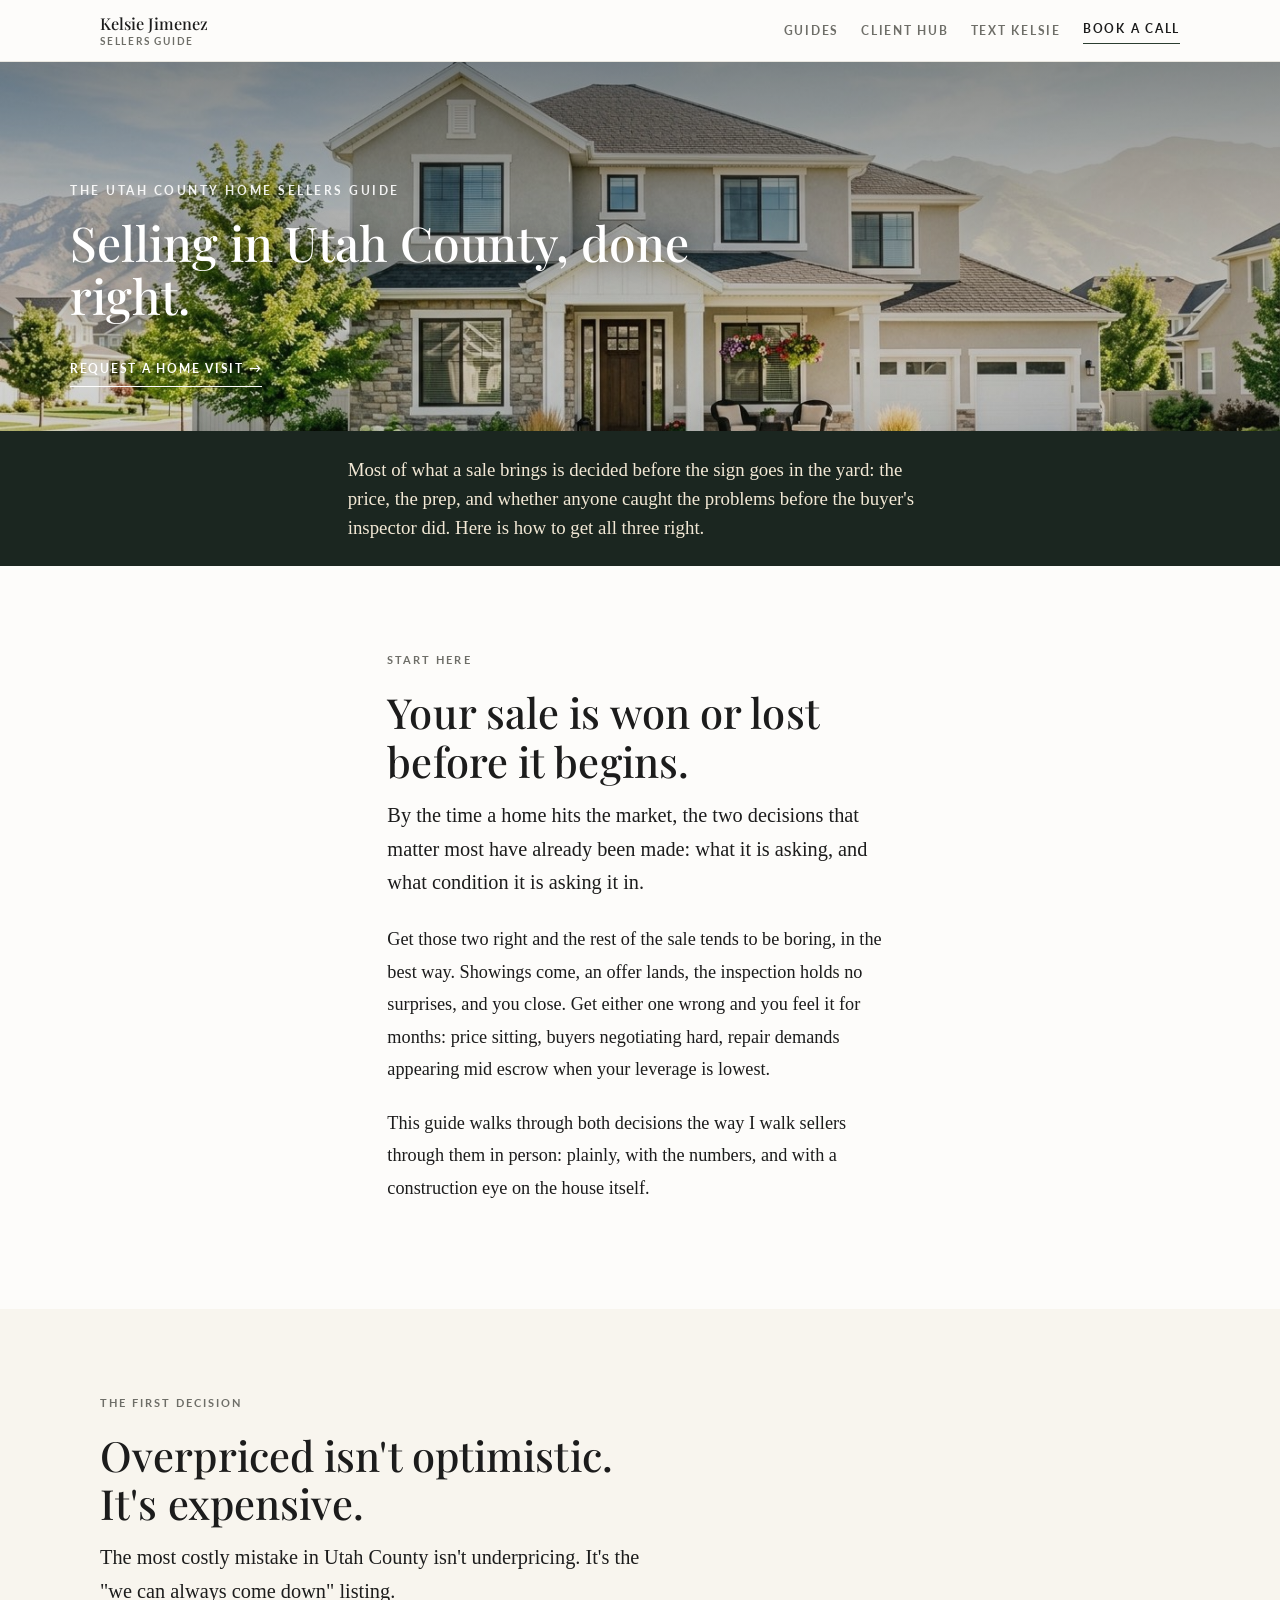
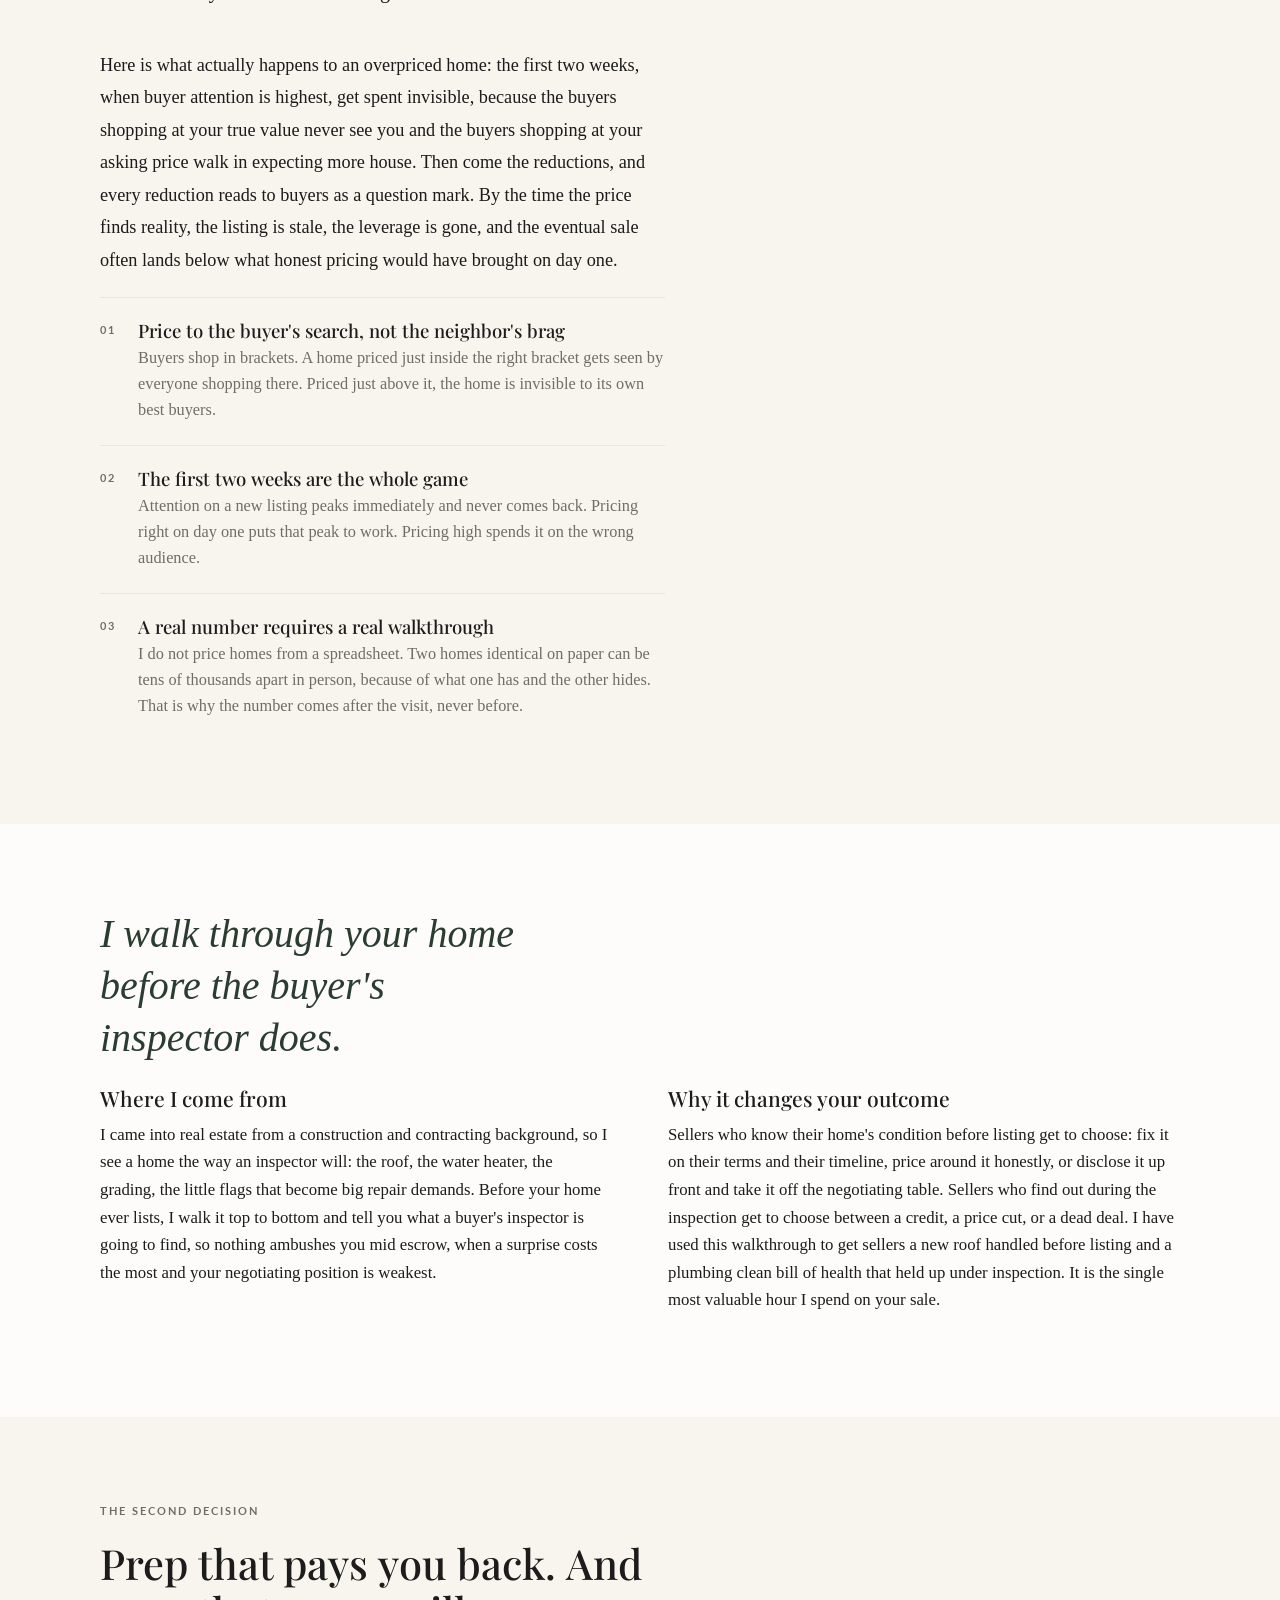
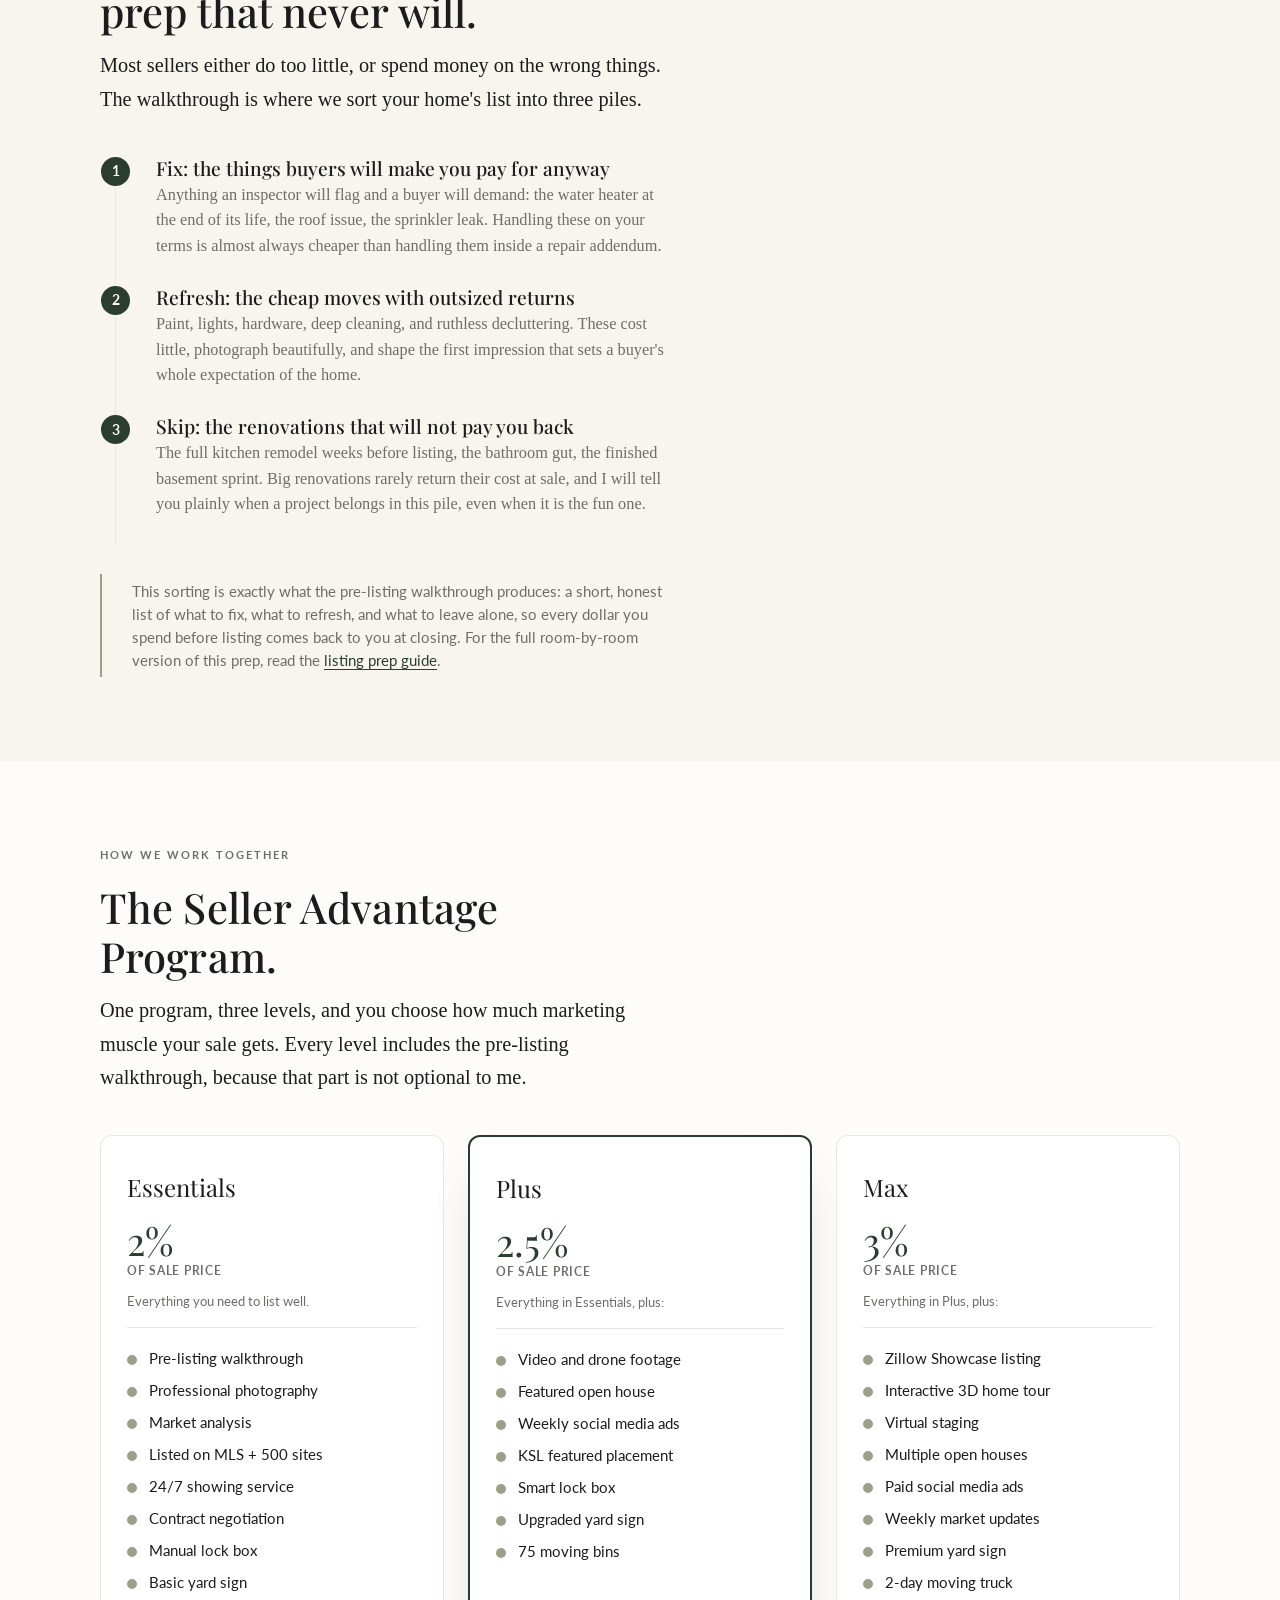
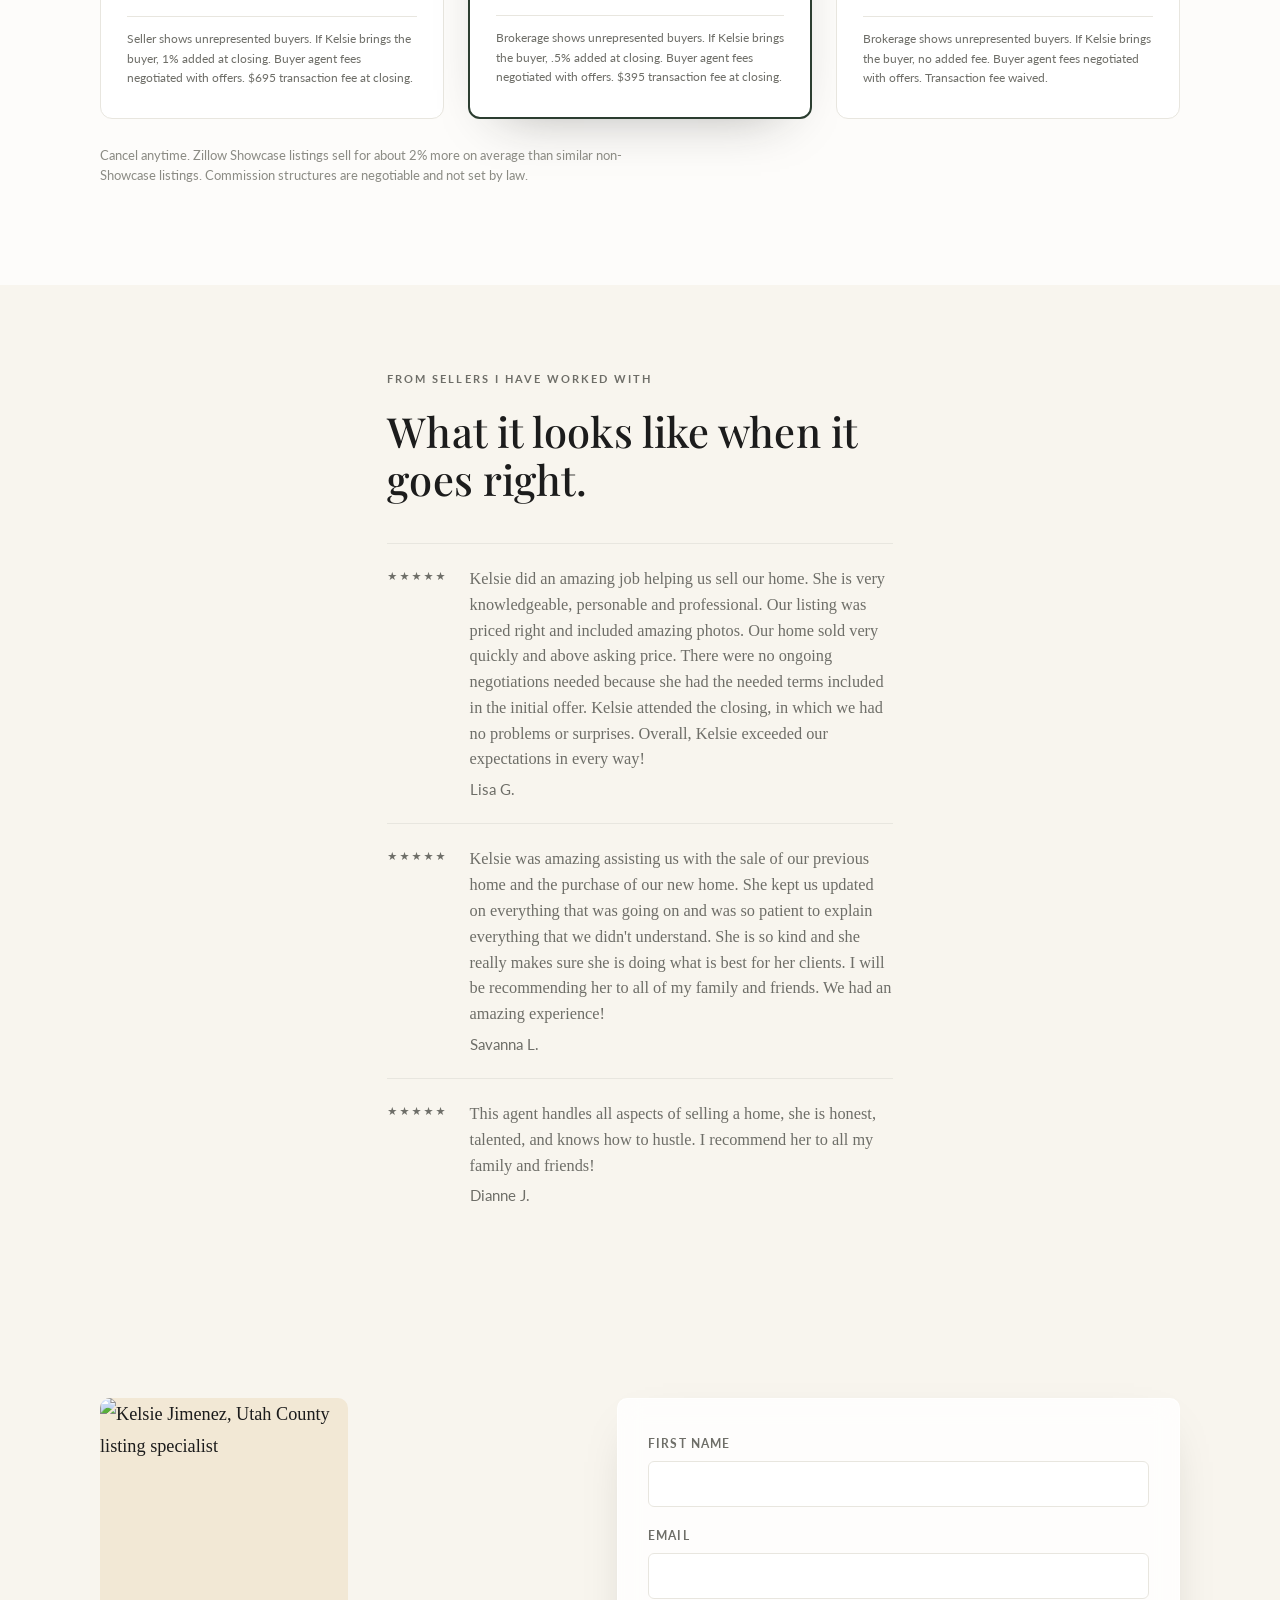
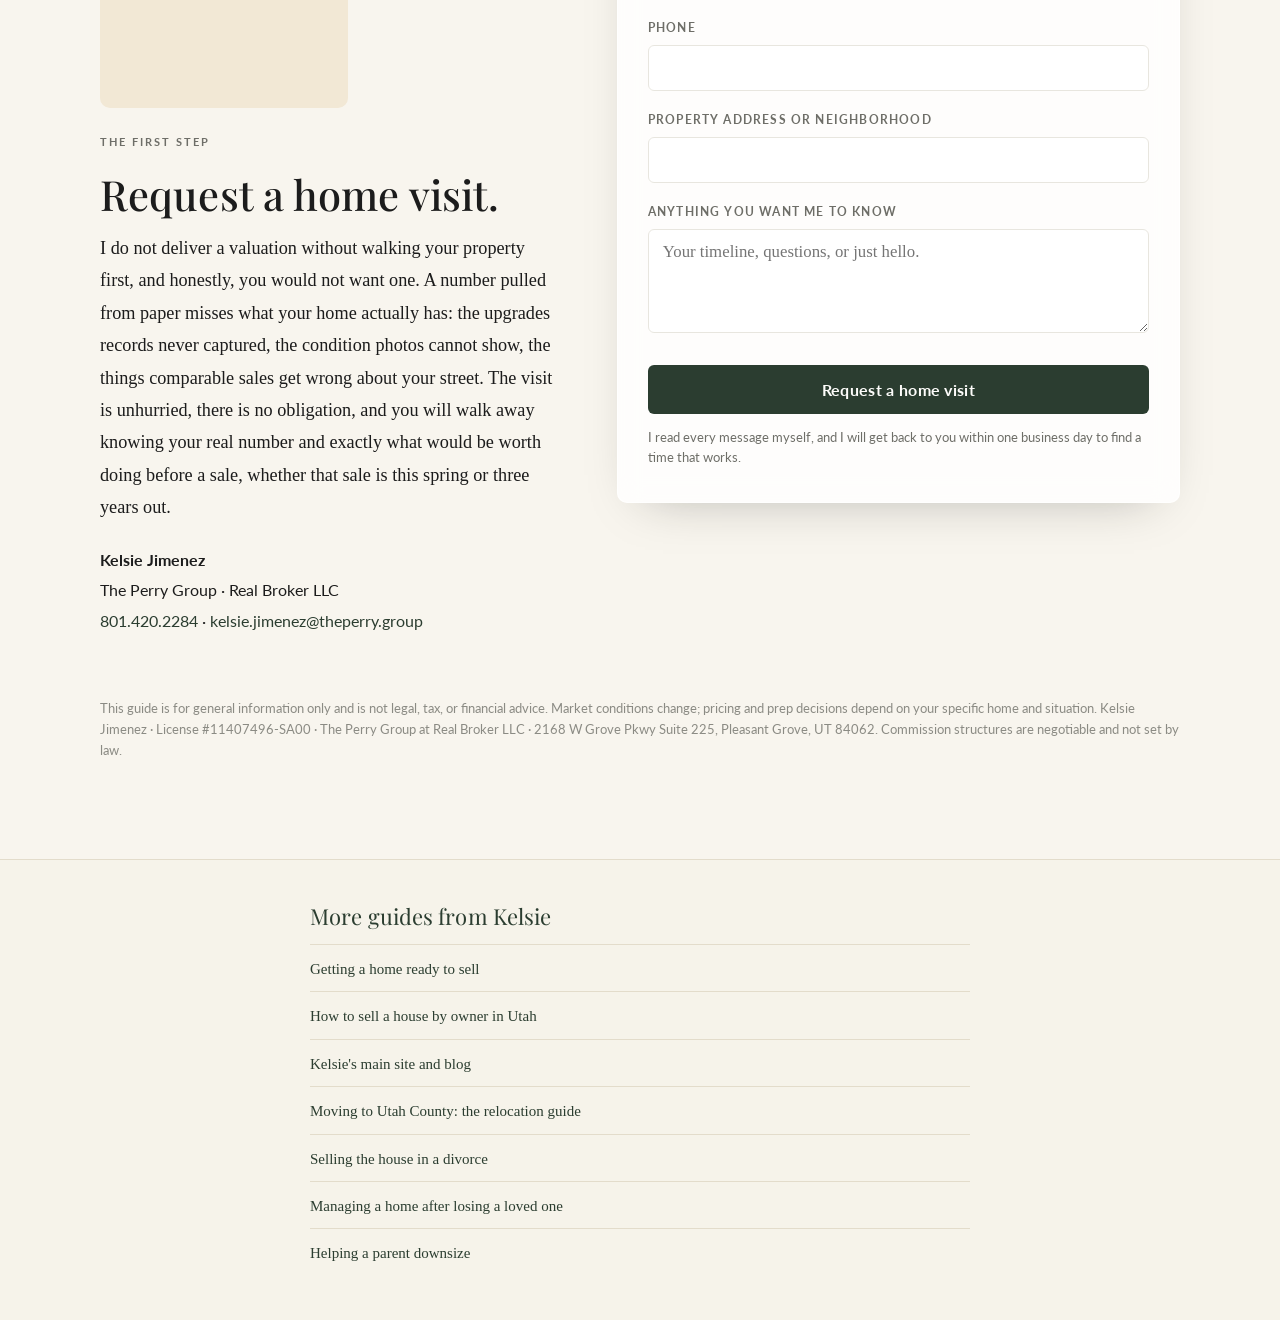
==== commit a23fc87c: "Add shared kj-guide.css: topbar, left-aligned hero, no pill buttons" ====
--- a/index.html
+++ b/index.html
@@ -2,11 +2,20 @@
 <!-- deploy sync 2026-07-03 -->
 <html lang="en">
 <head>
+<!-- Google tag (gtag.js) -->
+<script async src="https://www.googletagmanager.com/gtag/js?id=G-YQR8LKWMLH"></script>
+<script>
+  window.dataLayer = window.dataLayer || [];
+  function gtag(){dataLayer.push(arguments);}
+  gtag('js', new Date());
+  gtag('config', 'G-YQR8LKWMLH');
+</script>
+
 <meta charset="UTF-8" />
 <meta name="viewport" content="width=device-width, initial-scale=1.0" />
-<title>The Utah County Home Sellers Guide | Pricing, Prep &amp; the Pre-Listing Walkthrough | Kelsie Jimenez</title>
+<title>The Utah County Home Sellers Guide | Kelsie Jimenez</title>
 <link rel="canonical" href="https://sellers.kelsiejimenez.com/" />
-<meta name="description" content="How to sell a home in Utah County without leaving money on the table: honest pricing, prep that pays you back, and the pre-listing walkthrough that catches problems before a buyer's inspector does. From listing specialist Kelsie Jimenez." />
+<meta name="description" content="How to sell a Utah County home without leaving money on the table: honest pricing, prep that pays back, and a walkthrough that catches problems early.">
 <meta property="og:title" content="The Utah County Home Sellers Guide | Kelsie Jimenez" />
 <meta property="og:description" content="Pricing, prep, and the pre-listing walkthrough that catches problems before the buyer's inspector does. Selling in Utah County, done right." />
 <meta property="og:type" content="website" />
@@ -162,10 +171,16 @@
     font-family: 'Times New Roman', Georgia, serif;
     font-style: italic;
   }
-  </style></head>
+  </style><link rel="stylesheet" href="kj-guide.css">
+</head>
 <body>
 <a class="skip" href="#start">Skip to guide</a>
 
+
+<header class="kj-topbar"><div class="kj-wrap">
+<a class="kj-brand" href="https://sellers.kelsiejimenez.com/">Kelsie Jimenez<span>Sellers Guide</span></a>
+<nav><a href="https://guide.kelsiejimenez.com/resources.html">Guides</a><a href="https://clients.kelsiejimenez.com/">Client Hub</a><a href="sms:8014202284">Text Kelsie</a><a class="kj-book" href="https://calendly.com/kelsie-utah/1on1" target="_blank" rel="noopener">Book<span class="kj-book-rest"> a Call</span></a></nav>
+</div></header>
 <header class="hero">
   <img class="hero-img" src="hero.jpg" alt="A well-kept Utah County home in warm morning light" />
   <div class="hero-scrim"></div>
--- a/kj-guide.css
+++ b/kj-guide.css
@@ -0,0 +1,69 @@
+/* ==========================================================================
+   KJ GUIDE SYSTEM — shared chrome for the single-topic guides
+   (downsizing, sellers, probate, divorce)
+
+   Matches clients.kelsiejimenez.com: warm white ground, Playfair headings,
+   Times New Roman body, Lato for labels, sage as accent only.
+   These pages already carry the right typography inline; this sheet adds the
+   shared topbar, left-aligns the hero, and removes leftover pill buttons.
+
+   Loaded LAST in <head> so it wins over each page's legacy inline styles.
+   ========================================================================== */
+
+:root{
+  --kj-bg:#FDFCFA;--kj-bg-warm:#F8F5EE;
+  --kj-ink:#1C1C1C;--kj-ink-soft:#6E6E68;
+  --kj-forest:#2B3D30;--kj-forest-2:#344A39;
+  --kj-sage:#99A189;--kj-line:#E8E6DF;
+  --kj-display:"Playfair Display",Georgia,serif;
+  --kj-util:"Lato",system-ui,sans-serif;
+}
+
+/* ---------- shared topbar ------------------------------------------------ */
+.kj-topbar{border-bottom:1px solid var(--kj-line);background:var(--kj-bg);
+  position:sticky;top:0;z-index:90;}
+.kj-topbar .kj-wrap{max-width:1140px;margin:0 auto;padding:14px 30px;
+  display:flex;align-items:center;justify-content:space-between;gap:18px;}
+.kj-topbar .kj-brand{font-family:var(--kj-display);font-size:1.02rem;font-weight:500;
+  color:var(--kj-ink);text-decoration:none;line-height:1.2;}
+.kj-topbar .kj-brand span{display:block;font-family:var(--kj-util);font-size:.62rem;
+  letter-spacing:.18em;text-transform:uppercase;color:var(--kj-ink-soft);
+  margin-top:2px;font-weight:700;}
+.kj-topbar nav{display:flex;align-items:center;}
+.kj-topbar nav a{margin-left:22px;font-family:var(--kj-util);font-size:.78rem;
+  letter-spacing:.14em;text-transform:uppercase;font-weight:700;
+  color:var(--kj-ink-soft);text-decoration:none;white-space:nowrap;}
+.kj-topbar nav a:hover,.kj-topbar nav a.on{color:var(--kj-forest);}
+.kj-topbar nav a.kj-book{color:var(--kj-ink);border-bottom:1.5px solid var(--kj-forest);
+  padding-bottom:3px;}
+.kj-topbar nav a.kj-book:hover{color:var(--kj-forest);}
+@media (max-width:760px){
+  .kj-topbar .kj-wrap{padding:12px 20px;}
+  .kj-topbar nav a{margin-left:14px;font-size:.66rem;letter-spacing:.08em;}
+}
+@media (max-width:520px){
+  .kj-topbar nav a{margin-left:10px;font-size:.6rem;letter-spacing:.04em;}
+  .kj-book-rest{display:none;}
+}
+
+/* ---------- hero: bottom-left over the scrim, never centered ------------- */
+.hero{min-height:56vh !important;}
+.hero-center{justify-content:flex-end !important;align-items:flex-start !important;
+  text-align:left !important;padding:60px 30px 44px !important;}
+.hero-center-inner{max-width:1140px !important;width:100% !important;margin:0 auto !important;}
+.hero-title{font-size:clamp(1.9rem,4.4vw,3rem) !important;line-height:1.1 !important;
+  max-width:22ch !important;text-shadow:0 2px 24px rgba(0,0,0,.5) !important;}
+.hero-eyebrow{margin-bottom:14px !important;font-size:11.5px !important;}
+.hero-sub{text-align:left !important;max-width:62ch !important;margin:0 auto !important;}
+.hero-bar .kj-wrap,.hero-bar{padding-left:30px !important;padding-right:30px !important;}
+
+/* ---------- no pills: navigation links get a hairline underline ---------- */
+.hero-cta,.btn-pill,a.pill{
+  border-radius:0 !important;background:none !important;
+  border:none !important;border-bottom:1.5px solid currentColor !important;
+  padding:8px 0 6px !important;
+  font-family:var(--kj-util) !important;font-size:.78rem !important;
+  letter-spacing:.14em !important;text-transform:uppercase !important;font-weight:700 !important;
+}
+.hero .hero-cta{color:#fff !important;}
+.hero-cta:hover{opacity:.75;}
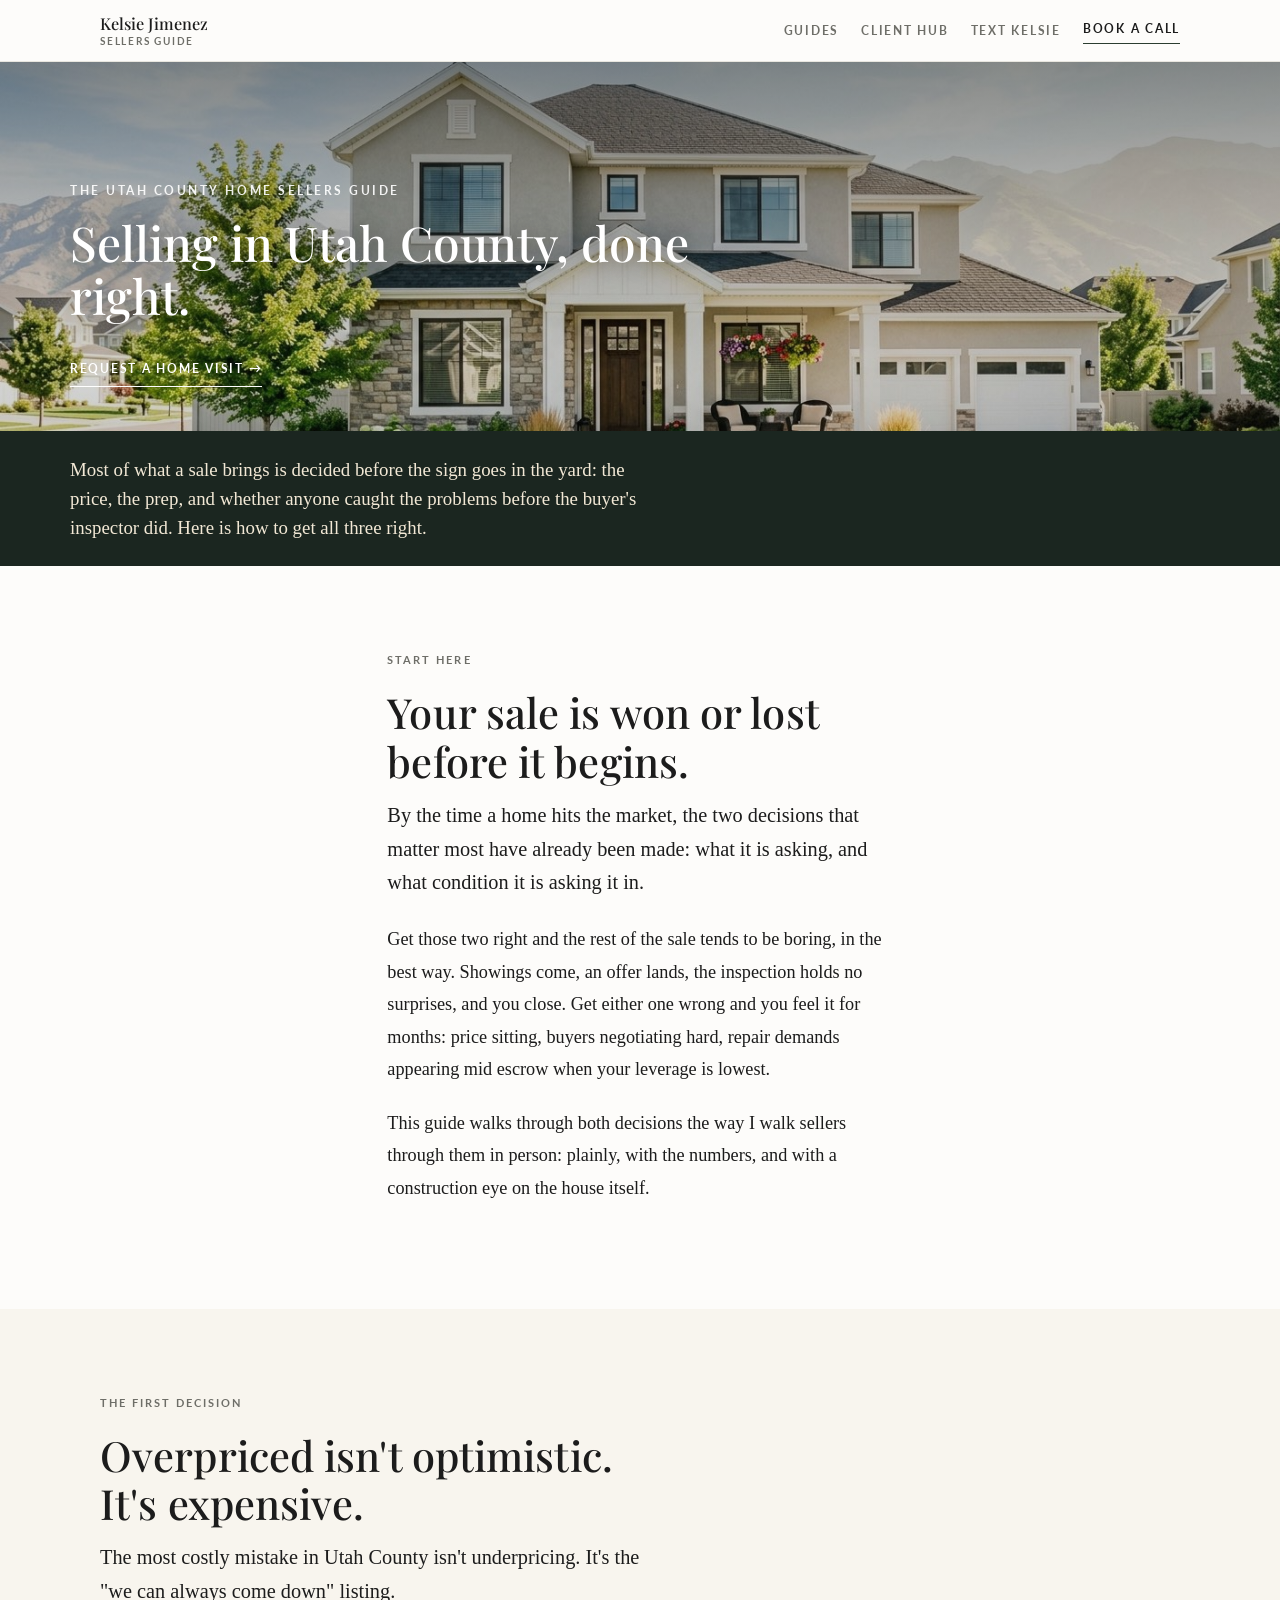
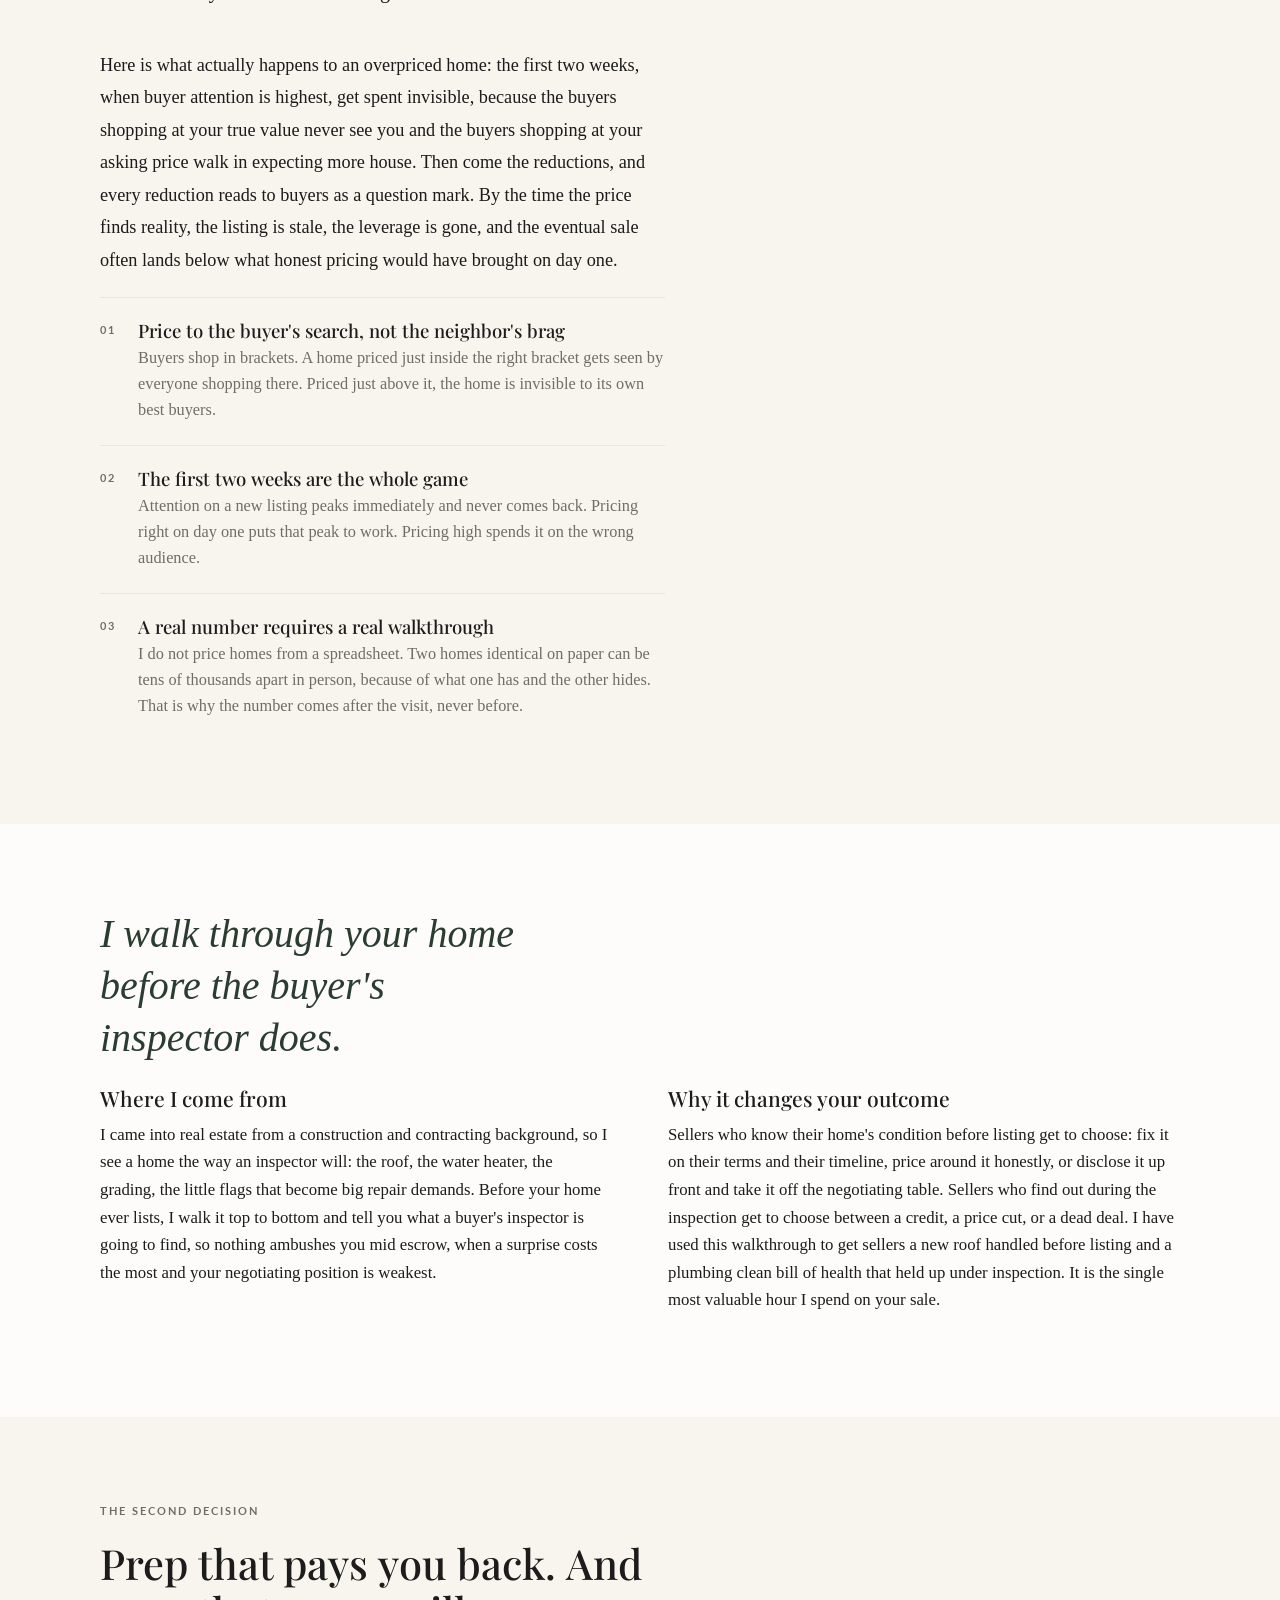
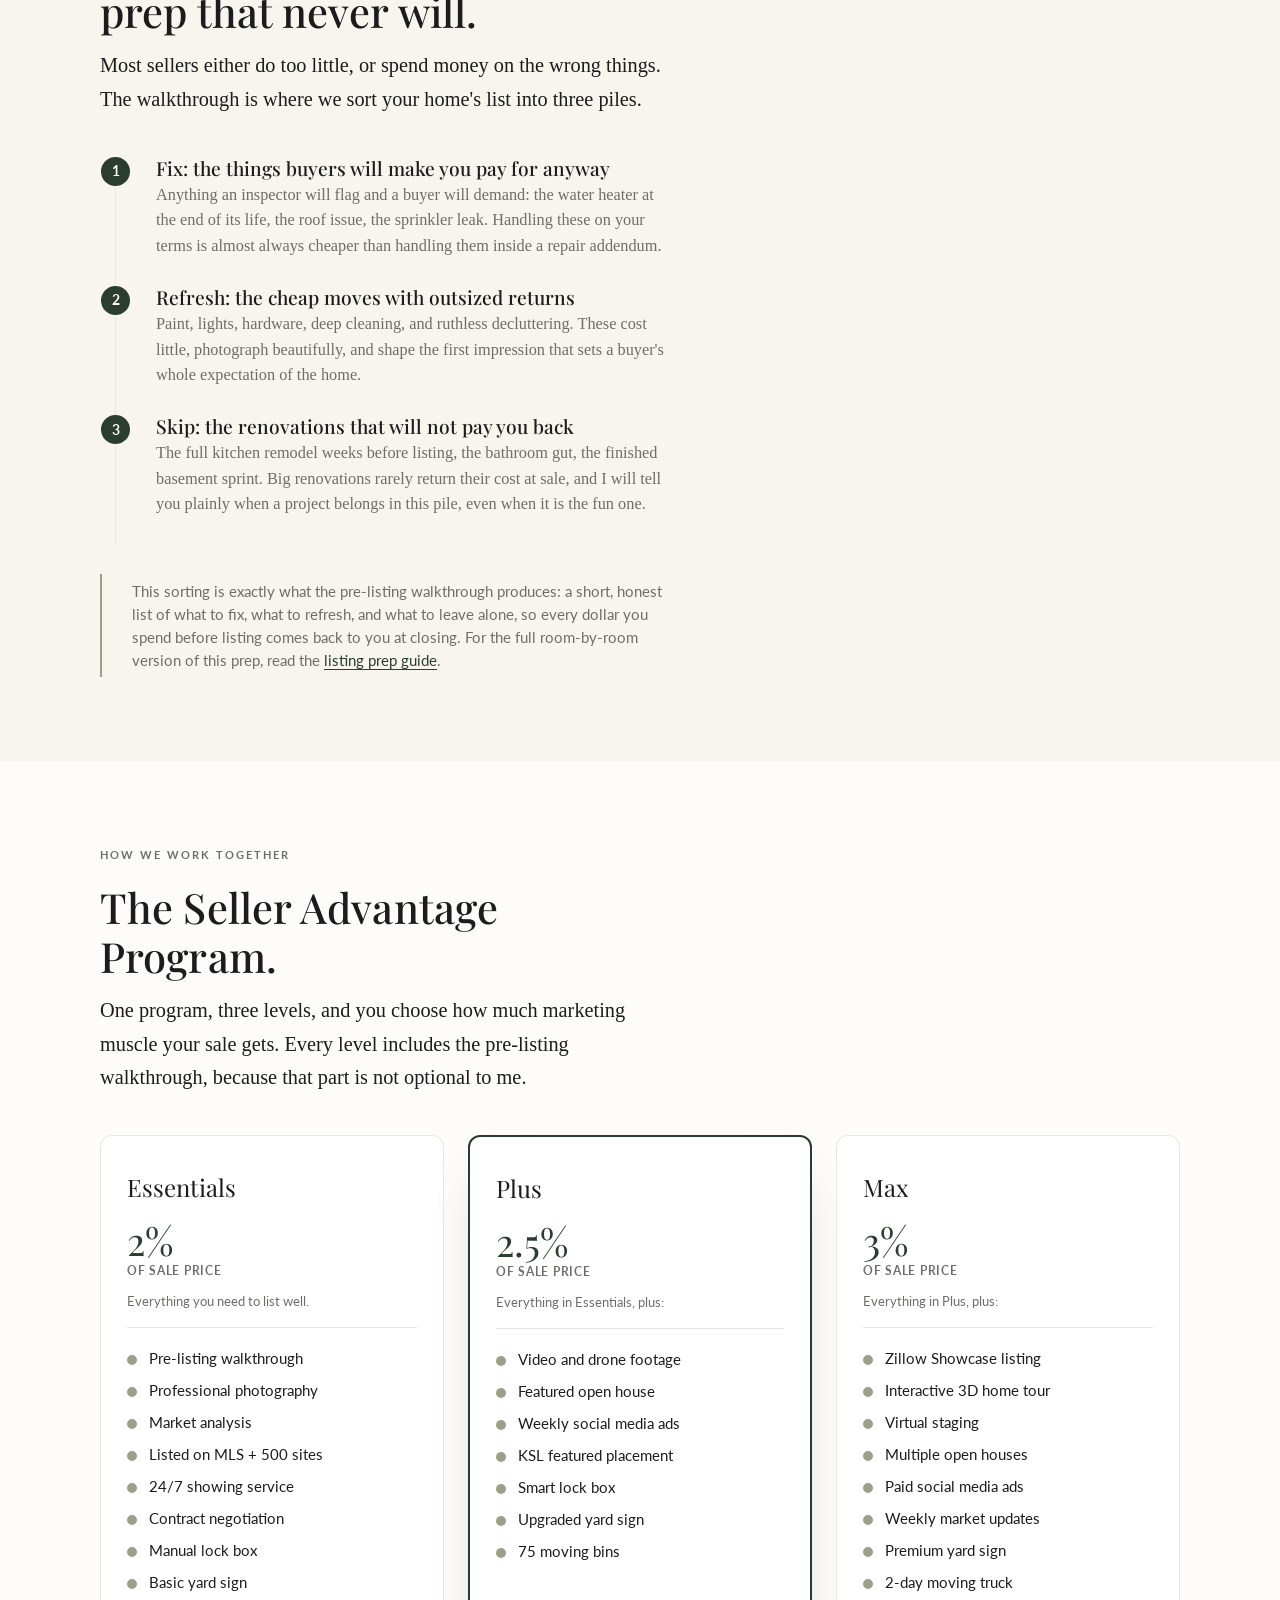
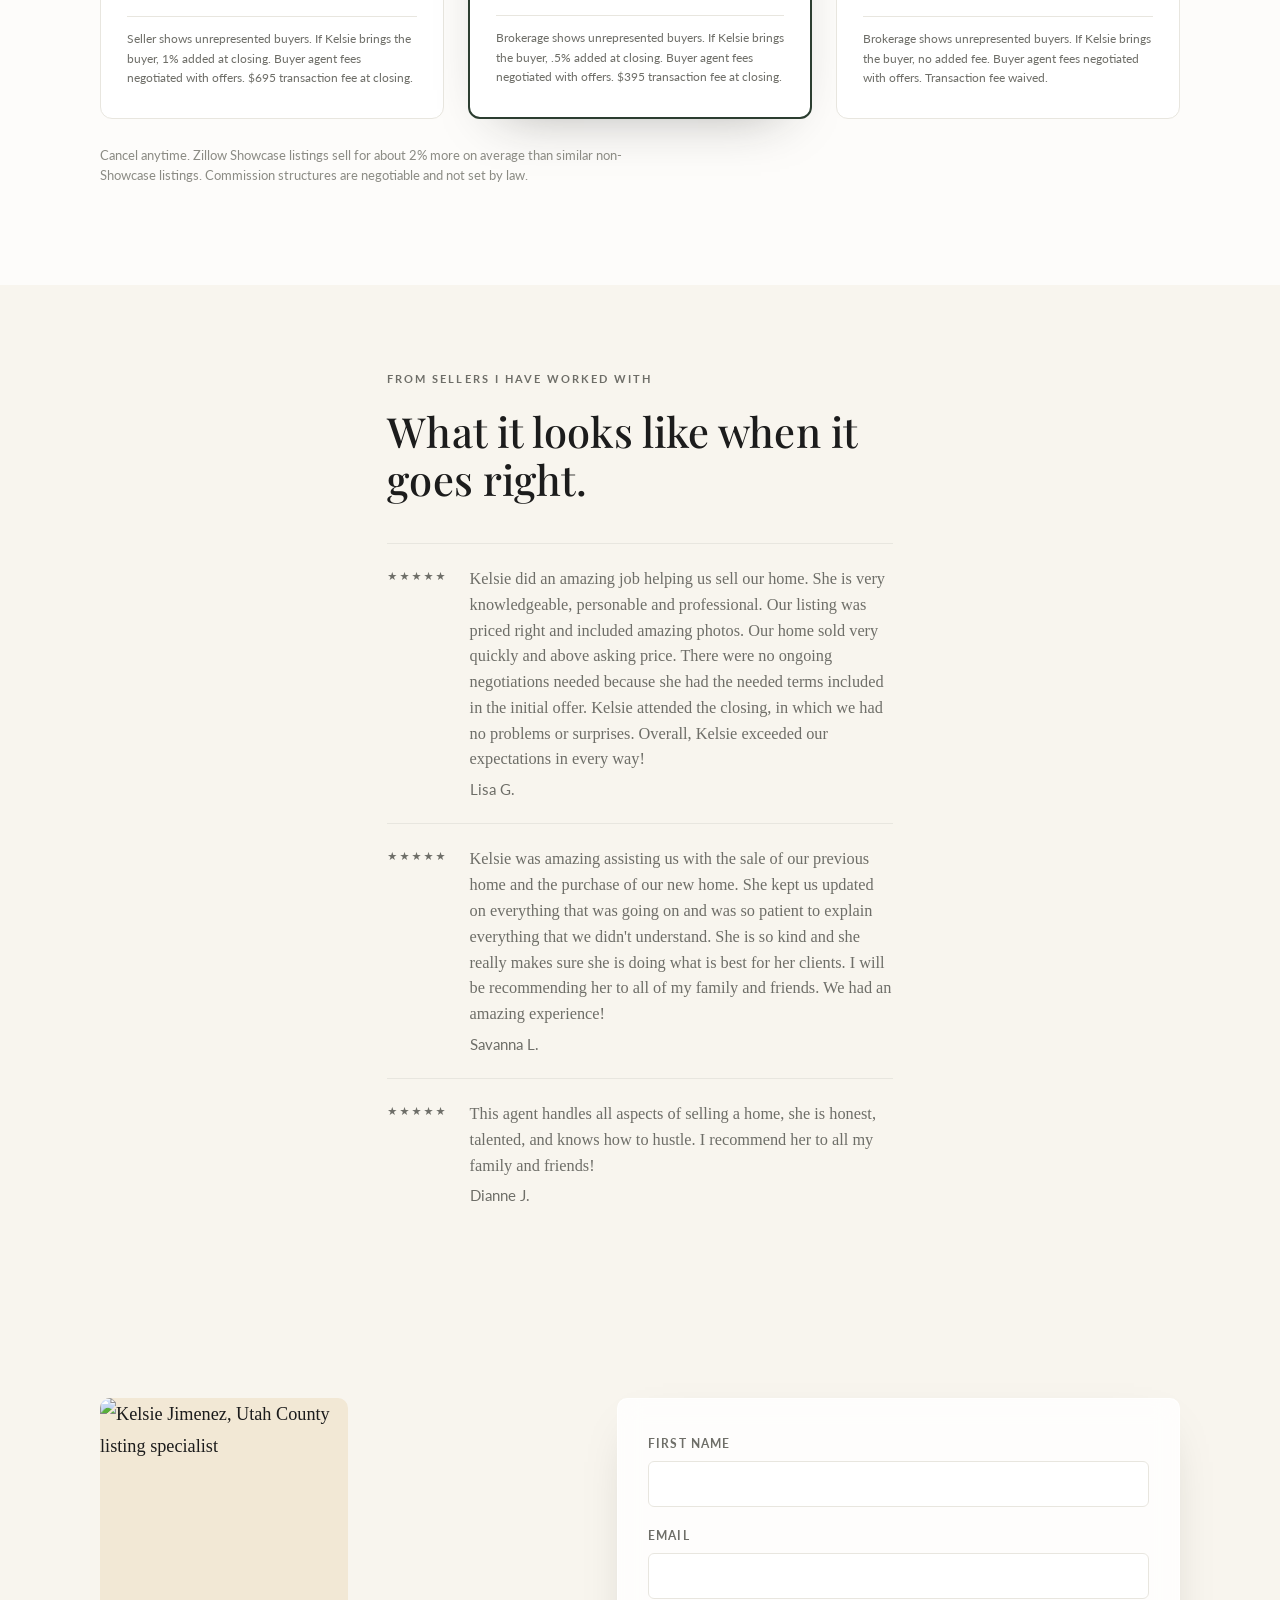
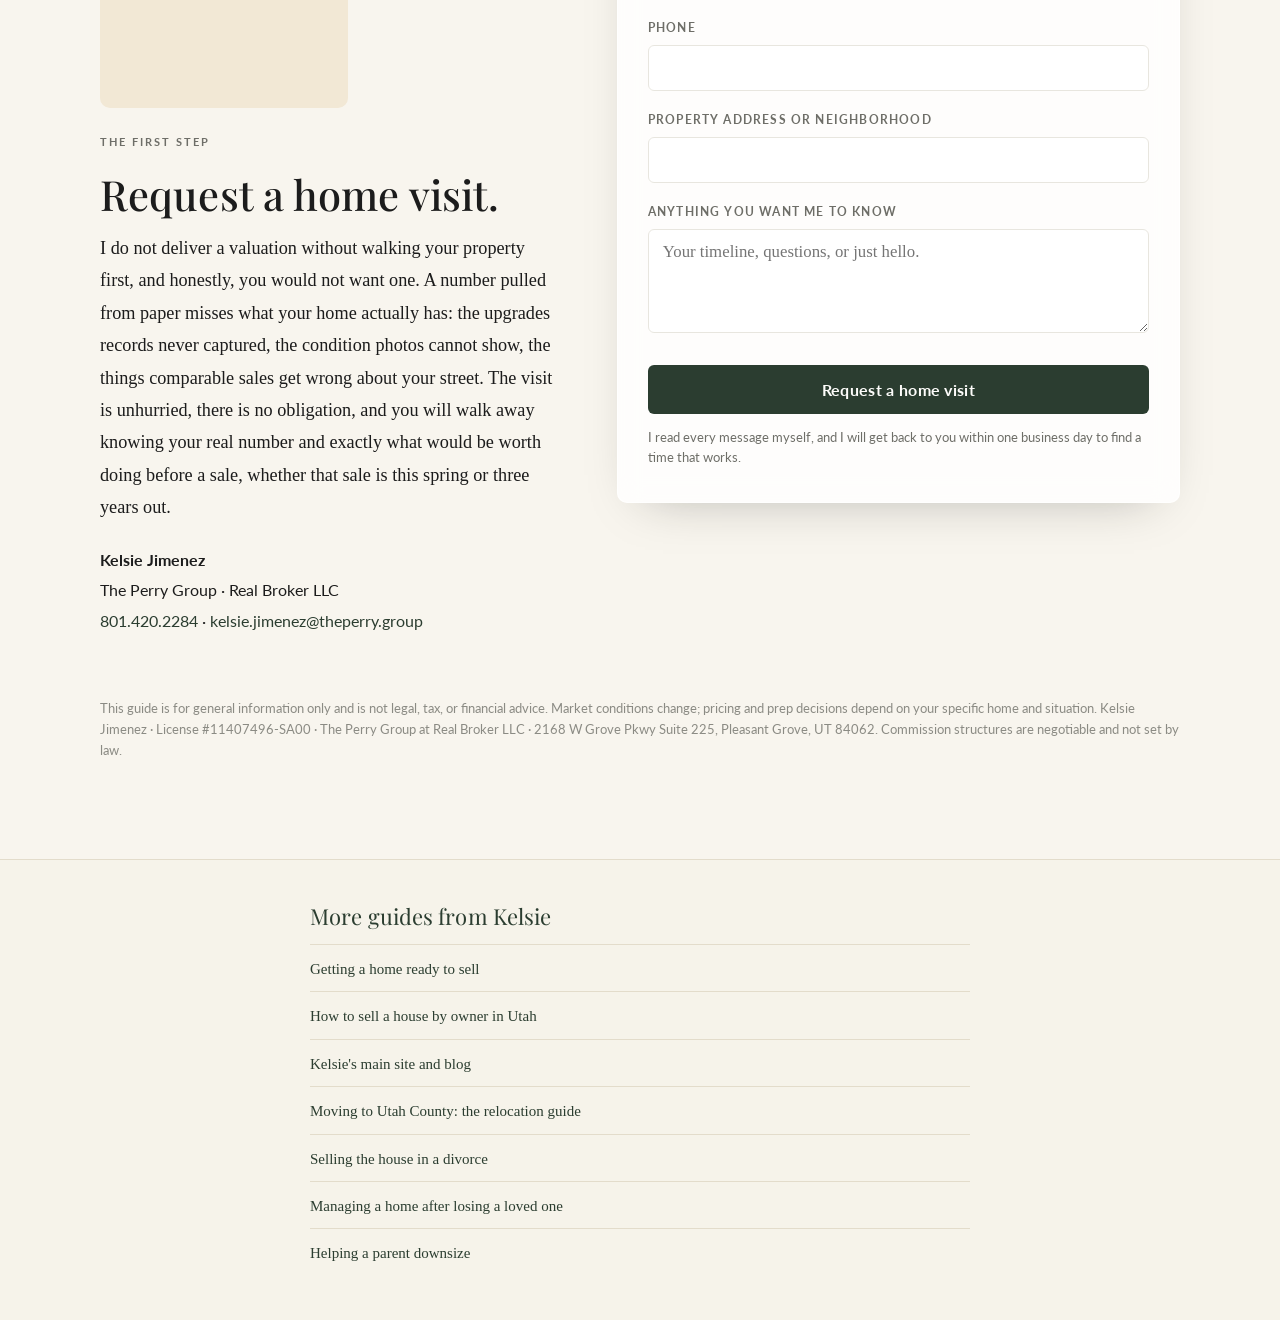
==== commit 2de886c3: "Track Text Me taps, call taps and form submits in Google Analytics Co-Authored-By: Claude Opus 5.5 <" ====
--- a/index.html
+++ b/index.html
@@ -9,6 +9,10 @@
   function gtag(){dataLayer.push(arguments);}
   gtag('js', new Date());
   gtag('config', 'G-YQR8LKWMLH');
+</script>
+<script id="kj-lead-events">
+document.addEventListener('click',function(e){var a=e.target.closest&&e.target.closest('a[href^="sms:"],a[href^="tel:"]');if(a&&window.gtag){gtag('event',a.getAttribute('href').indexOf('sms:')===0?'text_me_click':'call_click',{link_url:a.getAttribute('href'),page_title:document.title,transport_type:'beacon'});}},true);
+document.addEventListener('submit',function(e){if(window.gtag){gtag('event','generate_lead',{form_id:(e.target&&e.target.id)||'',page_title:document.title,transport_type:'beacon'});}},true);
 </script>
 
 <meta charset="UTF-8" />
--- a/kj-guide.css
+++ b/kj-guide.css
@@ -54,7 +54,8 @@
 .hero-title{font-size:clamp(1.9rem,4.4vw,3rem) !important;line-height:1.1 !important;
   max-width:22ch !important;text-shadow:0 2px 24px rgba(0,0,0,.5) !important;}
 .hero-eyebrow{margin-bottom:14px !important;font-size:11.5px !important;}
-.hero-sub{text-align:left !important;max-width:62ch !important;margin:0 auto !important;}
+.hero-sub{text-align:left !important;max-width:62ch !important;
+  margin:0 !important;margin-left:max(0px,calc((100% - 1140px)/2)) !important;}
 .hero-bar .kj-wrap,.hero-bar{padding-left:30px !important;padding-right:30px !important;}
 
 /* ---------- no pills: navigation links get a hairline underline ---------- */
